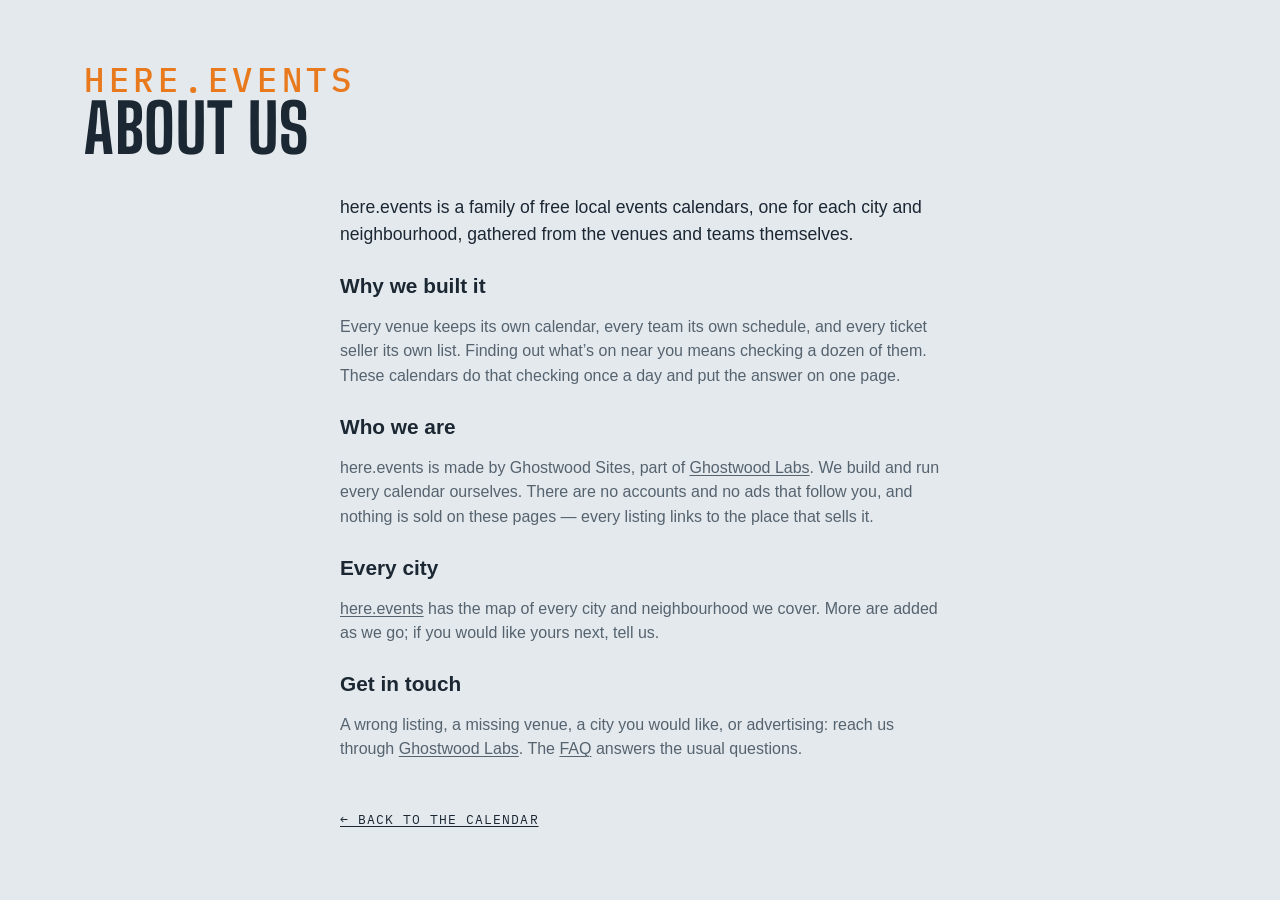
==== site/about.html @ 828f237c "Sources and About Us as their own pages, FAQ the same on every site, More Cities centred Co-Authored" ====
<!DOCTYPE html>
<html lang="en">
<head>
<meta charset="utf-8">
<meta name="viewport" content="width=device-width, initial-scale=1, viewport-fit=cover">
<meta name="theme-color" media="(prefers-color-scheme: light)" content="#edf1f4">
<meta name="theme-color" media="(prefers-color-scheme: dark)" content="#141a20">
<script>
  try {
    var t = localStorage.getItem('lqa-theme');
    var PHONE = '(max-width: 640px), (pointer: coarse) and (max-height: 500px)';
    if ((t === 'light' || t === 'dark') && !matchMedia(PHONE).matches) document.documentElement.dataset.theme = t;
  } catch (e) { /* no storage — system it is */ }
</script>
<title>About Us — here.events</title>
<meta name="description" content="About here.events: free local events calendars for each city and neighbourhood, gathered from the venues and teams themselves.">
<link rel="icon" href="favicon.svg" type="image/svg+xml">
<link rel="preconnect" href="https://fonts.googleapis.com">
<link rel="preconnect" href="https://fonts.gstatic.com" crossorigin>
<link href="https://fonts.googleapis.com/css2?family=Big+Shoulders:opsz,wght@10..72,500;10..72,700&family=IBM+Plex+Mono:wght@400;500&display=swap" rel="stylesheet">
<link rel="stylesheet" href="styles.css?v=__V__">
<script src="city.js?v=__V__"></script>
</head>
<body>

<!-- the Ghostwood Labs mark, drawn once; the masthead and the footer <use> it -->
<svg width="0" height="0" style="position:absolute" aria-hidden="true">
  <symbol id="gw-mark" viewBox="0 0 576 576">
    <g fill="none" stroke="currentColor" stroke-width="24" stroke-linecap="round" stroke-linejoin="round">
      <path d="M300.19 51.03A26 26 0 0 1 275.81 51.03L235.63 29.71A26 26 0 0 0 210.57 30.08L103.63 91.02A26 26 0 0 0 90.5 113.61L90.5 161.4A26 26 0 0 1 77.38 183.98L39.62 205.52A26 26 0 0 0 26.5 228.1L26.5 347.9A26 26 0 0 0 39.62 370.48L77.38 392.02A26 26 0 0 1 90.5 414.6L90.5 462.39A26 26 0 0 0 103.63 484.98L210.57 545.92A26 26 0 0 0 235.63 546.29L275.81 524.97A26 26 0 0 1 300.19 524.97L340.37 546.29A26 26 0 0 0 365.43 545.92L472.37 484.98A26 26 0 0 0 485.5 462.39L485.5 414.6A26 26 0 0 1 498.62 392.02L536.38 370.48A26 26 0 0 0 549.5 347.9L549.5 228.1A26 26 0 0 0 536.38 205.52L498.62 183.98A26 26 0 0 1 485.5 161.4L485.5 113.61A26 26 0 0 0 472.37 91.02L365.43 30.08A26 26 0 0 0 340.37 29.71L300.19 51.03Z"/>
      <path d="M288 57.5L288 177.5"/>
      <path d="M288 518.5L288 403.5"/>
      <path d="M90.5 176.5L144.63 204.58A26 26 0 0 0 169.19 204.26L209.58 181.92A26 26 0 0 0 223 159.17L223 101.5L158.5 137.5"/>
      <path d="M485.5 176.5L431.37 204.58A26 26 0 0 1 406.81 204.26L366.42 181.92A26 26 0 0 1 353 159.17L353 101.5L417.5 137.5"/>
      <path d="M157 211L157 287.5"/>
      <path d="M419 211L419 287.5"/>
      <path d="M90.5 399.5L144.63 371.42A26 26 0 0 1 169.19 371.74L209.58 394.08A26 26 0 0 1 223 416.83L223 474.5L158.5 438.5"/>
      <path d="M485.5 399.5L431.37 371.42A26 26 0 0 0 406.81 371.74L366.42 394.08A26 26 0 0 0 353 416.83L353 474.5L417.5 438.5"/>
      <path d="M26.5 288L92 325.5L92 250.5"/>
      <path d="M549.5 288L484 325.5L484 250.5"/>
    </g>
  </symbol>
</svg>

<!-- About us (Steve, 2026-10-29: "Create an about us section just to the left of FAQ, make it work
     the same"): one shared page for every city, word for word, like the FAQ. Styled by .ad-page. -->
<header class="masthead">
  <div class="masthead-text">
    <p class="eyebrow">here.events</p>
    <h1>About Us</h1>
  </div>
</header>
<main class="ad-page about-page">
  <p class="ad-lead">here.events is a family of free local events calendars, one for each city and neighbourhood, gathered from the venues and teams themselves.</p>

  <h2>Why we built it</h2>
  <p>Every venue keeps its own calendar, every team its own schedule, and every ticket seller its own list. Finding out what’s on near you means checking a dozen of them. These calendars do that checking once a day and put the answer on one page.</p>

  <h2>Who we are</h2>
  <p>here.events is made by Ghostwood Sites, part of <a href="https://ghostwoodlabs.com/" rel="noopener">Ghostwood Labs</a>. We build and run every calendar ourselves. There are no accounts and no ads that follow you, and nothing is sold on these pages — every listing links to the place that sells it.</p>

  <h2>Every city</h2>
  <p><a href="https://here.events/">here.events</a> has the map of every city and neighbourhood we cover. More are added as we go; if you would like yours next, tell us.</p>

  <h2>Get in touch</h2>
  <p>A wrong listing, a missing venue, a city you would like, or advertising: reach us through <a href="https://ghostwoodlabs.com/" rel="noopener">Ghostwood Labs</a>. The <a href="faq.html">FAQ</a> answers the usual questions.</p>

  <a class="ad-back" href="./">← Back to the calendar</a>
</main>
</body>
</html>
---- site/styles.css ----
/* Lower Queen Anne Events — overcast-sky palette, marquee display type. */

:root {
  --sky: #e4e9ed;        /* overcast paper (a step down from #edf1f4, Steve 2026-10-12: "a little less glaring") */
  --mist: #f7f9fb;       /* card surface (was pure white) */
  --ink: #1b2733;        /* Puget ink */
  --ink-soft: #55636f;
  --ink-bright: #1b2733; /* the logo: pure white in the dark palette, ink here */
  --line: #c3ccd4;
  --gold: #e8791d;       /* Space Needle "Galaxy Gold" */
  --gold-soft: #fbe9d8;
  /* Color coding is muted (a step back from the pure primaries) and each
     group keeps to its own family so a dot or stripe reads as what it is:
     venues are cool (blue → violet → teal), event types are warm (yellow →
     orange → red → pink). */
  /* venue hues (chips, grid ticks, agenda tags): a sweep from teal through
     blue and violet to magenta, neighbors alternating light and dark */
  /* all three families sit a step back from the pure primaries: the same
     hues, less glare, so the stripes and ticks read after the titles */
  --v-randall: #9e2e2e; --v-kohl: #2e9e4f; --v-coliseum: #6f2e9e; --v-fieldhouse: #9e902e; --v-breese: #2e8b9e; --v-alliant: #9e2e6b; /* the rooms, one hue each (city.js cssVar), spread round the wheel */
  --v-sylvee: #4a9e2e; --v-overture: #332e9e; --v-orpheum: #9e532e; --v-barrymore: #2e9e74; --v-majestic: #952e9e; --v-highnoon: #879e2e;
  --venue-text: 72%;     /* how much of the venue hue the card's venue label keeps (light mode) */
  --tint: 26%;           /* the venue wash behind a series card (light mode; 13% in the dark palette) */
  --row-a: #f3f6f8; --row-b: #d6dde3; /* the list's rows alternate light and dark grey; only a series keeps its venue's hue (Steve, 2026-10-20) */
  /* event-type hues (calendar ticks, agenda right edge): concerts salmon and
     arts crimson keep clear of the brand orange; movies slate = "quiet" */
  --t-concert: #d9664f;
  --t-sports: #d4b106;
  --t-arts: #b8303f;
  --t-movie: #7a8a99;
  --t-community: #d63f9c;
  --t-expo: #2a9d8f;      /* conventions & expos: turquoise, the one hue the types didn't use */
  --t-bar: #c28a12;       /* bar nights: amber, an ale between the sports yellow and concert salmon */
  --alert: #e02b26;       /* cancelled / postponed notes: plain bright red */
  --barh-base: 3.4rem;   /* the pinned filter bar's height (chips 2.25rem + padding) */
  --titleh: 1.7rem;      /* the bar's title line (1.2rem + .5rem gap), added while scrolled */
  --barh: var(--barh-base); /* what the sticky things below the bar offset by */
  --rule: color-mix(in srgb, var(--line), var(--ink-soft)); /* list dividers: a step brighter than --line */
  /* the scorebug (the live game block, .tf-bug): a light panel in this theme, the broadcast's charcoal in the dark one (Steve, 2026-10-12: the charcoal panel on the light card looked bad) */
  --bug-bg: #f9fafb; --bug-frame: #c9d2da; --bug-ink: #1b2733; --bug-soft: #55636f; --bug-dim: #7c8894; --bug-rowline: #d5dce3; --bug-off: #b3bcc5; --bug-muted: #6b7784; --bug-score-bg: #ffffff; --bug-shadow: rgba(15, 25, 35, .10); --bug-redzone: #c8261f;
  --bug-bw: 1px; --frame: var(--line); --frame-w: 1px; /* the game block's frame and the bug's rules: hairlines in the card's line colour here, the 2px broadcast frame in the dark theme (Steve, 2026-10-12: "soften … the borders in general") */
  --cell-mix: 22%; --cell-ink: var(--ink); --cell-bar: 4px; --cell-shadow: none; /* the bug's team cells: a wash of the club colour with a bar of it at the left and ink type, instead of the solid cell ("soften the colors here") */
  --tick-mix: var(--ink); --tick-pct: 65%; /* the refresh countdown ring: the club's colour mixed toward ink here, toward white on the dark ground (the mix itself is written in the .tf-refresh rule: a token holding var(--team-2) would resolve here on :root, where no club colour exists, and come out empty) */
  --dot: color-mix(in srgb, var(--ink-soft) 40%, transparent); /* the dotted underline under the watch strip's links */
  --display: "Big Shoulders", "Arial Narrow", sans-serif;
  --body: -apple-system, BlinkMacSystemFont, "Segoe UI", "Helvetica Neue", sans-serif;
  --mono: "IBM Plex Mono", ui-monospace, Menlo, monospace;
}
/* Dark palette. Applies when the system prefers dark and the visitor hasn't
   picked Light, or whenever they've picked Dark (the toggle sets
   data-theme on <html>; "system" leaves it unset). The two blocks must
   stay identical — CSS has no way to give one ruleset two unrelated
   conditions. */
@media (prefers-color-scheme: dark) {
  :root:not([data-theme="light"]) {
    color-scheme: dark;
    --sky: #141a20; --mist: #1d252e; --ink: #e8edf1; --ink-soft: #9aa7b2; --ink-bright: #ffffff;
    --line: #333f4a; --gold: #f08a33; --gold-soft: #3a2a1a;
    --v-randall: #ea8686; --v-kohl: #86eaa3; --v-coliseum: #c086ea; --v-fieldhouse: #eadd86; --v-breese: #86d9ea; --v-alliant: #ea86bc; /* the rooms, one hue each (city.js cssVar), spread round the wheel */
    --v-sylvee: #9fea86; --v-overture: #8a86ea; --v-orpheum: #eaa786; --v-barrymore: #86eac4; --v-majestic: #e186ea; --v-highnoon: #d5ea86;
    --venue-text: 100%; --tint: 13%;
    --row-a: #1e252c; --row-b: #2c343c;
    --t-concert: #f0806a; --t-sports: #f2d21b; --t-arts: #d63a4f;
    --t-movie: #8b9db0; --t-community: #e660a8; --t-expo: #4fd1c5; --t-bar: #e3ad3c; --alert: #ff4b3e;
    --bug-bg: #2b2d30; --bug-frame: #c9cdd2; --bug-ink: #f4f4f4; --bug-soft: #d5d8dc; --bug-dim: #b9bec4; --bug-rowline: #5c6167; --bug-off: #6a6d72; --bug-muted: #4a4f56; --bug-score-bg: #fafafa; --bug-shadow: rgba(0, 0, 0, .35); --bug-redzone: #ff7b7b;
  --bug-bw: 2px; --frame: var(--ink-soft); --frame-w: 2px; --cell-mix: 100%; --cell-ink: #fff; --cell-bar: 0px; --cell-shadow: 0 1px 2px rgba(0, 0, 0, .5);
    --bug-bw: 2px; --frame: var(--ink-soft); --frame-w: 2px; --cell-mix: 100%; --cell-ink: #fff; --cell-bar: 0px; --cell-shadow: 0 1px 2px rgba(0, 0, 0, .5);
    --tick-mix: white; --tick-pct: 45%;
    --dot: color-mix(in srgb, var(--ink-soft) 60%, transparent);
  }
}
:root[data-theme="dark"] {
  color-scheme: dark;
  --sky: #141a20; --mist: #1d252e; --ink: #e8edf1; --ink-soft: #9aa7b2; --ink-bright: #ffffff;
  --line: #333f4a; --gold: #f08a33; --gold-soft: #3a2a1a;
  --v-randall: #ea8686; --v-kohl: #86eaa3; --v-coliseum: #c086ea; --v-fieldhouse: #eadd86; --v-breese: #86d9ea; --v-alliant: #ea86bc; /* the rooms, one hue each (city.js cssVar), spread round the wheel */
  --v-sylvee: #9fea86; --v-overture: #8a86ea; --v-orpheum: #eaa786; --v-barrymore: #86eac4; --v-majestic: #e186ea; --v-highnoon: #d5ea86;
  --venue-text: 100%; --tint: 13%;
  --row-a: #1e252c; --row-b: #2c343c;
  --t-concert: #f0806a; --t-sports: #f2d21b; --t-arts: #d63a4f;
  --t-movie: #8b9db0; --t-community: #e660a8; --t-expo: #4fd1c5; --t-bar: #e3ad3c; --alert: #ff4b3e;
  --bug-bg: #2b2d30; --bug-frame: #c9cdd2; --bug-ink: #f4f4f4; --bug-soft: #d5d8dc; --bug-dim: #b9bec4; --bug-rowline: #5c6167; --bug-off: #6a6d72; --bug-muted: #4a4f56; --bug-score-bg: #fafafa; --bug-shadow: rgba(0, 0, 0, .35); --bug-redzone: #ff7b7b;
  --tick-mix: white; --tick-pct: 45%;
  --dot: color-mix(in srgb, var(--ink-soft) 60%, transparent);
}
:root[data-theme="light"] { color-scheme: light; }

* { box-sizing: border-box; }
html { scroll-behavior: smooth; overflow-x: clip; } /* clip: the footer bleeds to the viewport edges */
@media (prefers-reduced-motion: reduce) { html { scroll-behavior: auto; } }
/* the page is 62rem wide, and steps wider on big screens so event names
   get a single line: the calendar column is fixed, so all of the extra
   width goes to the cards (the footer line follows) */
:root { --pagew: 62rem; }
@media (min-width: 1180px) { :root { --pagew: 72rem; } }
@media (min-width: 1360px) { :root { --pagew: 80rem; } }
body {
  /* no bottom padding: the sticky footer is the page's last thing, and any
     padding here would show as a blank band under it once the list is short.
     A column flex at least a viewport tall, so a short page (the Teams view
     with one team) still puts the footer at the bottom edge */
  display: flex; flex-direction: column; min-height: 100vh; min-height: 100dvh;
  margin: 0 auto; padding: 0 1.25rem; max-width: var(--pagew);
  background: var(--sky); color: var(--ink);
  font: 16px/1.55 var(--body);
}
/* flex items refuse to shrink below their content's minimum width, so one
   unwrappable line (a TV listing, the compact bar's title) would push a whole
   section past a phone's edge; let them shrink like blocks */
body > * { min-width: 0; }
a { color: inherit; text-underline-offset: 2px; }
:focus-visible { outline: 2px solid var(--ink-soft); outline-offset: 2px; }

/* ---- masthead ---- */
.masthead {
  display: flex; flex-wrap: wrap; gap: 1.5rem; align-items: flex-end;
  justify-content: space-between; padding: 2.5rem 0 1rem;
}
.eyebrow {
  font-family: var(--mono); font-size: .8rem; letter-spacing: .12em;
  text-transform: uppercase; color: var(--gold); margin: 0 0 .3rem;
}
h1 {
  font-family: var(--display); font-weight: 700; font-size: clamp(2.6rem, 7vw, 4.2rem);
  line-height: .92; text-transform: uppercase; letter-spacing: .01em; margin: 0;
}
.masthead-text { min-width: 0; max-width: 100%; } /* a flex item would grow to its widest line and push past a phone's edge */
/* "More Cities" (See All until 2026-10-13, Other Places until 2026-10-18): the pill before the theme pill, to the same map (Steve, 2026-10-12); in the pinned bar the chip's text folds away and the map glyph stays */
/* Add To My Calendar: the first of the masthead's tools (Steve, 2026-10-26, "should move here" — beside More Cities; in the bar from 2026-09-16 until then), sized like the More Cities pill beside it */
.masthead-tools #subscribeBtn { order: 3; display: inline-flex; align-items: center; gap: .45rem; min-height: calc(1.7rem + 8px); padding: 0 .95em; }
.masthead-tools #subscribeBtn svg { width: 1rem; height: 1rem; flex: none; }
.masthead-tools #subscribeBtn:hover { border-color: var(--ink-soft); }
.bar-title .masthead-tools #subscribeBtn { min-height: 1.7rem; padding: 0 .5em; } /* icon-only in the title line, like the pill (the label rule is .bar-title .masthead-tools .chip span) */
.masthead-tools .see-all { order: 4; display: inline-flex; align-items: center; gap: .45rem; min-height: calc(1.7rem + 8px); padding: 0 .95em; text-decoration: none; }
.masthead-tools .see-all svg { width: 1rem; height: 1rem; fill: none; stroke: currentColor; stroke-width: 1.6; stroke-linejoin: round; stroke-linecap: round; }
.masthead-tools .see-all:hover { border-color: var(--ink-soft); }
.bar-title .masthead-tools .see-all { min-height: 1.7rem; padding: 0 .5em; }
/* the mark and the name as one thing: the mark stretches to the text's
   height (eyebrow + title) and keeps square, in the footer mark's white */
.masthead { --mast-title: clamp(2.6rem, 7vw, 4.2rem); } /* the title's size; the eyebrow and the mark are cut from it */
.masthead h1 { font-size: var(--mast-title); }
/* the picture (Steve, 2026-09-21: line art, the Needle's crown the focus):
   the top of the Space Needle from the Highsmith aerial, traced to single
   smooth lines at build (a gradient-magnitude pass over the photo, see the
   memory note), a 4.5:1 window from the spire tip to the Queen Anne treeline
   with the Needle centred and the Cascades ridge behind
   (design/lqa-masthead-lines-gen.py). The
   drawing is a luminance mask (masthead-lines.png, white = line) over a box
   of ink, so the lines are the palette's own ink in either theme. A band
   behind the masthead, the Needle toward the right, dissolving into the page
   on every side — no hard edge where the art stops (Steve, 2026-09-21) */
.masthead { min-height: 11rem; overflow: hidden; isolation: isolate; } /* a slim band (Steve, 2026-09-20: minimal) */
.masthead-photo { /* the drawing fills the gap between the name and the theme pill (Steve, 2026-10-05: "in all the modes try to make it fill this space"): a flex item between them, as tall as the band (the negative margins reach over the band's padding) */
  order: 1; flex: 1 1 0; align-self: stretch; min-width: 0; z-index: -1;
  margin: -2.5rem 0 -1rem; pointer-events: none;
  background: #fff; opacity: .9; /* white lines on the dark palette, black on the light one (Steve: "white and black with antialiasing") */
  -webkit-mask-image: url(masthead-lines.png), linear-gradient(to right, transparent 0%, #000 10%, #000 92%, transparent 100%), linear-gradient(to bottom, #000 0%, #000 58%, transparent 100%);
  mask-image: url(masthead-lines.png), linear-gradient(to right, transparent 0%, #000 10%, #000 92%, transparent 100%), linear-gradient(to bottom, #000 0%, #000 58%, transparent 100%);
  -webkit-mask-size: auto 100%, 100% 100%, 100% 100%; mask-size: auto 100%, 100% 100%, 100% 100%; /* the drawing at the band's height, however wide the gap: the Needle stays whole, the ridge beside it shows as far as the gap allows */
  -webkit-mask-position: 50% 0%, 0 0, 0 0; mask-position: 50% 0%, 0 0, 0 0; /* the Needle is at the drawing's centre, so its spire is the centre of the gap at every width (Steve, 2026-10-05: "make the center the top of the needle") */
  -webkit-mask-repeat: no-repeat; mask-repeat: no-repeat;
  mask-mode: luminance, alpha, alpha;
  -webkit-mask-composite: source-in; mask-composite: intersect;
}
.masthead-tools { order: 2; }
:root[data-theme="light"] .masthead-photo { background: #000; opacity: .7; }
@media (prefers-color-scheme: light) { :root:not([data-theme="dark"]) .masthead-photo { background: #000; opacity: .7; } }
.masthead-text { position: relative; }
.masthead .eyebrow { font-size: calc(var(--mast-title) * .5); font-weight: 500; letter-spacing: .14em; margin-bottom: .1rem; line-height: 1; } /* "Seattle": half the title's size (Steve, 2026-09-16: twice the quarter it was), a shade bolder */
/* the masthead's tools (Steve, 2026-09-14): Add To My Calendar (back here
   2026-10-26), the More Cities pill and the theme pill at the masthead's
   right end — the bar below keeps its room for the switch, filters, search,
   the clubs and the season calendar chip */
.masthead { position: relative; }
.masthead-tools { display: flex; align-items: center; gap: .6rem; flex: none; margin-left: auto; }
.sub { color: var(--ink-soft); max-width: 34rem; margin: .8rem 0 0; }

.updated { /* the "Updated …" stamp: an eyebrow line under the title, spaced like the one above it */
  margin: .3rem 0 0; min-height: 1em;
}
/* Solid-ink pill with the page background as its text — a dark pill in
   light mode, a light one in dark — softened on hover (the event sheet's
   Tickets button). */
.btn-cal {
  display: inline-flex; align-items: center; gap: .55em; margin: auto 0;
  font: 600 1rem/1 var(--body); color: var(--sky); background: var(--ink);
  border: 0; border-radius: 999px; padding: .85em 1.4em .85em 1.15em; cursor: pointer;
  transition: background .15s, color .15s;
}
.btn-cal svg { width: 1.15em; height: 1.15em; flex: none; }
.btn-cal:hover { background: var(--ink-soft); color: var(--sky); }
/* the subscribe pop: app.js placeSubscribePop fixes it under the masthead's
   Add To My Calendar button (right edges aligned); these are the fallback
   position and the look */
.pop {
  position: absolute; right: 0; top: calc(100% + 1.1rem); z-index: 10;
  width: min(18rem, 100%); background: var(--mist); border: 1px solid var(--line);
  border-radius: 8px; padding: 1rem 1.1rem; box-shadow: 0 8px 28px rgba(15, 25, 35, .18);
  font-size: .92rem;
}
.pop p { margin: 0 0 .6rem; }
.pop > :last-child { margin-bottom: 0; }
/* everything in the pop sits on one centre line: the checkbox row, the
   three named calendar tiles, the QR / Copy Link chips, then the note */
.pop-tiles { display: grid; grid-template-columns: repeat(3, 4.6rem); justify-content: center; gap: .6rem; margin: 0 0 .7rem; }
.pop-tools { display: flex; justify-content: center; gap: .5rem; margin: 0 0 .9rem; }
.pop-tools .chip { display: inline-flex; align-items: center; gap: .4rem; text-decoration: none; padding: .45em .85em; }
.pop-tools .chip svg { width: 1rem; height: 1rem; flex: none; color: var(--gold); }
.pop-tools .chip:hover { border-color: var(--ink-soft); }
/* Copy Link: a check replaces the icon for a moment after copying */
.pop-tools .chip.is-done svg { display: none; }
.pop-tools .chip.is-done::before { content: "✓"; font-weight: 700; line-height: 1; }
.qr-panel { text-align: center; margin-bottom: .6rem; }
#qrImg {
  display: inline-block; width: 170px; height: 170px;
  background: #fff; padding: 6px; border-radius: 8px;
}
#qrImg svg { display: block; width: 100%; height: 100%; }
/* a tile: the service's icon over its name */
.tile {
  display: grid; justify-items: center; gap: .4rem;
  padding: .6rem .3rem .5rem; border: 1px solid var(--line); border-radius: 10px;
  background: var(--sky); text-decoration: none; color: var(--ink-soft);
}
.tile-logo { width: 2.4rem; height: 2.4rem; border-radius: 8px; object-fit: contain; }
.tile span { font-family: var(--mono); font-size: .62rem; text-transform: uppercase; letter-spacing: .08em; line-height: 1; }
.tile:hover { border-color: var(--ink-soft); color: var(--ink); }
/* ---- filter bar: one row of matching chips ---- */
/* Funnel (filters), Reset, Copy link, Add To Calendar, then the theme toggle
   at the right end. position: relative makes the bar the box the subscribe
   pop hangs from. */
.filterbar {
  display: flex; flex-wrap: nowrap; gap: .6rem; align-items: center;
  margin: .75rem 0 0; position: relative;
}
.filterbar > * { flex-shrink: 0; }
.filterbar .chip {
  display: inline-flex; align-items: center; gap: .45rem; min-height: 2.25rem;
  position: relative; /* for the visually-hidden labels in .is-tight */
}
.filterbar .chip svg { width: 1rem; height: 1rem; flex: none; }
.filterbar .chip:not(:disabled):hover { border-color: var(--ink-soft); }
/* the funnel's chevron is the panel's open/closed indicator. Its outline is
   deliberately the same whether or not a filter is active — Reset lighting
   up is the "something's filtered" signal. */
/* The bar can't wrap. When its content wouldn't fit — app.js measures and
   sets .is-tight — the view switch's words go (see .view-toggle); the labeled
   Add To My Calendar chip that used to shed its label here left the bar for
   the masthead 2026-10-26. */
/* the Teams chip is a switch: solid while its view is on show */
/* the view switch: list | month | home teams, a three-stop pill like the theme's (same rules, .view-toggle) */
.view-toggle[data-active="month"] .theme-knob { left: calc(3px + var(--tt)); }
.view-toggle[data-active="teams"] .theme-knob { left: calc(3px + 2 * var(--tt)); }
.view-toggle button[aria-checked="true"] { color: var(--sky); }
/* while the Teams view is up the agenda's own controls step aside — the
   filters, search, the Today floater, Add To Calendar and the phone's calendar chip */
html.teams-open .search-wrap,
html.teams-open .cal-toggle { display: none; } /* Add To Calendar stays: in Teams mode it offers the club's season feed */
html.teams-open #calToday { display: none; }
.cal-side:not(.is-float) .cal { margin-bottom: 1.6rem; } /* room for the TODAY tab below the docked card */
/* the search box: a chip that takes typing, a magnifier at its right end and
   no placeholder; it gives up width first when the row gets tight */
.filterbar .search-wrap { position: relative; display: flex; flex: 1 1 10rem; min-width: 10rem; max-width: none; } /* the whole of the row's slack (Steve, 2026-10-24, "span the full width"; capped at 28rem from 2026-09-15 until then) */ /* takes whatever room the row has left, never less than a word's worth: the chips drop their labels first (is-tight) */
#searchBox {
  width: 100%; font: 500 .85rem/1 var(--body); color: var(--ink); background: var(--mist);
  border: 1px solid var(--line); border-radius: 999px; padding: .5em 2.4em .5em .95em; min-height: 2.25rem;
  -webkit-appearance: none; appearance: none;
}
#searchBox::-webkit-search-cancel-button { margin-right: .2em; }
/* hover and focus both just brighten the edge — no orange ring on a text box */
#searchBox:hover { border-color: var(--ink-soft); }
#searchBox:focus, #searchBox:focus-visible { outline: none; border-color: var(--ink); }
.search-wrap svg {
  position: absolute; right: .85rem; top: 50%; width: 1rem; height: 1rem;
  transform: translateY(-50%); color: var(--ink-soft); pointer-events: none;
}
/* Right end of the bar, left to right: the calendar chip (narrow layouts
   only), then the season calendar chip (DOM order keeps the chips together;
   flex order places them); the search box grows to fill the gap before them.
   Add To My Calendar was the bar's last chip from 2026-09-16 to 2026-10-26. */
#calToggle { order: 2; }
#viewToggle { order: -1; } /* the view switch leads the bar in either mode (Steve, 2026-09-14) */
/* light / dark: a two-stop pill at the bar's right end, the ink knob
   sliding under the stop in effect (the system's side until a click) */
.theme-toggle {
  position: relative; display: inline-flex; order: 5;
  padding: 3px; border: 1px solid var(--line); border-radius: 999px; background: var(--mist);
}
.theme-toggle { --tt: 2rem; cursor: pointer; } /* stop width — wider on phones for the tap target; the rim and the knob are click targets too (a press anywhere steps the pill) */
.theme-toggle button {
  position: relative; z-index: 1; width: var(--tt); height: 1.7rem; cursor: pointer;
  background: none; border: 0; padding: 0; color: var(--ink-soft); border-radius: 999px;
  display: grid; place-items: center;
}
.theme-toggle button svg { width: 1rem; height: 1rem; }
.theme-toggle button[aria-checked="true"] { color: var(--sky); } /* still a click target: any stop flips */
.theme-toggle button:not([aria-checked="true"]):hover { color: var(--ink); }
.theme-knob {
  position: absolute; top: 3px; left: 3px; width: var(--tt); height: calc(100% - 6px);
  border-radius: 999px; background: var(--ink); transition: left .18s; /* ink knob, page-colored icon — like a checked box */
}
.theme-toggle[data-active="dark"] .theme-knob { left: calc(3px + var(--tt)); }
.theme-toggle[data-active="system"] .theme-knob { left: calc(3px + 2 * var(--tt)); }
@media (prefers-reduced-motion: reduce) { .theme-knob { transition: none; } }
/* the view stops carry their words — List · Month · Teams — while the bar has room (Steve, 2026-10-24,
   "span the full width … display text for the icons if there is space"; Kona first, every city the same day):
   is-tight (app.js fitFilterBar / fitTeamStrip) drops them back to icons, and the ink knob is measured under
   the lit stop by app.js placeKnob (--knob-x/--knob-w), whatever its width. After the .theme-toggle rules so
   width: auto wins. */
.view-toggle button { width: auto; min-width: var(--tt); padding: 0 .7rem 0 .55rem; gap: .4rem; display: inline-flex; align-items: center; justify-content: center; }
.view-toggle .vt-label { font: 500 .8rem/1 var(--body); letter-spacing: .01em; white-space: nowrap; }
.filterbar.is-tight .view-toggle button { padding: 0; width: var(--tt); }
.filterbar.is-tight .vt-label { display: none; }
.view-toggle[data-active] .theme-knob { left: var(--knob-x, 3px); width: var(--knob-w, var(--tt)); transition: left .18s, width .18s; }
@media (prefers-reduced-motion: reduce) { .view-toggle[data-active] .theme-knob { transition: none; } }
/* the Filter button rides at the end of the view pill, past a hairline, in every mode (Steve, 2026-10-24,
   "for all sites, and modes combine these"): icon + word like the stops, the word going with is-tight; while
   the panel is open it wears the ink like a knob of its own. It is not a stop: the knob never moves to it. */
.view-toggle .vt-filter { width: auto; min-width: var(--tt); padding: 0 .7rem 0 .55rem; } /* a stop like the others — no divider (Steve, 2026-10-24: "vert lines should be consistent") */
.filterbar.is-tight .view-toggle .vt-filter { width: auto; padding: 0 .35rem 0 .4rem; }
.view-toggle .vt-filter[aria-expanded="true"], .view-toggle .vt-filter[aria-expanded="true"]:hover { background: var(--ink); color: var(--sky); border-radius: 999px; }
/* the bar stays pinned at the top while the list scrolls (--barh is its
   height — the month dividers and the calendar strip stick just below it);
   the panel floats open under it, over the content, which stays put */
.filter-area {
  position: sticky; top: 0; z-index: 30; background: var(--sky);
  padding: .55rem 0 .6rem; margin-top: .2rem;
}
.filter-area .filterbar { margin: 0; }
/* the pinned bar's title: one slim line above the chips in the masthead's
   face, shown once the masthead itself has scrolled off; --titleh is what
   it adds to the bar, and html.is-scrolled adds that to --barh */
.bar-title { /* one size for all three parts */
  display: flex; align-items: baseline; gap: .9rem; white-space: nowrap;
  font-family: var(--display); font-weight: 700; font-size: 1.1rem; line-height: 1.2rem;
  text-transform: uppercase; letter-spacing: .02em; margin: 0 0 .5rem;
}
.bar-title[hidden] { display: none; } /* an author display beats the UA [hidden] rule */
.eyebrow[hidden], .bar-eyebrow[hidden] { display: none; } /* an empty eyebrow (a city with no neighbourhood) takes no room */
.bar-name { min-width: 0; overflow: hidden; text-overflow: ellipsis; } /* the title gives way first */
.bar-eyebrow { /* "Seattle" and "Updated …" in the masthead's eyebrow face */
  flex: none; font-family: var(--mono); font-weight: 400; letter-spacing: .08em; color: var(--gold);
}
#barUpdated { display: none; } /* the stamp is the footer's alone (Steve, 2026-09-16) */
html.is-scrolled { --titleh: 2.2rem; --barh: calc(var(--barh-base) + var(--titleh)); } /* the title line carries the masthead's tools while scrolled (app.js markStuck moves them): 1.7rem chips + the .5rem gap */
/* the tools in the title line: icon-only chips a size down, the theme pill scaled to match, at the line's right end (the pop still hangs from the bar below) */
.bar-title .masthead-tools { align-self: center; margin-left: auto; gap: .4rem; }
.bar-title .masthead-tools .chip { min-height: 1.7rem; padding: .2em .5em; }
.bar-title .masthead-tools .chip span { position: absolute; width: 1px; height: 1px; overflow: hidden; clip: rect(0 0 0 0); white-space: nowrap; }
.bar-title .masthead-tools .chip svg { width: 1rem; height: 1rem; }
.bar-title .theme-toggle { zoom: .8; }
.filter-panel {
  position: absolute; left: 0; right: 0; top: calc(100% + .5rem); z-index: 20;
  background: var(--mist); border: 1px solid var(--line);
  border-radius: 10px; padding: 1rem 1.1rem;
  box-shadow: 0 12px 36px rgba(0, 0, 0, .3);
  max-height: calc(100vh - 8rem); max-height: calc(100dvh - 8rem); overflow-y: auto;
}
/* Kayak-style panel: columns of checkbox rows, Select all | Clear all links
   per group, an "only" link on hover, and an event count on the right. */
/* the groups sit in columns with a rule between them (a rule above, on
   phones, where they stack) */
.fp-cols { display: grid; grid-template-columns: repeat(auto-fit, minmax(18rem, 1fr)); gap: 1.25rem 0; } /* wide enough that no name wraps; tablets get two columns */
.fp-group { padding: 0 1.25rem; min-width: 0; } /* columns share the width evenly; a long name clips with an ellipsis rather than pushing the next column out of the panel (2026-10-18, the neighbourhood rows) */
.fp-group:first-child { padding-left: 0; }
.fp-group:last-child { padding-right: 0; }
.fp-group + .fp-group { border-left: 1px solid var(--line); }
@media (max-width: 640px) {
  .fp-group { padding: 0; }
  .fp-group + .fp-group { border-left: 0; border-top: 1px solid var(--line); padding-top: 1.1rem; }
}
/* top row: preset chips (the lit one matches the current state) with the
   Sold Out and Holidays switches pushed to the right. They are switches, not
   allow boxes like the rows below (one narrows the list, one adds days), so
   they wear a pill-and-knob face instead of the tick box */
.fp-switch { position: relative; display: flex; align-items: center; gap: .5rem; cursor: pointer; }
.fp-switch input { position: absolute; opacity: 0; width: 1px; height: 1px; }
.sw {
  flex: none; width: 2rem; height: 1.15rem; position: relative;
  border: 1.5px solid var(--ink-soft); border-radius: 1rem; background: var(--mist);
  transition: background .15s, border-color .15s;
}
.sw::after {
  content: ""; position: absolute; top: .1rem; left: .1rem; width: .75rem; height: .75rem;
  border-radius: 50%; background: var(--ink-soft); transition: transform .15s, background .15s;
}
.fp-switch input:checked + .sw { background: var(--ink); border-color: var(--ink); }
.fp-switch input:checked + .sw::after { transform: translateX(.85rem); background: var(--mist); }
.fp-switch:hover .sw { border-color: var(--ink); }
.fp-switch input:focus-visible + .sw { outline: 2px solid var(--ink-soft); outline-offset: 2px; }
.fp-top { display: flex; align-items: center; gap: 1rem; padding: 0 1.25rem; margin: 0 0 1.1rem; }
/* one row that scrolls sideways at every width, never wraps (Steve,
   2026-09-22); a right-edge fade (.is-more-right, app.js presetEdge) says
   more chips sit beyond the edge and lifts once scrolled to the end */
.fp-presets { display: flex; flex-wrap: nowrap; align-items: center; gap: .4rem; flex: 1; min-width: 0; overflow-x: auto; scrollbar-width: none; padding: 2px 0; scroll-padding: 0 1rem; }
.fp-presets::-webkit-scrollbar { display: none; }
.fp-presets.is-more-right { -webkit-mask-image: linear-gradient(to right, #000 calc(100% - 2.6rem), transparent); mask-image: linear-gradient(to right, #000 calc(100% - 2.6rem), transparent); }
.fp-preset { flex: none; }
.fp-soldout { margin-left: auto; white-space: nowrap; flex: none; }
.fp-holidays { white-space: nowrap; flex: none; }
.fp-preset { font-size: .8rem; padding: .4em .85em; min-height: 2rem; }
.fp-preset:hover { border-color: var(--ink-soft); }
.fp-preset.is-on { background: var(--ink); color: var(--sky); border-color: var(--ink); }
.fp-group h3 {
  white-space: nowrap; /* never wraps (Steve, 2026-09-22) */
  font-family: var(--mono); font-size: .68rem; text-transform: uppercase;
  letter-spacing: .1em; color: var(--ink); margin: 0 0 .35rem; font-weight: 700; /* bold, ink (Steve, 2026-09-22) */
  display: flex; align-items: baseline; gap: .6rem;
}
/* All · None at the heading's right end: plain words in the heading's own face, not chips */
.fp-allnone { margin-left: auto; display: inline-flex; align-items: baseline; gap: .35rem; font-weight: 500; color: var(--ink-soft); } /* the links stay quiet next to the bold title */
.fp-allnone i { font-style: normal; opacity: .6; }
.fp-set { font: inherit; letter-spacing: inherit; text-transform: inherit; color: var(--ink-soft); background: none; border: 0; padding: 0; cursor: pointer; text-decoration: underline; text-decoration-color: color-mix(in srgb, var(--ink-soft) 50%, transparent); text-underline-offset: 2px; }
.fp-set:hover { color: var(--ink); text-decoration-color: currentColor; }
.fp-list { display: flex; flex-direction: column; }
.fp-list + h3 { margin-top: 1rem; } /* a second group stacked in the same column */
.fp-list[hidden] + h3 { margin-top: 0; } /* a group folded away leaves the next heading level with the other columns' */
.fp-row { display: flex; align-items: center; gap: .5rem; padding: .3rem .35rem; border-radius: 6px; }
.fp-row:hover { background: var(--sky); }
.fp-check { position: relative; display: flex; align-items: center; gap: .6rem; cursor: pointer; min-width: 0; }
/* the Show | Hide pair at the row's end (Steve, 2026-09-22, third pass):
   two small words joined into one pill. Neither lit = no preference; the
   lit one is ink. Hide lit strikes the row's name */
.fp-seg { flex: none; display: inline-flex; margin-left: auto; border: 1.5px solid var(--line); border-radius: 999px; background: var(--mist); overflow: hidden; }
.fp-seg-b {
  font: inherit; font-size: .68rem; line-height: 1; letter-spacing: .02em; color: var(--ink-soft);
  background: none; border: 0; padding: .28rem .55rem; margin: 0; cursor: pointer;
}
.fp-seg-b + .fp-seg-b { border-left: 1.5px solid var(--line); }
.fp-seg-b:hover { color: var(--ink); background: color-mix(in srgb, var(--ink) 8%, transparent); }
.fp-seg-b[aria-pressed="true"] { color: var(--mist); background: var(--ink); }
.fp-seg-b:focus-visible { outline: 2px solid var(--ink-soft); outline-offset: 2px; }
.fp-check:hover .fp-name { color: var(--ink); }
.fp-name { font-size: .88rem; display: flex; align-items: center; gap: .45rem; white-space: nowrap; min-width: 0; }
.fp-name > * { overflow: hidden; text-overflow: ellipsis; } /* never wraps; a too-narrow column clips with an ellipsis */
.fp-name a { text-decoration-color: var(--line); }
.fp-name a:hover { text-decoration-color: var(--ink-soft); }
.fp-row:has(.fp-seg[data-mode="ex"]) .fp-name { opacity: .55; } /* a hidden row reads dimmed — the colour change alone, no strike-through (Steve, 2026-10-05) */
/* a city-wide site folds its column by neighbourhood (seattle-events, 2026-10-18): the neighbourhood's row carries a chevron that
   opens the rooms under it, indented behind a hairline; its Show | Hide pair works every room at once */
.fp-hood .fp-name { font-weight: 600; }
.fp-fold { flex: none; width: 1.15rem; height: 1.15rem; display: inline-flex; align-items: center; justify-content: center; border: 0; border-radius: 4px; background: none; padding: 0; margin: 0 -.1rem 0 -.2rem; color: var(--ink-soft); cursor: pointer; }
.fp-fold:hover { color: var(--ink); background: color-mix(in srgb, var(--ink) 8%, transparent); }
.fp-fold svg { width: .72rem; height: .72rem; transition: transform .15s; }
.fp-fold[aria-expanded="true"] svg { transform: rotate(90deg); }
.fp-sub { display: flex; flex-direction: column; margin: 0 0 .25rem 1rem; padding-left: .3rem; border-left: 1px solid var(--line); }
.fp-sub[hidden] { display: none; }
.fp-tail .fp-name { color: var(--ink-soft); font-style: italic; } /* the "More rooms" row at a group's foot: the rooms the usual view hides, folded (2026-10-18) */
.fp-tail:has(.fp-seg[data-mode="ex"]) .fp-name { opacity: 1; } /* it is usually all-Hide; dimming it too would make it vanish */
/* three groups — the two venue lists (Lower Queen Anne the wider), Teams
   (Steve, 2026-09-20; Capacity rows dropped 2026-09-22) */
@media (min-width: 641px) and (max-width: 899px) { .fp-tree .fp-cols { grid-template-columns: 1.1fr 1fr; } .fp-tree .fp-group:nth-child(3) { grid-column: 1; border-left: 0; padding-left: 0; padding-right: 1.25rem; border-top: 1px solid var(--line); padding-top: 1rem; margin-top: -.25rem; } } /* tablets: two columns, Teams under Lower Queen Anne (three squeezed the headings into wraps) */
@media (min-width: 900px) { .fp-tree .fp-cols { grid-template-columns: 1.15fr 1fr 1fr; } .fp-tree { right: auto; width: min(100%, 58rem); } } /* three columns of about twelve rows each (Festivals under Home Teams, 2026-10-05); the panel no wider than they need — it used to run the toolbar's width and stretch the rows across it (Steve: "feel free to shrink the width of the filter pop up") */
.fp-note { font-family: var(--mono); font-size: .66rem; color: var(--ink-soft); letter-spacing: .04em; margin-left: .35rem; } /* a band's seat range after its name */
.chip {
  font: 500 .85rem/1 var(--body); cursor: pointer; border-radius: 999px;
  padding: .5em .95em; background: var(--mist); color: var(--ink);
  border: 1px solid var(--line);
}

/* ---- agenda layout: list + docked mini calendar ---- */
.agenda { margin-top: 1.6rem; }
/* the view note: one plain line above the list while the view is not the
   usual one, the way back at its right (app.js renderViewNote) */
.view-note { display: flex; align-items: center; gap: .8rem; flex-wrap: wrap; margin: 0 0 1.1rem; padding: .55rem .9rem; border: 1px solid var(--line); border-radius: 10px; background: var(--mist); font-size: .88rem; }
.fp-group h3[hidden], .fp-list[hidden] { display: none; } /* a group with no rows in this city folds away with its heading (the flex displays above would otherwise beat [hidden]; Steve, 2026-10-11) */
.view-note[hidden] { display: none; }
.view-note .chip { margin-left: auto; font-size: .78rem; padding: .3em .75em; min-height: 1.9rem; }
/* the toast: a word above the footer after hiding something from the sheet, with Undo */
.toast { position: fixed; left: 50%; bottom: calc(3.6rem + env(safe-area-inset-bottom)); transform: translateX(-50%); z-index: 40; display: flex; align-items: center; gap: 1rem; padding: .6rem .6rem .6rem 1rem; border-radius: 999px; background: var(--ink); color: var(--sky); font-size: .88rem; box-shadow: 0 12px 36px rgba(0, 0, 0, .35); max-width: calc(100vw - 2rem); }
.toast[hidden] { display: none; }
.toast button { font: 700 .82rem/1 var(--body); color: var(--gold); background: none; border: 1px solid color-mix(in srgb, var(--sky) 35%, transparent); border-radius: 999px; padding: .45em .9em; cursor: pointer; }
.toast button:hover { border-color: var(--sky); }
.agenda, .teams { margin-bottom: 1.5rem; } /* the gap above the footer (its own top margin is auto) */
.agenda-layout {
  display: grid; grid-template-columns: minmax(0, 1fr) 18rem;
  gap: 0 2.5rem; align-items: start;
}
.agenda-layout > ol { grid-column: 1; }
.cal-side { position: sticky; top: calc(var(--barh) + .5rem); grid-column: 2; grid-row: 1; } /* same offset under the bar as the pops */
/* the Add To Calendar pop hangs over the docked calendar (same width, same right edge)
   and is shorter, so the calendar steps out while the pop is open */
.cal-side:not(.is-float) .cal { transition: opacity .15s; }
html.pop-open .cal-side:not(.is-float) .cal { opacity: 0; pointer-events: none; }
/* Below the page's full width (62rem + padding) the calendar never docks —
   beside the list it would squeeze the cards to a sliver — so from here
   down it floats over the list instead. */
@media (max-width: 1023px) {
  .agenda-layout { display: flex; flex-direction: column; }
  /* the grid's align-items: start carries over; the strip must span the
     column or it shrinks to its content (it has none, so its right edge —
     where the handle hangs — would be the left edge of the page) */
  .cal-side { align-self: stretch; width: 100%; }
  /* a zero-height sticky strip, first in the column, carrying the handle
     (hanging off its right end) and the floating calendar; both ride along
     as the list scrolls */
  .cal-side { order: -1; height: 0; top: calc(var(--barh) + .5rem); z-index: 15; }
  .cal-side.is-float .cal {
    position: absolute; z-index: 14; right: 0; top: 0; /* right under the pinned bar */
    width: min(22rem, 100%);
    max-height: calc(100vh - 5rem); max-height: calc(100dvh - 5rem); overflow-y: auto;
  }
  .cal-side.is-float .cal-month { box-shadow: 0 12px 36px rgba(0, 0, 0, .3); }
}

/* ---- the Month view: the month's events, as the filters leave them, on one calendar ---- */
html.month-open .agenda-layout, html.month-open .cal-toggle { display: none; } /* the list and its mini calendar step aside; the board is the month */
/* ---- the month view: one continuous grid of weeks, square days (Steve, 2026-09-15) ----
   The grid runs from this month on with no end (app.js appends months as
   the sentinel nears the window), sized to the window: seven squares across,
   the page scrolling down them under the pinned filter bar; the ‹ MONTH ›
   header and the weekday row stick under the bar and name the month at the
   top (the sticky footer stays pinned at the bottom as everywhere). A day
   carries its events' names only, as many as fit, the rest folded into
   "+N more" (fitBoardCells); a tap on the day opens the card listing them all. */
.month-board[hidden] { display: none; }
.month-board { margin: 0 auto; max-width: 100%; position: relative; } /* app.js sizeBoard sets its width: seven squares that show the whole month in the window at the top of the page, centred when that is narrower than the page */
.mb-sticky { position: sticky; top: var(--barh); z-index: 6; background: var(--sky); padding-top: 1.9rem; } /* the room is the TODAY tab's, which rises from the header (Steve: an up tab) */
.mb-head { position: relative; } /* the tab and, on a centred board, the vertical month name hang off it */
/* TODAY over the month view's header: the same tab, upside down — rising from the header's top edge */
.cal-head button.cal-today-tab { width: auto; height: auto; min-width: 0; min-height: 0; display: inline-flex; border-radius: 6px 6px 0 0; } /* not the header's arrow-button size, nor the phones' 2.75rem touch minimum */
.cal-head button.cal-today-tab svg { width: .85rem; height: .85rem; }
.cal-head button.cal-today-tab[hidden] { display: none; } /* the override above would otherwise beat [hidden] */
.mb-head .cal-today-tab { top: auto; bottom: 100%; border-top: 2px solid var(--ink-soft); border-bottom: 0; border-radius: 6px 6px 0 0; padding: .24rem .7rem .3rem; box-shadow: 0 -3px 8px rgba(0, 0, 0, .25); }
/* the board centred narrower than the page (sizeBoard's is-narrow): the months' names stand beside their blocks, so the header keeps only ‹ › */
/* …and on a centred board the header goes altogether (Steve, 2026-09-16: "useless" — the names beside the blocks say the month and open the picker; scrolling moves the months); what stays is the sticky anchor, a hair tall, and TODAY as a chip under the filter bar while another month is at the top */
.month-board.is-narrow .mb-head { display: none; }
.month-board.is-narrow .mb-sticky { padding-top: 0; height: .4rem; }
.month-board.is-narrow .mb-sticky > .cal-today-tab { top: .4rem; bottom: auto; border: 2px solid var(--ink-soft); border-radius: 6px; box-shadow: 0 3px 8px rgba(0, 0, 0, .25); } /* painted: the days scroll under it, not through the gap to the bar; the TODAY tab hangs from its foot */
.mb-sticky .mb-head { border-bottom: 2px solid var(--ink-soft); border-radius: 10px; padding-bottom: .3rem; } /* the header on its own: the weekday row went with each month */
.mb-wdays { display: grid; grid-template-columns: repeat(7, minmax(0, 1fr)); background: var(--mist); border: 2px solid var(--ink-soft); border-bottom: 0; border-radius: 10px 10px 0 0; font-family: var(--mono); font-size: .62rem; letter-spacing: .1em; text-transform: uppercase; color: var(--ink-soft); }
.mb-wdays span { padding: .1rem .35rem .3rem; text-align: center; } /* centred over the column (Steve, 2026-09-16) */
/* every month its own block (Steve, 2026-09-15): a framed grid padded to whole weeks with blank slots, a gap between months, its name standing beside it on a centred board */
.mb-month { position: relative; margin-top: .8rem; }
.mb-days { border: 2px solid var(--ink-soft); border-radius: 0 0 10px 10px; overflow: hidden; grid-auto-rows: auto; }
/* the month's name: standing beside its block on a centred board; on a full-width board the pinned ‹ MONTH › bar names the month, so no heading over the block as well (it read twice — Steve's review, 2026-09-16) */
.mb-mname { display: none; font: 700 .95rem/1 var(--display); text-transform: uppercase; letter-spacing: .12em; color: var(--ink); background: none; border: 0; padding: .15rem .1rem .35rem; margin: 0; cursor: pointer; text-align: left; border-radius: 6px; }
.mb-mname:hover { color: var(--ink-soft); }
.month-board.is-narrow .mb-mname { display: block; position: absolute; right: calc(100% + .9rem); top: 50%; translate: 0 -50%; /* centred on its block (Steve, 2026-09-15) */ writing-mode: vertical-rl; transform: rotate(180deg); transform-origin: center; font: 700 var(--mname, 3rem)/1 var(--display); text-transform: uppercase; letter-spacing: .08em; color: var(--ink); background: none; border: 0; padding: 0; margin: 0; cursor: pointer; white-space: nowrap; border-radius: 6px; }
.month-board.is-narrow .mb-mname:hover { color: var(--ink-soft); }
.month-board.is-narrow .mb-mname:focus-visible { outline: 2px solid var(--ink); outline-offset: 4px; }
.month-board.is-short .mb-days > .cal-day { aspect-ratio: auto; height: var(--cellh); } /* a full-width board that would run past the window: the days give up a little height (never under 60% of their width) so the month fits (app.js sizeBoard) */
.mb-days > .cal-day { aspect-ratio: 1; height: auto; display: flex; flex-direction: column; align-items: stretch; gap: .15rem; padding: .3rem .3rem .35rem; cursor: pointer; }
.mb-days > .cal-day:hover { background: color-mix(in srgb, var(--ink) 6%, var(--mist)); }
.mb-days > .cal-day.is-today:hover { background: color-mix(in srgb, var(--ink) 26%, var(--mist)); }
.mb-days > .cal-day.is-blank { aspect-ratio: 1; margin: 0; width: auto; cursor: default; background: color-mix(in srgb, var(--line) 35%, var(--mist)); } /* a padding slot is a cell like the rest, a shade darker */
.mb-days > .cal-day.is-blank:hover { background: color-mix(in srgb, var(--line) 35%, var(--mist)); }
.mb-days .num { font-size: clamp(.72rem, 1.3vw, 1rem); line-height: 1; margin-bottom: .1rem; }
.mb-days .hol { font-size: .58rem; line-height: 1.2; color: var(--gold); letter-spacing: .06em; text-transform: uppercase; }
.mb-days .ticks { display: none; } /* phones only (below) */
/* an event on a day: its name only (Steve, 2026-09-15 — no times), one line in its venue's colour */
/* no venue colours on the names (Steve, 2026-09-15, late): plain ink, a neutral wash on hover and in the day's card */
.mb-ev { display: block; flex: none; width: 100%; text-align: left; font-family: var(--body); font-size: .7rem; line-height: 1.25; color: var(--ink); background: none; border: 0; border-radius: 4px; padding: .12rem .2rem; cursor: pointer; overflow: hidden; text-overflow: ellipsis; white-space: nowrap; font-weight: 600; }
.mb-ev:hover { background: color-mix(in srgb, var(--ink) 10%, transparent); }
.mb-ev[hidden] { display: none; }
.mb-ev.is-off { text-decoration: line-through; opacity: .7; }
.mb-more { flex: none; align-self: flex-start; font: inherit; font-family: var(--mono); font-size: .62rem; color: var(--ink-soft); background: none; border: 0; padding: .1rem .2rem; cursor: pointer; }
.mb-more[hidden] { display: none; }
.mb-more:hover { color: var(--ink); }
.mb-days .cal-day.is-past .mb-ev { opacity: .55; }
.mb-sentinel { height: 1px; }
/* the day's card: opens over the tapped day (the day, grown) and lists everything on it */
.mb-pop { position: fixed; z-index: 31; background: var(--mist); border: 2px solid var(--ink-soft); border-radius: 10px; box-shadow: 0 14px 40px rgba(0, 0, 0, .35); padding: .6rem .7rem .7rem; max-height: min(70vh, 32rem); overflow-y: auto; transform-origin: top left; animation: mb-pop-in .16s ease-out; }
@keyframes mb-pop-in { from { opacity: 0; transform: scale(.94); } to { opacity: 1; transform: none; } }
@media (prefers-reduced-motion: reduce) { .mb-pop { animation: none; } }
@media (max-width: 640px) { .mb-pop { left: 0; right: 0; bottom: 0; top: auto; width: auto; max-height: 70vh; border-radius: 12px 12px 0 0; border-bottom: 0; padding-bottom: calc(.7rem + env(safe-area-inset-bottom, 0px)); transform-origin: bottom center; } } /* a sheet from the foot, like the event's (app.js openDayPop leaves the position to this) */
.mb-pop h3 { font-family: var(--display); font-weight: 700; font-size: 1rem; text-transform: uppercase; letter-spacing: .06em; margin: 0 0 .5rem; display: flex; align-items: baseline; gap: .6rem; }
.mb-pop h3 .mb-pop-n { font-family: var(--mono); font-weight: 400; font-size: .68rem; letter-spacing: .1em; color: var(--ink-soft); }
.mb-pop .mb-ev { font-size: .85rem; padding: .4rem .6rem; margin-bottom: .35rem; white-space: normal; background: color-mix(in srgb, var(--ink) 6%, transparent); }
.mb-pop .mb-ev:hover { background: color-mix(in srgb, var(--ink) 14%, transparent); }
.mb-pop .mb-ev .mb-sub { display: block; font-family: var(--mono); font-weight: 400; font-size: .68rem; letter-spacing: .04em; color: var(--ink-soft); margin-top: .1rem; }
.mb-pop .mb-none { font-family: var(--mono); font-size: .8rem; color: var(--ink-soft); margin: 0; }
@media (max-width: 640px) { /* phones: the days are too small for names — they carry the venue ticks; the tap opens the same card */
  .mb-days > .cal-day { padding: .2rem .25rem; gap: .1rem; }
  .mb-days .hol, .mb-days .mb-ev, .mb-days .mb-more { display: none; }
  .mb-days .ticks { display: flex; }
}

/* ---- mini month calendar: a nav bar, then one framed card per month ---- */
.cal { display: grid; gap: 0; position: relative; } /* the header bar and the card are one piece; the TODAY tab hangs from its foot */
/* TODAY: a tab out of the calendar's foot, the odds tab's cut (Steve, 2026-09-15) — shown only while the list has left today (app.js syncTodayFloat) */
.cal-today-tab {
  position: absolute; top: 100%; left: 50%; transform: translateX(-50%); z-index: 4; display: inline-flex; align-items: center; gap: .35rem;
  font: 700 .62rem/1 var(--mono); letter-spacing: .14em; text-transform: uppercase; color: #f4f4f4; background: #2b2d30;
  border: 2px solid var(--ink-soft); border-top: 0; border-radius: 0 0 6px 6px; padding: .28rem .7rem .24rem; cursor: pointer; zoom: 1.15; /* the frame's own colour (Steve, 2026-09-15: the borders should match) */
  box-shadow: 0 3px 8px rgba(0, 0, 0, .25);
}
.cal-today-tab svg { width: .85rem; height: .85rem; }
.cal-today-tab:hover { background: #3a3d41; }
.cal-today-tab[hidden] { display: none; }
.cal[hidden] { display: none; } /* an author display beats the UA [hidden] rule */
.cal-months { display: grid; gap: 1.1rem; grid-auto-rows: max-content; } /* rows stay card-sized even while the reel pins the box's height */
/* when the month changes the cards move like a reel (app.js swapCal):
   forward, the top card scrolls up and out while the new one rises in from
   below; backward is the mirror. The box is clipped for the run. */
.cal-month { background: var(--mist); border: 2px solid var(--ink-soft); border-radius: 10px; overflow: hidden; }
/* ‹ MONTH › as the card's header: ‹ flush left, › flush right, the name
   dead center, joined to the card below (Today is a floater at the lower right) */
.cal-head {
  display: grid; grid-template-columns: 1fr auto 1fr; align-items: center;
  padding: .3rem .3rem .1rem; background: var(--mist);
  border: 2px solid var(--ink-soft); border-bottom: 0; border-radius: 10px 10px 0 0; /* the month card's frame */
}
.cal-head #calNext, .cal-head #mbNext { justify-self: end; } /* ‹ flush left, › flush right on both calendars */
.cal-head button.cal-cur { /* the month's name: a button that opens the month / year picker (outranks the bar's control rule below) */
  font-family: var(--display); font-weight: 700; font-size: 1rem;
  text-transform: uppercase; letter-spacing: .12em; text-align: center;
  display: inline-block; background: none; border: 0; color: var(--ink); cursor: pointer; padding: .1rem .5rem; border-radius: 6px; width: auto; min-width: 0; height: auto; min-height: 0;
}
.cal-head button.cal-cur:hover { background: color-mix(in srgb, var(--ink) 10%, var(--mist)); }
/* the month / year picker under a calendar's header (app.js openMonthPick) */
.cal-pick { position: fixed; z-index: 30; width: 15rem; padding: .6rem; background: var(--mist); border: 1px solid var(--line); border-radius: 10px; box-shadow: 0 12px 36px rgba(0, 0, 0, .3); }
.cp-head { display: grid; grid-template-columns: 2rem 1fr 2rem; align-items: center; margin-bottom: .45rem; }
.cp-head button { background: none; border: 0; color: var(--ink); font-size: 1.3rem; line-height: 1; cursor: pointer; border-radius: 6px; height: 1.75rem; }
.cp-head button:disabled { opacity: .3; cursor: default; }
.cp-head button:not(:disabled):hover { background: color-mix(in srgb, var(--ink) 10%, var(--mist)); }
.cp-year { font-family: var(--display); font-weight: 700; font-size: 1.05rem; letter-spacing: .1em; text-align: center; }
.cp-grid { display: grid; grid-template-columns: repeat(3, 1fr); gap: .3rem; }
.cp-grid button { font-family: var(--mono); font-size: .78rem; text-transform: uppercase; letter-spacing: .06em; padding: .45rem 0; background: none; border: 1px solid var(--line); border-radius: 6px; color: var(--ink); cursor: pointer; }
.cp-grid button:disabled { opacity: .3; cursor: default; }
.cp-grid button:not(:disabled):hover { border-color: var(--ink-soft); }
.cp-grid button.is-on { background: var(--ink); color: var(--sky); border-color: var(--ink); }
.cal-head button { /* flat controls inside the bar */
  display: inline-grid; place-items: center; width: 2rem; height: 1.75rem; cursor: pointer;
  background: none; color: var(--ink); border: 0; border-radius: 6px;
  transition: background .15s, transform .1s;
}
.cal-head button svg { width: 1rem; height: 1rem; }
.cal-head button:disabled { opacity: .3; cursor: default; }
.cal-head button:not(:disabled):hover { background: color-mix(in srgb, var(--ink) 10%, var(--mist)); }
.cal-head button:not(:disabled):active { transform: translateY(1px); }
.cal-month { border-radius: 0 0 10px 10px; }
.cal-mname { display: none; } /* the header carries the name */
/* floating over the list on a small screen the pair's outline is a touch
   brighter than the docked hairline, being over content */
.cal-side.is-float .cal-head, .cal-side.is-float .cal-month { border-color: color-mix(in srgb, var(--ink) 40%, var(--ink-soft)); }
/* each card: its name across the top in the display face, over a hairline
   where the weekday row used to be, then only its own days (the grid is
   padded to whole weeks with blank cells, never with the neighbor months'
   dates; the columns run Sunday to Saturday)  */
.cal-mname { padding: .45rem .6rem .3rem; border-bottom: 1px solid var(--line); font-size: .95rem; letter-spacing: .12em; }
.cal-days { display: grid; grid-template-columns: repeat(7, minmax(0, 1fr)); gap: 1px; background: var(--line); } /* minmax(0, …): a day's row of ticks can't widen its column, so the seven fit a 320px phone (the ticks wrap under) */
.cal-days > * {
  aspect-ratio: 1; padding: .2rem .25rem; /* square cells */
  font-family: var(--mono); font-size: .68rem; text-align: left; vertical-align: top;
}
/* The hairlines are the 1px gaps of the grid showing the container's line
   color through — so every horizontal and vertical line is one continuous
   stroke on the same pixel row/column. Each real day is an opaque cell, so
   it comes out boxed on all four sides. The padding slots before the 1st
   and after the last day are opaque too and stretch one pixel into the gap
   beside them (leading ones to the left, trailing ones to the right and
   down) so no lines are drawn between padding slots — only where they meet
   a day, plus the rule under the month's name, which runs the full width. */
/* a day: the number top-left (a button centres its content otherwise, so a
   day with two rows of ticks lifted its number), the ticks under it as a
   centred block of at most four a row (Steve, 2026-09-15) */
.cal-day { background: var(--mist); border: 0; color: var(--ink); display: flex; flex-direction: column; align-items: stretch; justify-content: flex-start; width: 100%; min-width: 0; overflow: hidden; }
.cal-day.is-blank { width: auto; aspect-ratio: auto; margin: 0 0 0 -1px; } /* stretches with its margins; the row's height comes from its days */
.cal-day:not(.is-blank) ~ .cal-day.is-blank { margin: 0 -1px -1px 0; }
button.cal-day { cursor: pointer; }
/* inset ring rather than a border so the cell doesn't shift; the fill is a
   touch of ink over the card (lighter in dark mode, darker in light), so
   it reads in both themes */
button.cal-day:hover { background: color-mix(in srgb, var(--ink) 10%, var(--mist)); box-shadow: inset 0 0 0 1px var(--ink-soft); }
.cal-day .num { display: block; font-size: .88rem; line-height: 1; text-align: left; }
/* today: the hover treatment, a touch brighter, held */
.cal-day.is-today { background: color-mix(in srgb, var(--ink) 20%, var(--mist)); box-shadow: inset 0 0 0 1px var(--ink); }
.cal-day.is-today .num { font-weight: 700; }
/* three round dots at most, centred, then a "+" for the rest — the row sits at the cell's foot, the + the dots' own height and on their line (Steve, 2026-09-15 / 16) */
.ticks { display: flex; justify-content: center; align-items: center; gap: 2px; margin: auto auto 0; padding-top: .3rem; height: .32rem; box-sizing: content-box; }
.ticks i { width: .32rem; height: .32rem; border-radius: 50%; background: var(--dot, var(--ink-soft)); flex: none; }
.ticks .tick-more { display: block; width: .32rem; height: .32rem; margin-left: 1px; flex: none; color: var(--ink-soft); background: linear-gradient(currentColor, currentColor) center / 100% 1.5px no-repeat, linear-gradient(currentColor, currentColor) center / 1.5px 100% no-repeat; font-size: 0; }
/* past days go grey: the number in the soft ink, the venue ticks washed
   out — still tinted enough to tell venues apart, just clearly behind us */
.cal-day.is-past { color: var(--ink-soft); }
.cal-day.is-past .ticks i { filter: saturate(.4); opacity: .6; }

/* ---- agenda ---- */
.agenda ol { list-style: none; margin: 0; padding: 0; }
.agenda .empty { color: var(--ink-soft); }
/* dividers: a name centered between two rules, in the masthead's stamp type
   (see .updated) a size down. The month one is stuck to the top of the
   viewport while its month scrolls by (the next month's slides over it);
   holiday ones just scroll past. */
/* the name sits on a rule that fades out toward both edges (the rule is the
   row's background; the name's own background knocks it out behind the text) */
.month-row, .holiday-row {
  position: relative; display: flex; justify-content: center; align-items: center; gap: .6rem; flex-wrap: wrap;
  padding: .6rem 0 .45rem;
  font-family: var(--display); font-weight: 700; font-size: 1.2rem; line-height: 1;
  text-transform: uppercase; letter-spacing: .08em; color: var(--ink);
  /* opaque above the rule, fading out below it: while stuck, the rows
     scroll on under the lower half and dissolve as they near the line, so
     they never run into the oval that hangs below it */
  background: linear-gradient(var(--sky) 50%, transparent);
}
/* the rule itself: a 1px layer at the row's center, above the shadow. A
   month's warms to the brand orange at the middle like the footer's edge;
   a holiday's stays the plain list rule */
.month-row::before, .holiday-row::before {
  content: ""; position: absolute; left: 0; right: 0; top: 50%; height: 1px; z-index: 1;
  background: linear-gradient(90deg, transparent, var(--rule) 15%, var(--rule) 85%, transparent);
}
.month-row::before { background: linear-gradient(90deg, transparent, var(--line) 15%, var(--gold) 50%, var(--line) 85%, transparent); }
.month-row > span, .holiday-row > span { position: relative; z-index: 1; background: var(--sky); padding: 0 .9rem; }
/* the label sits in an oval the rule runs into: the same 1px line as the
   rule, bent around the name (months and holidays alike) */
.month-row > span, .holiday-row > span {
  border: 1px solid var(--rule); border-radius: 999px; padding: .4em 1.1em .3em;
  background: color-mix(in srgb, var(--rule) 15%, var(--sky)); /* a whisper above the page, well clear of the outline */
}
.month-row > span:not(.hol-pill) { border-color: var(--gold); } /* the month oval takes the orange its rule arrives in */
.holiday-row > span, .month-row > .hol-pill { display: inline-flex; align-items: center; gap: .5rem; }
/* a holiday is a flag, not another divider: a solid orange pill, ink type,
   on the same orange-centred rule as a month's */
.holiday-row::before { background: linear-gradient(90deg, transparent, var(--line) 15%, var(--gold) 50%, var(--line) 85%, transparent); }
.holiday-row > span, .month-row > .hol-pill { background: var(--gold); border-color: var(--gold); color: #1b2733; }
/* a holiday sharing the month's row: its own pill beside the month's, a
   size down like a holiday row, gone while the month is stuck up top */
.month-row > .hol-pill { font-size: 1.05rem; }
.month-row.is-stuck > .hol-pill { display: none; }
/* a month with only holidays: the month oval ends on the page's centre line,
   every month's the same, and its holidays stack to the right of it — so the
   months line up down the page instead of drifting with the pills beside them */
.month-row.has-hol:not(.is-stuck) { display: grid; grid-template-columns: 11.5rem minmax(0, 1fr); gap: .4rem .6rem; align-items: center; } /* a fixed month column from the left: the ovals line up on its edge and the pills get the rest of the row, no empty half on the left */
@media (max-width: 640px) { .month-row.has-hol:not(.is-stuck) { grid-template-columns: minmax(0, 2fr) minmax(0, 3fr); } }
.month-row.has-hol:not(.is-stuck) > span:not(.hol-pill) { grid-column: 1; grid-row: 1 / span var(--hols, 1); justify-self: end; align-self: center; } /* centred on the pills' rows: no more rows than pills, or the gaps of empty rows would pull it down */
.month-row.has-hol:not(.is-stuck) > .hol-pill { grid-column: 2; justify-self: start; }
.month-row { position: sticky; top: var(--barh); z-index: 5; }
.month-group { display: block; } /* one per month: the sticky divider's bounds, so the next month pushes it out */
.holiday-row { font-size: 1.05rem; }
.month-row + .day-row, .holiday-row + .day-row { background: none; }
/* the rule between days fades out toward both edges */
.day-row {
  display: grid; grid-template-columns: 5.2rem 1fr; gap: 1rem;
  padding: 1rem 0;
  scroll-margin-top: calc(var(--barh) + .5rem); /* a jumped-to day lands under the pinned bar, not behind it */
  background: linear-gradient(90deg, transparent, var(--rule) 15%, var(--rule) 85%, transparent) top / 100% 1px no-repeat;
}
.day-row.is-past { opacity: .5; }
/* ---- series: "n of N" under the time, and a git-style graph in a gutter
   right of the cards (one lane per concurrent series, --gutter set by
   app.js) whose lines, in the mini calendar's border colour, curve into
   each card's right edge ---- */
.agenda-layout.has-series .day-row { grid-template-columns: 5.2rem 1fr var(--gutter); }
/* clip: a series line continuing from the previous page starts at the very
   top edge, and its round cap would otherwise poke out above the list */
#agenda { position: relative; overflow: clip; }
.series-graph { position: absolute; left: 0; top: 0; pointer-events: none; overflow: visible; }
/* a hairline in the calendar's border colour; at each join a faint
   mirrored pair carries the curves on into the card */
.sg-line { fill: none; stroke-width: 1.5; stroke-opacity: .85; stroke-linecap: round; pointer-events: stroke; }
.sg-trunk { stroke: var(--ink-soft); pointer-events: none; } /* a merged lane's shared line */
.series-n { position: absolute; right: .55em; bottom: .45em; font: .68rem/1 var(--mono); color: var(--ink-soft); letter-spacing: .04em; white-space: nowrap; } /* "1 of 2" at the card's lower right (Steve, 2026-09-22) */
.ev:has(.team-mark) .series-n { right: calc(2.9rem + .75rem + .6rem); } /* clear of the crest */
.ev:has(.series-n) { padding-bottom: 1.15em; } /* room under the last line for the marker */
@media (max-width: 640px) { .series-graph { display: none; } }
/* the day's number and weekday sit centred on the day's FIRST event (Steve,
   2026-09-15): app.js alignRails gives the rail that row's height, and the
   rail centres its two lines in it */
.date-rail { text-align: center; align-self: start; display: flex; flex-direction: column; justify-content: center; gap: .1rem; } /* the same line metrics as the clock (.t-clock), so the two centre on one midpoint */
.date-rail .dnum {
  font-family: var(--display); font-weight: 700; font-size: 2.6rem; line-height: 1; display: block;
}
.date-rail .dmeta {
  font-family: var(--mono); font-size: .7rem; text-transform: uppercase;
  letter-spacing: .06em; color: var(--ink-soft); line-height: 1; /* "WEDNESDAY" fits the rail; line-height 1 like the clock's PM */
}
.day-events { display: grid; gap: .6rem; align-content: start; }
.agenda .day-events > .ev { background: var(--row-a); } /* the list only: the Teams schedule keeps its home-game wash */
.agenda .day-events > .ev:nth-child(even) { background: var(--row-b); }
/* a series row carries a whisper of its venue's color (set inline by app.js); the rest are the greys above */
.ev { display: flex; gap: .8rem; align-items: flex-start; padding: .45em .55em; border-radius: 6px; position: relative; overflow: hidden; }
.ev-body { display: flex; flex-direction: column; align-items: flex-start; gap: .18rem; min-width: 0; }
.ev-title { display: flex; align-items: center; gap: .45rem; min-width: 0; }
/* home games carry the team crest as a monochrome watermark at the row's
   right — grayscale in light mode, inverted to white-on-dark in dark mode */
/* a row with a mark keeps its text clear of it — the title wraps rather than
   running underneath (mark width + its inset + a little breathing room) */
.ev:has(.team-mark) { padding-right: calc(2.9rem + .75rem + .6rem); }
.team-mark {
  position: absolute; right: .75rem; top: 50%; transform: translateY(-50%);
  width: 2.9rem; height: 2.9rem; object-fit: contain;
  opacity: .7; pointer-events: none;
  filter: grayscale(1);
}
@media (prefers-color-scheme: dark) {
  :root:not([data-theme="light"]) .team-mark { filter: grayscale(1) invert(1) brightness(1.35); }
}
:root[data-theme="dark"] .team-mark { filter: grayscale(1) invert(1) brightness(1.35); }
/* a bar's supplied logo (site/marks/) keeps its own look in both themes —
   no grayscale, no inversion. Full strength: the Goat's is gold line art on
   a near-black disc, and on a dark card only the lines show, so dark mode
   also lifts its brightness to keep the gold legible. */
:root .team-mark.venue-mark { filter: none; opacity: 1; }
@media (prefers-color-scheme: dark) {
  :root:not([data-theme="light"]) .team-mark.venue-mark { filter: brightness(1.5) saturate(1.15); }
}
:root[data-theme="dark"] .team-mark.venue-mark { filter: brightness(1.5) saturate(1.15); }
.ev a { font-weight: 600; text-decoration-color: var(--line); }
.ev a:hover { text-decoration-color: var(--ink-soft); }
.ev .time { font-family: var(--mono); font-size: .8rem; color: var(--ink-soft); min-width: 5.5rem; padding-top: .15em; display: flex; flex-direction: column; gap: .1rem; }
/* all-day rows lead their day; the clock face reads ALL over DAY (app.js
   clockCell, Steve 2026-10-14 — the word "all day" in soft ink before) */
.ev.is-allday .time { color: var(--ink); font-weight: 500; }
.ev .venue {
  font-family: var(--mono); font-size: 1rem; font-weight: 700; text-transform: uppercase;
  /* the venue's hue, pulled toward the ink in light mode so small text on
     white keeps its contrast (--venue-text is 100% in the dark palette) */
  letter-spacing: .06em; color: color-mix(in srgb, var(--dot, var(--ink-soft)) var(--venue-text), var(--ink));
}
/* the venue link keeps the label's look — .ev a above is for the title */
.ev .venue a { font-weight: inherit; text-decoration-color: var(--line); }
.ev .venue a:hover { text-decoration-color: var(--ink-soft); }

/* ---- status badges: "date tbd", "cancelled" / "postponed" ---- */
.badge {
  font-family: var(--mono); font-size: .62rem; text-transform: uppercase;
  letter-spacing: .08em; border-radius: 3px; padding: .18em .5em;
  border: 1px solid currentColor; align-self: center; white-space: nowrap;
}
.b-tbd { color: var(--ink-soft); border-style: dashed; }
/* a cancelled or postponed show stays in its slot, struck through and dimmed,
   with a third line: "Cancelled Sep 5" */
.ev.is-off .ev-title a, .ev.is-off .venue { text-decoration: line-through; color: var(--ink-soft); }
.ev.is-off .time, .ev.is-off .team-mark { opacity: .55; }
.ev-note { font-family: var(--mono); font-size: .76rem; letter-spacing: .04em; color: var(--alert); font-weight: 700; }
/* Ticketmaster inventory: a third line, "272 of 18,100 tickets left · 614
   resale · from $25". A sold-out or nearly-sold-out card is framed in the
   alert red (an inset shadow, so nothing shifts) and wears a small tab out
   of its foot saying which — the ODDS tab's cut (Steve, 2026-09-15); room
   for it below, and the card lets it show */
.ev-tix { font-family: var(--mono); font-size: .72rem; letter-spacing: .02em; color: var(--ink-soft); }
/* the frame is a pseudo-element with a z-index so it paints OVER the series
   connectors (the .series-graph svg comes after the rows); the ink colour —
   white on the dark theme, like the odds bug's frame — not the alert red
   (Steve, 2026-09-15) */
.ev.is-soldout { overflow: visible; margin-bottom: .95rem; }
.ev.is-soldout::before { content: ""; position: absolute; inset: 0; border: 1.5px solid var(--ink); border-radius: 6px; pointer-events: none; z-index: 1; }
.ev.is-soldout::after {
  content: attr(data-tab); position: absolute; top: 100%; left: 1rem; z-index: 1;
  font: 700 .6rem/1 var(--mono); letter-spacing: .14em; color: #f4f4f4; background: #2b2d30;
  border: 1.5px solid #c9cdd2; border-top: 0; border-radius: 0 0 6px 6px; padding: .24rem .6rem .2rem;
  box-shadow: 0 3px 8px rgba(0, 0, 0, .25); pointer-events: none;
}
.sheet-tix { font-family: var(--mono); font-size: .76rem; color: var(--ink-soft); margin: -.4rem 0 .6rem; }
/* a festival day's set times (the Block Party): on the card a mono line per
   stage, the stage's name in ink, the acts in order with their starts; in
   the sheet the stage over its sets with start and end, the grid scrolling
   inside the sheet past a screen's worth */
.ev-stage { font-family: var(--mono); font-size: .74rem; letter-spacing: .03em; color: var(--ink-soft); } /* a festival set's stage, or the day's count of them */
.sheet-sets-wrap { max-height: 40vh; max-height: 40dvh; overflow: auto; margin: -.4rem 0 .9rem; padding-right: .3rem; }
.sheet-sets .ss-stage { margin: .55rem 0 .15rem; font: 700 .72rem/1 var(--mono); text-transform: uppercase; letter-spacing: .08em; color: var(--ink); }
.sheet-sets .ss-stage:first-child { margin-top: 0; }
.sheet-sets ul { list-style: none; margin: 0; padding: 0; }
.sheet-sets li { display: flex; gap: .6rem; font-size: .86rem; line-height: 1.45; color: var(--ink); }
.sheet-sets .ss-time { flex: none; width: 6.2em; font-family: var(--mono); font-size: .74rem; line-height: inherit; color: var(--ink-soft); white-space: nowrap; }
/* notes in the masthead's stamp type (see .updated), small */
.pop-note {
  font-family: var(--display); font-weight: 700; font-size: .76rem; line-height: 1.35;
  text-transform: uppercase; letter-spacing: .05em; color: color-mix(in srgb, var(--ink) 70%, var(--ink-soft));
  text-align: center; text-wrap: balance;
}
.pop-filter { display: flex; justify-content: center; gap: .5em; align-items: center; cursor: pointer; font-weight: 600; font-size: .88rem; margin: 0 0 .8rem; }
.pop-filter input { accent-color: var(--ink); }
.pop-filter[hidden] { display: none; } /* an author display beats the hidden attribute: say it outright (Teams mode has no filter to include) */

/* ---- share / embed: a <details> in the footer that opens UPWARD, its body
   floating over the list ---- */
.share summary {
  list-style: none; cursor: pointer; display: inline-flex; align-items: center; gap: .4rem;
  font-family: var(--mono); font-size: .74rem; text-transform: uppercase; letter-spacing: .08em;
  color: var(--ink); padding: .2rem 0;
}
.share summary::-webkit-details-marker { display: none; }
.share summary:hover { color: var(--ink-soft); }
.share summary .chev { width: .85rem; height: .85rem; transition: transform .15s; } /* up = opens upward */
.share summary .plug { width: 1.05rem; height: 1.05rem; }
.share[open] summary .chev { transform: rotate(180deg); }
/* one column, the mini calendar's width, hanging from the right end */
.share-body {
  position: absolute; right: 0; bottom: calc(100% + .5rem); z-index: 25;
  width: min(18rem, 100%);
  background: var(--mist); border: 1px solid var(--line); border-radius: 10px;
  padding: 1.1rem 1.25rem; text-align: left; white-space: normal; /* .foot-inner is nowrap */
  box-shadow: 0 -12px 36px rgba(0, 0, 0, .3);
  max-height: calc(100vh - 8rem); max-height: calc(100dvh - 8rem); overflow-y: auto;
}
.share-body .share-cols { grid-template-columns: 1fr; gap: 1.25rem; }
.share-body .share-cols > div { min-width: 0; } /* let the long code line scroll instead of widening the column */
.share .chip { display: inline-flex; align-items: center; gap: .45rem; min-height: 2.25rem; }
.share .chip svg { width: 1rem; height: 1rem; flex: none; }
.share .chip:hover { border-color: var(--ink-soft); }
#copyFilterLabel { transition: opacity .4s; }
#copyFilterLabel.is-fading { opacity: 0; }
.share-cols { display: grid; grid-template-columns: repeat(auto-fit, minmax(18rem, 1fr)); gap: 1.5rem; }
.share h3 { font-size: 1.05rem; margin: 0 0 .4rem; }
.share p { color: var(--ink-soft); margin: 0 0 .7rem; }
.share pre {
  background: var(--ink); color: var(--sky); border-radius: 8px;
  padding: .9rem 1rem; overflow-x: auto; font-family: var(--mono); font-size: .78rem;
}
@media (prefers-color-scheme: dark) { :root:not([data-theme="light"]) .share pre { background: var(--mist); color: var(--ink); border: 1px solid var(--line); } }
:root[data-theme="dark"] .share pre { background: var(--mist); color: var(--ink); border: 1px solid var(--line); }
.share code { font-family: var(--mono); }
.feed-list { list-style: none; padding: 0; margin: 0; display: grid; gap: .4rem; }
.feed-list code { background: var(--mist); border: 1px solid var(--line); border-radius: 4px; padding: .15em .45em; font-size: .82rem; }

/* pinned to the bottom edge and bleeding to the viewport's sides (negative
   margins undo the body's column), the list scrolling behind it; the content
   inside stays in the page column. Row one: credit left, "Put this on your
   site" right. Row two: the sources, a sentence per line, centered. */
footer {
  position: sticky; bottom: 0; z-index: 12; background: var(--sky);
  margin: auto calc(50% - 50vw) 0; /* auto: pushed to the bottom of a short page (the sections keep the 1.5rem gap) */
  padding: .6rem 1.25rem calc(.6rem + env(safe-area-inset-bottom));
}
/* no fade above the footer (Steve, 2026-09-10: the list and the season
   calendar show whole right down to the edge); the edge itself is a hairline
   that warms to the brand orange at the center and cools to --line at the sides */
footer::after {
  content: ""; position: absolute; left: 0; right: 0; top: 0; height: 1px; pointer-events: none;
  background: linear-gradient(90deg, var(--line), var(--gold) 50%, var(--line));
}
/* Two floaters centred just above the pinned footer (its box, so they never
   cover the credit or Sources), under the footer's own upward pops. They
   are bar chips: mist, hairline, no shadow. Today shows only while the list
   has left today (past days open, another month, or scrolled away from the
   nearest day); Top once the masthead has scrolled off — app.js toggles
   hidden on both, and a hidden one takes no room so the other stays
   centred. Narrow screens drop the labels, leaving the icons. */
.floaters {
  position: absolute; left: 0; right: 0; bottom: calc(100% + .9rem); z-index: 5;
  display: flex; justify-content: center; gap: .6rem; pointer-events: none;
}
.floaters .chip {
  pointer-events: auto; display: inline-flex; align-items: center; justify-content: center; gap: .45rem;
  height: 2.25rem; padding: 0 .95em 0 .8em;
}
.floaters .chip svg { width: 1rem; height: 1rem; flex: none; }
.floaters .chip:hover { border-color: var(--ink-soft); }
.floaters .chip:focus-visible { outline: 2px solid var(--ink-soft); outline-offset: 3px; }
.floaters .chip[hidden] { display: none; } /* the class rule above would otherwise beat the UA's [hidden] */
@media (max-width: 640px) {
  .floaters .chip span { display: none; }
  .floaters .chip { width: 2.25rem; padding: 0; border-radius: 50%; }
}
/* one line: Ghostwood Labs at the left, Embed then Sources at the right.
   app.js sets .is-tight (labels off Embed/Sources) and .is-tighter (credit
   down to its mark) when the line wouldn't fit. */
.foot-inner {
  position: relative; max-width: calc(var(--pagew) - 2.5rem); margin: 0 auto;
  display: flex; align-items: center; justify-content: space-around; gap: 1.2rem; white-space: nowrap;
}
/* two things across, one at each end — the credit and the links (the Updated
   stamp that sat dead centre between them was removed 2026-10-05, Steve) */
@media (min-width: 641px) {
  .foot-inner { display: grid; grid-template-columns: auto 1fr; }
  /* the links fill the rest of the row, packed right; More Cities, first among
     them, takes equal auto margins so it sits centred in the open space between
     the credit and About (Steve, 2026-10-29: "more cities in the footer should be
     centerd in this open space") */
  footer .foot-links { justify-content: flex-end; }
  footer #moreCities { margin-inline: auto; }
}
footer p { color: var(--ink-soft); font-size: .72rem; margin: 0; }
.gw { display: flex; align-items: center; gap: .7rem; }
.gw-logo { width: 32px; height: 32px; color: var(--ink-bright); flex: none; } /* pure white on dark */
footer .gw-credit { font-size: .9rem; letter-spacing: .1em; line-height: 1; } /* same size as Sources / Embed */
/* the credit, then the links (space-around on phones; Steve, 2026-09-15) */
footer .gw { order: 1; }
footer .foot-links { order: 3; display: flex; align-items: center; gap: 1.2rem; }
footer .foot-link { order: 1; } /* Advertise, Embed, Sources */
footer #embed { order: 2; }
footer #sources { order: 3; } /* a page link since 2026-10-29, still last on the row */
/* the Advertise link: dressed as the Sources / Embed labels, after them */
footer .foot-link { position: relative; top: -.5px; display: inline-flex; align-items: center; gap: .4rem; /* measured half a pixel under its neighbours' labels (Steve, 2026-09-15) */ font-family: var(--mono); font-size: .9rem; text-transform: uppercase; letter-spacing: .08em; color: var(--ink); text-decoration: none; padding: .2rem 0; white-space: nowrap; }
footer .foot-link:hover { color: var(--ink-soft); }
/* Advertise, Embed, Sources: one type, one colour; their icons one size, white on dark (Steve, 2026-09-15) */
footer .foot-link, footer .share summary { font-family: var(--mono); font-size: .9rem; font-weight: 400; letter-spacing: .08em; text-transform: uppercase; color: var(--ink); }
footer .foot-link svg, footer .share summary svg:not(.chev) { width: 1.1rem; height: 1.1rem; color: var(--ink-bright); }
footer .share summary .chev { color: var(--ink-bright); }
.foot-inner.is-tight .foot-link span { position: absolute; width: 1px; height: 1px; overflow: hidden; clip: rect(0 0 0 0); white-space: nowrap; }
/* the advertising page (advertise.html): a short column of prose under the masthead */
.ad-page { max-width: 40rem; margin: 0 auto 4rem; padding: 0 1.25rem; }
.ad-page h2 { font: 700 1.3rem/1.2 var(--body); margin: 1.6rem 0 .5rem; }
.ad-page p, .ad-page li { color: var(--ink-soft); line-height: 1.55; }
.ad-page ul { padding-left: 1.2rem; }
.ad-page .ad-lead { font-size: 1.1rem; color: var(--ink); }
.ad-page .ad-back { display: inline-block; margin-top: 2rem; font-family: var(--mono); font-size: .8rem; text-transform: uppercase; letter-spacing: .08em; color: var(--ink); }
footer .share summary { font-size: .9rem; white-space: nowrap; }
.foot-inner.is-tight .share summary span, .foot-inner.is-tighter .gw-credit {
  position: absolute; width: 1px; height: 1px; overflow: hidden; clip: rect(0 0 0 0); white-space: nowrap;
}
.gw-credit {
  font-family: var(--mono); font-size: .9rem; text-transform: uppercase;
  letter-spacing: .1em; color: var(--ink); white-space: nowrap; margin: 0;
}
.gw-credit strong { font-weight: 500; color: var(--gold); }
a.gw { text-decoration: none; color: inherit; } /* the mark and the credit are one link to ghostwoodlabs.com, in a new tab (2026-10-05); bare like the other footer links */
a.gw:hover .gw-credit strong { color: var(--ink-bright); }

/* ---- the Teams view: the home teams' seasons, home and away ---- */
.teams { width: 100%; margin: 1.6rem auto 0; } /* width: as a body flex item, auto margins would shrink it to its content and it would shift per team */
/* list or calendar, one at a time, each the full width (the bar's
   Calendar chip switches; app.js sets .is-cal on the section) */
.teams.is-cal .team-main { display: none; }
.team-cal[hidden] { display: none; }
/* the season's months as cards filling the page, poster-style */
.team-cal { display: grid; grid-template-columns: repeat(2, minmax(0, 1fr)); gap: 1.1rem; align-items: start; } /* two across, always (app.js pads week rows per pair) */
@media (max-width: 640px) { .team-cal { gap: .7rem; } }
/* the form block across the top of the calendar: crest, record and standing
   in the club's colours, then a line or two on where the season stands */
/* between seasons, in place of the empty list: the season past in numbers and the next one's outlook */
.season-next { margin: .6rem 0 0; padding: 1rem 1.2rem 1.1rem; border: 1px solid var(--line); border-radius: 10px; background: var(--mist); }
.season-next .sn-title { margin: 0 0 .5rem; font-family: var(--display); font-size: 1.2rem; font-weight: 700; letter-spacing: .08em; text-transform: uppercase; color: var(--team-2); }
.season-next .sn-blurb { margin: 0 0 .7rem; font-size: .95rem; line-height: 1.5; color: var(--ink); max-width: 70ch; }
.season-next .sn-facts p { margin: .3rem 0 0; font-family: var(--mono); font-size: .78rem; color: var(--ink-soft); }
.season-next .sn-facts b { font-weight: 700; color: var(--ink); }
.season-next .sn-soft { color: color-mix(in srgb, var(--ink-soft) 70%, transparent); }
#teamHead { margin-bottom: 1.1rem; }
#teamHead.is-multi { display: grid; gap: .7rem; } /* several clubs picked: a block each, stacked */
#teamHead.is-compact.is-multi .team-form:not(:first-child) { display: none; } /* pinned under the bar there is room for one */
/* the poster chooser under the PDF chip, with several clubs picked */
.pdf-pick { position: fixed; z-index: 30; display: flex; flex-direction: column; align-items: stretch; gap: .4rem; width: 12rem; padding: .6rem .7rem; background: var(--mist); border: 1px solid var(--line); border-radius: 10px; box-shadow: 0 12px 36px rgba(0, 0, 0, .3); } /* a column, its left edge on the chip's (Steve, 2026-09-15) */
.pdf-pick-label { font-family: var(--mono); font-size: .7rem; text-transform: uppercase; letter-spacing: .08em; color: var(--ink-soft); margin-bottom: .1rem; }
.pdf-pick .chip { display: flex; align-items: center; justify-content: flex-start; gap: .45rem; }
.pdf-pick .chip img { width: 18px; height: 18px; object-fit: contain; }
/* Teams mode: the block close under the chips (the masthead's own spacing is the same in both views, so the bar never moves between them) */
html.teams-open #teamsView { margin-top: .5rem; }
#teamHead:empty { display: none; }
.team-form {
  display: flex; align-items: center; gap: 1.1rem;
  padding: .85rem 1.1rem; border: var(--frame-w, 2px) solid var(--frame, var(--ink-soft)); border-radius: 10px; background: var(--mist);
}
.team-form { --crest: 9.5rem; } /* the crest sets the block's height: nothing beside it may run taller */
/* pinned under the bar while the season scrolls by — and compact while it
   is (app.js markStuck sets .is-compact once the page has scrolled past the
   block's spot, and --head-h so the opponent bar and the month rows pin
   below it): the crests small, the record or the score on one line, the
   lines, the watch list and the news folded away */
#teamHead { position: relative; padding-top: .5rem; background: var(--sky); z-index: 6; will-change: transform; }
#teamHead.is-compact { position: sticky; top: var(--barh); } /* the whole block scrolls off with the page; the compact bar is what pins (app.js markStuck) */ /* the gap under the bar is the block's own padding, painted, so nothing scrolling under it shows through (seen 2026-09-13: the month pill peeking above the compact bar) */ /* its own layer: the crests' shadows are not repainted as the list scrolls under it */
#teamHead.is-compact .team-form.is-live { flex-wrap: nowrap; } /* one row, whatever the run between the crests holds */
/* the block changes height in place — the news unfolds, the pinned block
   goes compact and back — and the browser's scroll anchoring would answer
   each change by moving the page to keep whatever it had picked as the
   anchor still: with the block pinned that lands the list hundreds of
   pixels down and pins it compact (seen 2026-09-11). Nothing on the page
   loads late above the fold, so the anchoring is not missed. */
html { overflow-anchor: none; }
.team-form.is-wait { min-height: 15.9rem; border-color: transparent; background: transparent; box-shadow: none; } /* the block's frame, empty, while the first scoreboard poll is out (app.js teamBlock): the page keeps its shape instead of drawing the season card, then the news, then the highlights */
@media (max-width: 640px) { .team-form.is-wait { min-height: 22rem; } }
#teamHead.is-compact .team-form { box-shadow: 0 8px 28px rgba(15, 25, 35, .18); }
#teamHead.is-compact .team-form { --crest: 2.6rem; align-items: center; justify-content: center; gap: .7rem; padding: .4rem .9rem; }
#teamHead.is-compact .tf-wiki, #teamHead.is-compact .tf-refresh-wrap, #teamHead.is-compact .tf-lines > * { display: none; }
#teamHead.is-compact .is-live .tf-lines > .tf-state, #teamHead.is-compact .team-form.is-pre:not(.is-live) .tf-lines > p:first-child { display: block; margin: 0; } /* one line stays: the first pitch, or the opener */
#teamHead.is-compact .tf-body, #teamHead.is-compact .tf-inner { display: flex; align-items: center; gap: .8rem; width: auto; min-width: 0; }
#teamHead.is-compact .tf-head { flex-wrap: nowrap; gap: .3rem .6rem; white-space: nowrap; }
#teamHead.is-compact .tf-record, #teamHead.is-compact .tf-score { font-size: 1.3rem; }
#teamHead.is-compact .tf-standing, #teamHead.is-compact .tf-title { font-size: .85rem; }
#teamHead.is-compact .tf-live { font-size: .65rem; padding: .2em .5em; }
#teamHead.is-compact .tf-live::before { width: .4rem; height: .4rem; }
#teamHead.is-compact .team-form.is-live { align-items: center; }
/* the compact game bar uses the whole width: the crests at the block's ends, the score, the venue and the scorebug spread between them, the refresh control at the right end */
#teamHead.is-compact .team-form.is-live .tf-body { flex: 1 1 auto; min-width: 0; }
#teamHead.is-compact .team-form.is-live .tf-inner { width: 100%; justify-content: space-between; gap: 1rem; }
#teamHead.is-compact .team-form.is-live .tf-refresh-wrap { display: flex; position: static; }

#teamHead.is-compact .team-form.is-live .tf-cluster { display: contents; }
/* the pinned bar's run: hidden in the full block, a row of short lines in the compact one */
.tf-brief { display: none; }
#teamHead.is-compact .team-form.is-live .tf-brief { display: flex; align-items: center; justify-content: center; gap: 1.3rem; flex: 1 1 auto; min-width: 0; font-family: var(--mono); font-size: .74rem; color: var(--ink-soft); } /* centred in the run it has, not on the page */
#teamHead.is-compact .team-form.is-live .tf-brief p { margin: 0; min-width: 0; white-space: nowrap; overflow: hidden; text-overflow: ellipsis; flex: 0 1 auto; }
#teamHead.is-compact .team-form.is-live .tf-brief b { font-weight: 700; color: var(--ink); }
#teamHead.is-compact .team-form.is-live .tf-info { flex-direction: row; align-items: center; gap: 1.4rem; flex: 1 1 auto; min-width: 0; }
#teamHead.is-compact .team-form.is-live .tf-info > * { display: none; }
#teamHead.is-compact .team-form.is-live .tf-info > .tf-series, #teamHead.is-compact .team-form.is-live .tf-info > .tf-next { display: block; margin: 0; min-width: 0; white-space: nowrap; overflow: hidden; text-overflow: ellipsis; } /* the run between the crests: the series, the next game */
#teamHead.is-compact .team-form:not(.is-live) .tf-body { flex: 0 1 auto; }
#teamHead.is-compact .tf-head { justify-content: center; }
.team-focus { top: calc(var(--barh) + .5rem + var(--head-h, 0px)); }
.team-form img { width: var(--crest); height: var(--crest); object-fit: contain; flex: none; }
.tf-body { min-width: 0; flex: 1 1 22rem; }
/* only a game in progress carries the news; the season block, the pregame
   and the final keep the stats lines (Next, Series, the record, last season)
   and drop the stories, the "more" button and the season blurb (Steve, 2026-09-15) */
.team-form.is-season .tf-news, .team-form.is-season .tf-more, .team-form.is-season .tf-wiki > p,
.team-form.is-pre .tf-news, .team-form.is-pre .tf-more, .team-form.is-pre .tf-wiki > p,
.team-form.is-final .tf-news, .team-form.is-final .tf-more, .team-form.is-final .tf-wiki > p { display: none; }
/* with the news gone the rule under the lines went with it (Steve, 2026-09-16: "scraps of left over design") */
.team-form.is-season .tf-wiki .tf-lead, .team-form.is-pre .tf-wiki .tf-lead, .team-form.is-final .tf-wiki .tf-lead { border-bottom: 0; padding-bottom: 0; margin-bottom: 0; }
/* the season's Wikipedia lead, at the right; under the rest when the row is narrow */
.tf-wiki { position: relative; flex: 1 1 24rem; min-width: 0; align-self: stretch; display: flex; flex-direction: column; max-height: var(--crest); overflow: hidden auto; scrollbar-width: thin; padding-left: 1.1rem; border-left: 1px solid var(--line); font-size: .85rem; line-height: 1.45; color: var(--ink); } /* the rule runs the block's height; beside the crests the column scrolls inside it */
.tf-wiki > .tf-cols, .tf-wiki > p { margin-block: auto; } /* short: centred on the row; tall: scrolls from the top (justify-content: center would clip the top) */
/* beside the crests every story shows; a fade at the foot says there is more below (app.js foldNews sets is-scroll; is-at-end once scrolled to the end) */
.tf-wiki.is-scroll:not(.is-at-end) { -webkit-mask-image: linear-gradient(#000 calc(100% - 1.4rem), transparent); mask-image: linear-gradient(#000 calc(100% - 1.4rem), transparent); }
/* the fold, under the row and on phones: the rest of the stories behind a button that says how many (app.js foldNews) */
.tf-wiki.is-open { max-height: none; }
.tf-news li.is-more { display: none; }
.tf-wiki.is-open .tf-news li.is-more { display: grid; }
.tf-wiki:not(.has-more) .tf-more { display: none; }
/* the pregame's starters and the leaders out, at the top of the column */
.tf-wiki .tf-lead { margin-bottom: .55rem; padding-bottom: .5rem; border-bottom: 1px solid var(--line); }
.tf-wiki .tf-lead p:first-child { margin-top: 0; }
.tf-lines p[hidden] { display: none; } /* a line fitLead dropped */
.tf-more { display: inline-flex; align-items: center; justify-content: center; gap: .35rem; margin: .6rem auto 0; flex: none; font-size: .78rem; padding: .45em .9em .45em 1.05em; color: var(--ink-soft); }
.tf-more svg { width: .9rem; height: .9rem; transition: transform .2s; }
.tf-more:hover { color: var(--ink); border-color: var(--ink-soft); }
.tf-wiki.is-open .tf-more svg { transform: rotate(180deg); }
.tf-wiki > p { margin: 0; display: -webkit-box; -webkit-box-orient: vertical; -webkit-line-clamp: 4; overflow: hidden; } /* the Wikipedia fallback: four lines */
.tf-lines .tf-wikilink { display: inline-block; margin-top: .35rem; font-family: var(--mono); font-size: .72rem; color: var(--ink-soft); text-decoration: none; }
.tf-lines .tf-wikilink:hover { color: var(--ink); text-decoration: underline; }
/* the news: headline (a link), date, one line of summary */
.tf-news { list-style: none; margin: 0; padding: 0; display: grid; gap: .4rem; }
.tf-news li { display: grid; grid-template-columns: minmax(0, 1fr) auto; column-gap: .5rem; align-items: baseline; }
.tf-news a { font-weight: 600; color: var(--ink); text-decoration: none; white-space: nowrap; overflow: hidden; text-overflow: ellipsis; } /* one line each, so three fit beside the crest */
.tf-news a:hover { text-decoration: underline; color: var(--team-2); }
.tf-news .tf-date { font-family: var(--mono); font-size: .7rem; color: var(--ink-soft); white-space: nowrap; } /* the outlet and the day */
.tf-news p { grid-column: 1 / -1; margin: .05rem 0 0; font-size: .8rem; color: var(--ink-soft); white-space: nowrap; overflow: hidden; text-overflow: ellipsis; }
@media (max-width: 760px) { .team-form { flex-wrap: wrap; } .tf-wiki { flex-basis: 100%; max-height: none; padding-left: 0; border-left: 0; padding-top: .6rem; border-top: 1px solid var(--line); } }
.tf-head { display: flex; align-items: baseline; flex-wrap: wrap; gap: .3rem .8rem; font-family: var(--display); text-transform: uppercase; letter-spacing: .08em; }
.tf-record { font-size: 2rem; font-weight: 700; line-height: 1; color: var(--team-2); }
.tf-standing { font-size: 1.1rem; font-weight: 700; color: var(--ink); }
.tf-title { font-size: 1.1rem; font-weight: 700; color: var(--team-2); }
.tf-lines p { margin: .3rem 0 0; font-family: var(--mono); font-size: .78rem; color: var(--ink-soft); }
.tf-lines b { font-weight: 700; color: var(--ink); }
.tf-lines .tf-blurb { font-family: var(--body); font-size: .9rem; color: var(--ink); max-width: 60ch; }
.tf-run { display: inline-flex; gap: .2rem; vertical-align: middle; }
.tf-run i { font: 700 .66rem/1.5rem var(--mono); font-style: normal; width: 1.5rem; text-align: center; border-radius: 4px; background: var(--line); color: var(--ink-soft); }
.tf-run i.r-W { background: var(--team-2); color: var(--team-2-on); }
.tf-run i.r-L { background: color-mix(in srgb, var(--ink-soft) 25%, var(--mist)); }
@media (max-width: 640px) { .team-form { gap: .8rem; padding: .7rem .8rem; } .team-form { --crest: 4rem; } .tf-record { font-size: 1.6rem; } }
}
/* a game in progress: LIVE tag, the score in the club's accent, the state of play */
.tf-live { display: inline-flex; align-items: center; gap: .4rem; padding: .25em .6em; border-radius: 999px; background: var(--alert); color: #fff; font-size: .8rem; letter-spacing: .12em; }
.tf-live::before { content: ""; width: .5rem; height: .5rem; border-radius: 50%; background: #fff; animation: tf-pulse 1.2s ease-in-out infinite; }
.is-final .tf-live { background: var(--ink-soft); }
.is-final .tf-live::before { animation: none; }
@keyframes tf-pulse { 50% { opacity: .25; } }
@media (prefers-reduced-motion: reduce) { .tf-live::before { animation: none; } }
/* refresh: the arrow spins while a fetch is out; beside it, when the score was last fetched */
.tf-refresh-wrap { position: absolute; bottom: .5rem; right: .9rem; z-index: 2; display: flex; align-items: center; gap: .4rem; margin: 0; font-family: var(--mono); } /* the block's lower right corner, on the strip's centre line */
.team-form.is-live { position: relative; align-items: flex-start; } /* the crests sit at the top; the refresh control needs the corner */
.is-live .tf-wiki { padding-top: .2rem; } /* the refresh control sits at the block's foot now, not above the news */
/* the top of the cluster — the tag and score, the state, the venue, the series and the predictor — is centred; the starters, the hurt and the watch list are left-aligned under it */
.is-live .tf-head { justify-content: center; }
.is-live .tf-lines .tf-state, .is-live .tf-lines .tf-series { text-align: center; }
/* the left section: the crests' row, then the venue line and the watch strip, centred across it; the news column beside */
.is-live .tf-main { flex: 2 1 34rem; min-width: 0; display: flex; flex-direction: column; gap: .45rem; } /* the game takes two parts of the row, the news one */
.is-live .tf-row { display: flex; align-items: flex-start; gap: 1.1rem; height: calc(var(--crest) + 1rem); } /* the crests' height and a little air */
.is-live .tf-row > img, .is-live .tf-row > img.tf-opp, .is-live .tf-row > .tf-opp-abbr { flex: 0 3 auto; min-width: 5rem; width: var(--crest); height: auto; aspect-ratio: 1; margin-top: var(--crest-top, 0px); } /* level with the bug (app.js alignCrests); when the row is tight both crests give way, alike, before the bug does */
.tf-row > .is-link { cursor: pointer; } /* a crest opens the club's site */
.tf-row > .is-link:hover { opacity: .85; }
.tf-row > .is-link:focus-visible { outline: 2px solid var(--team-2); outline-offset: 3px; border-radius: 50%; }
.tf-opp-abbr { display: grid; place-items: center; border-radius: 50%; border: 2px solid var(--ink-soft); background: color-mix(in srgb, var(--ink-soft) 18%, transparent); font-family: var(--display); font-size: 1.9rem; font-weight: 700; letter-spacing: .06em; color: var(--ink); } /* a club with no mark on file */
#teamHead.is-compact .tf-row > .tf-opp-abbr { flex: none; min-width: 0; width: var(--crest); height: var(--crest); margin-top: 0; font-size: .7rem; border-width: 1px; }
.is-live .tf-row > .tf-body { align-self: center; }
#teamHead.is-compact .tf-row > img, #teamHead.is-compact .tf-row > img.tf-opp { flex: none; min-width: 0; height: var(--crest); margin-top: 0; }
#teamHead.is-compact .tf-row { height: auto; }
/* one height for every block, a game on or not: the crests' (the narrow layout, which stacks, is free of it) */
@media (min-width: 761px) {
  .team-form { min-height: var(--crest); }
  #teamHead.is-compact .team-form { min-height: 0; }
  .team-form > .tf-body, .team-form > .tf-main, .team-form > .tf-wiki { max-height: calc(var(--crest) + 1rem); }
  .team-form.no-watch > .tf-body, .team-form.no-watch > .tf-main, .team-form.no-watch > .tf-wiki { max-height: calc(var(--crest) + 3.9rem); } /* the season played out: the strip's two lines go to the column's wrap instead, the block as tall as before */
  .team-form.has-wrap > .tf-main { max-height: none; } /* the season's wrap under the bug: the block grows to hold it (Steve, 2026-10-05) */
  .team-form > .tf-body { overflow: hidden; }
}

.is-live .tf-row .tf-body { flex: 1 1 auto; }
#teamHead.is-compact .tf-main, #teamHead.is-compact .tf-row { display: contents; } /* compact: the crests and the line back in the block's own row */
.tf-pred { justify-content: center; }
.is-live .tf-wiki { flex: 1 1 20rem; }
.is-live .tf-inner { width: 100%; display: flex; align-items: center; gap: 1.3rem; } /* the score cluster, then the column of the rest — the block stays the crests' height */
.tf-cluster { flex: 0 1 auto; min-width: 0; max-width: 100%; margin: 0 auto; padding: .35rem 1.2rem .45rem; display: flex; flex-direction: column; align-items: center; } /* centred between the crests, with air around it */
.tf-info { flex: 1 0 11rem; min-width: 0; display: flex; flex-direction: column; gap: .2rem; font-family: var(--mono); font-size: .76rem; color: var(--ink-soft); }
.tf-info p { margin: 0; }
.tf-info b { font-weight: 700; color: var(--ink); }
.tf-cluster > .tf-where { margin: 0 0 .3rem; text-align: center; font-family: var(--display); font-size: 1.05rem; font-weight: 700; letter-spacing: .06em; text-transform: uppercase; color: var(--ink); white-space: nowrap; } /* the venue along the top of the bug */
.tf-cluster > .tf-where a { color: inherit; text-decoration: none; }
.tf-cluster > .tf-where a:hover { color: var(--team-2); text-decoration: underline; }
#teamHead.is-compact .team-form.is-live .tf-cluster > .tf-where { margin: 0; font-size: .9rem; color: var(--ink-soft); overflow: hidden; text-overflow: ellipsis; flex: 0 0 auto; max-width: 14rem; } /* the venue keeps its line; the run beside it gives way first */
#teamHead.is-compact .team-form.is-live .tf-at { display: none; } /* the bar keeps the refresh button, not the stamp */
.tf-info .tf-blurb { margin: .15rem 0 0; font-family: var(--body); font-size: .85rem; line-height: 1.4; color: var(--ink); display: -webkit-box; -webkit-box-orient: vertical; -webkit-line-clamp: 3; overflow: hidden; }
/* the season's bug and the pregame's, in the same frame */
.is-season .tf-head { display: none; } /* the record is in the bug (or, with the odds up, on a line beside); the head serves the compact bar */
.tf-lead .tf-season .tf-run { margin-left: .15rem; } .tf-lead .tf-season .tf-run i { font-size: .6rem; line-height: 1.25rem; width: 1.25rem; } /* the last five, small, at the end of the season line */
#teamHead.is-compact .is-season .tf-head { display: flex; }
.bug-team-soft { --cell: var(--bug-muted); font-size: .8rem; letter-spacing: .1em; }
.bug-team i { font-style: normal; }
.bug-team .bug-nick { display: none; }
#teamHead.is-compact .bug-team .bug-abbr { display: none; }
#teamHead.is-compact .bug-team .bug-nick { display: inline; padding: 0 .45rem; white-space: nowrap; } /* the compact bar has the room for the name: Seahawks, not SEA */
.bug-ev .tf-run { vertical-align: middle; }
.bug-ev .bug-lbl { font-weight: 700; font-size: .58rem; letter-spacing: .12em; text-transform: uppercase; color: #f4f4f4; margin-right: .55rem; vertical-align: middle; } /* the cell's name in small caps before its figure: LAST 5, LAST GAME */
.bug-score.bug-odds { font-size: 1.05rem; letter-spacing: .02em; }
.bug-grid.bug-grid-2.has-ring { grid-template-columns: 6.6rem minmax(3.6rem, max-content) auto; }
.is-pregame .bug-grid.no-ev > :nth-child(3) { grid-area: 2 / 1; } .is-pregame .bug-grid.no-ev > :nth-child(4) { grid-area: 2 / 2; } /* no odds yet, no ring: four cells, two rows */
.is-pregame .bug-grid.no-ev > :nth-child(3), .is-pregame .bug-grid.no-ev > :nth-child(4) { border-bottom: 0; }
.bug-grid.bug-grid-2.has-ring > .bug-ring { grid-area: 1 / 3 / 3 / 4; } /* both rows (outranks the per-cell pinning below, which puts the third cell in row 1) */
.bug-ring { display: flex; align-items: center; justify-content: center; gap: .55rem; padding: .15rem .8rem; border-left: var(--bug-bw, 2px) solid var(--bug-frame); }
.bug-ring svg { width: 3.1rem; height: 3.1rem; flex: none; }
/* squeezed (app.js fitBug: the grid runs wider than the frame): the ring's label goes, then the desktop's zoom */
.tf-bug.is-tight, .tf-bug.is-tight:not(.is-generic) { zoom: 1; }
#teamHead.is-compact .bug-ring, #teamHead.is-compact .is-season-bug .bug-ev { display: none; }
#teamHead.is-compact .bug-grid.bug-grid-2.has-ring { grid-template-columns: minmax(2.7rem, max-content) 2rem; }
.is-live .tf-wiki { max-height: calc(var(--crest) + 1rem); } /* the news column no taller than the row */
/* the season's wrap (Steve, 2026-10-05): with the last game played the
   block drops the watch strip, the next opponent's crest and the news
   column, and draws the season under the crest and the bug, the block's
   width, growing to hold it (app.js buildSeasonWrap): one row of six
   tiles — the months, the record, the scoring, the streaks, the best and
   worst, the wins on last season */
.team-form.is-live.has-wrap > .tf-main, .team-form.is-live.has-wrap > .tf-main:not(:has(+ .tf-wiki)) { flex: 1 1 100%; width: 100%; margin-inline: 0; } /* the block's width, not centred at its content's (the rule below centres a main with no column beside it) */
.team-form.has-wrap .tf-row { display: grid; grid-template-columns: 1fr auto 1fr; align-items: center; width: 100%; max-width: 100%; height: auto; padding: .5rem 0 .9rem; } /* the crest at the block's left edge, the bug at the block's exact centre (the two 1fr columns match whatever the crest's width), both centred on the row — not the crest dropped level with the bug under its venue line, which left all the air above it (Steve, 2026-10-05: "vert centering here is bad"; then "center this … crest should be left justified") */
.team-form.has-wrap .tf-row > img { grid-column: 1; justify-self: start; margin-top: 0; }
.team-form.has-wrap .tf-row > .tf-body { grid-column: 2; min-width: 0; max-width: 100%; }
/* the big moves, at the row's right end, right-justified (Steve, 2026-10-05: "2026 season over is fine. the rest should be right justified"): a line per move in the column's mono */
.team-form.has-wrap .tf-row > .tf-ahead { grid-column: 3; justify-self: stretch; text-align: right; min-width: 0; padding-left: .75rem; }
.tf-ahead .tf-move { margin: .4rem 0 0; font-family: var(--mono); font-size: .84rem; line-height: 1.3; color: var(--ink); text-wrap: balance; } /* a short line each, sized to fill the column; a long one wraps in two even halves, never a word alone on the second line */
.tf-ahead .tf-move:first-child { margin-top: 0; }
.tf-ahead .tf-move a { color: inherit; text-decoration: none; border-bottom: 1px solid var(--line); } /* linked to the source: ESPN's transactions page for the club */
.tf-ahead .tf-move a:hover { color: var(--gold); border-color: var(--gold); }
.tf-ahead .tf-move-day { font-size: .76rem; color: var(--ink-soft); }
@media (max-width: 900px) { .team-form.has-wrap .tf-row > .tf-ahead { grid-column: 1 / -1; justify-self: stretch; text-align: left; max-width: none; margin-top: .6rem; } } /* under the row once the three columns can't share the width */
.tf-wrap { width: 100%; min-width: 0; margin-top: .2rem; padding-top: 1rem; border-top: 1px solid var(--line); display: grid; grid-template-columns: repeat(3, minmax(0, 1fr)); gap: 1rem 2.2rem; font-family: var(--mono); font-size: .86rem; color: var(--ink-soft); } /* six tiles, three across in two rows: room for text that can be read (Steve, 2026-10-05: "text here is too small … take more vert space") */
.tw { min-width: 0; }
.tw-l { display: block; font-size: .7rem; font-weight: 700; letter-spacing: .12em; text-transform: uppercase; color: var(--ink); margin-bottom: .4rem; white-space: nowrap; overflow: hidden; text-overflow: ellipsis; }
.tw p { margin: 0; white-space: nowrap; overflow: hidden; text-overflow: ellipsis; line-height: 1.6; }
.tw .tw-foot { font-size: .78rem; margin-top: .2rem; }
.tw-bar { display: grid; grid-template-columns: 4.6rem minmax(0, 1fr) auto; align-items: center; gap: .6rem; line-height: 1.75; white-space: nowrap; max-width: 24rem; }
.tw-bar > span:first-child { overflow: hidden; text-overflow: ellipsis; }
.tw-bar i { position: relative; display: block; height: .7rem; border-radius: 2px; background: var(--line); overflow: hidden; }
.tw-bar i b { display: block; height: 100%; border-radius: inherit; background: var(--team-2); }
.tw-bar i s { position: absolute; left: 50%; top: 0; bottom: 0; width: 1px; background: var(--mist); opacity: .9; z-index: 1; } /* the .500 tick */
.tw-bar.is-them i b { background: color-mix(in srgb, var(--ink-soft) 55%, var(--mist)); }
.tw-bar .tw-n { color: var(--ink); font-weight: 700; }
.tw-bar.is-them .tw-n { color: var(--ink-soft); }
.tw p.is-them b { color: var(--ink-soft); }
/* the months: a stacked column each in a short chart; the streaks: a square a game */
.tw-months { display: flex; align-items: stretch; gap: .35rem; height: 4.2rem; max-width: 24rem; }
.tw-col { flex: 1 1 0; min-width: 0; display: grid; grid-template-rows: minmax(0, 1fr) auto; text-align: center; }
.tw-stack { display: flex; flex-direction: column; justify-content: flex-end; min-height: 0; }
.tw-stack i { display: block; width: 100%; flex: none; }
.tw-stack .tw-w { background: var(--team-2); border-radius: 0 0 2px 2px; }
.tw-stack .tw-x { background: color-mix(in srgb, var(--ink-soft) 25%, var(--mist)); border-radius: 2px 2px 0 0; }
.tw-col em { font-style: normal; font-size: .68rem; line-height: 1.7; letter-spacing: .04em; overflow: hidden; text-overflow: ellipsis; }
.tw-col.is-best em { color: var(--team-2); font-weight: 700; }
.tw-col.is-worst em { opacity: .55; }
.tw-sq { display: inline-flex; gap: .14rem; vertical-align: middle; margin: 0 .45rem 0 .4rem; }
.tw-sq i { width: .56rem; height: .56rem; border-radius: 2px; background: var(--team-2); }
.tw-sq.is-L i { background: color-mix(in srgb, var(--ink-soft) 40%, var(--mist)); }
.tw p b { color: var(--ink); font-weight: 700; }
/* the leaders: a fourth column the height of both rows, a line a stat — the stat, the player, the figure */
.tf-wrap.has-leaders { grid-template-columns: 1.15fr 1fr 1fr 1.15fr; }
.tf-wrap.has-leaders .tw-leaders { grid-column: 4; grid-row: 1 / span 2; }
.tw-lead { display: grid; grid-template-columns: auto minmax(0, 1fr) auto; align-items: baseline; gap: .6rem; line-height: 1.75; white-space: nowrap; }
.tw-lead > span:first-child { color: var(--ink-soft); }
.tw-lead .tw-who { color: var(--ink); overflow: hidden; text-overflow: ellipsis; }
.tw-lead .tw-n { color: var(--ink); font-weight: 700; }
@media (max-width: 1100px) { .tf-wrap.has-leaders { grid-template-columns: repeat(3, minmax(0, 1fr)); } .tf-wrap.has-leaders .tw-leaders { grid-column: auto; grid-row: auto; } }
#teamHead.is-compact .tf-wrap { display: none; }
@media (max-width: 640px) { .tf-wrap, .tf-wrap.has-leaders { grid-template-columns: 1fr 1fr; gap: .8rem 1.2rem; font-size: .78rem; } .tf-wrap.has-leaders .tw-leaders { grid-column: 1 / -1; } }
.is-live img.tf-opp { margin-left: .2rem; }
.tf-refresh { display: inline-grid; place-items: center; width: 1.9rem; height: 1.9rem; padding: 0; border: 1px solid var(--ink-soft); border-radius: 50%; background: transparent; color: var(--ink); cursor: pointer; } /* the block's own colour inside */
.tf-refresh:hover { border-color: var(--ink); background: color-mix(in srgb, var(--ink) 8%, transparent); }
.tf-refresh svg { width: 1rem; height: 1rem; }
.tf-at { font-size: .7rem; color: var(--ink-soft); white-space: nowrap; }
/* the countdown to the next fetch: a ring around the refresh button, filling
   clockwise from the top over the poll's half-minute (app.js POLL_MS sets
   --tick-delay so a redraw picks it up mid-way) */
.tf-watch { position: relative; }
@property --tick { syntax: '<angle>'; inherits: false; initial-value: 0deg; }
.tf-refresh { position: relative; isolation: isolate; }
.tf-refresh::before { content: ""; position: absolute; inset: -1.5px; border-radius: 50%; z-index: 1; pointer-events: none; background: conic-gradient(color-mix(in srgb, var(--team-2) var(--tick-pct, 45%), var(--tick-mix, white)) var(--tick), transparent 0); -webkit-mask: radial-gradient(farthest-side, transparent calc(100% - 3px), #000 calc(100% - 2.5px)); mask: radial-gradient(farthest-side, transparent calc(100% - 3px), #000 calc(100% - 2.5px)); } /* a bright 2.5px ring over the button's border, covering it as it goes round */
.tf-refresh-wrap.is-ticking .tf-refresh::before { animation: tf-tick 30s linear forwards; animation-delay: var(--tick-delay, 0ms); }
@keyframes tf-tick { from { --tick: 0deg; } to { --tick: 360deg; } }
@media (prefers-reduced-motion: reduce) { .tf-refresh-wrap.is-ticking .tf-refresh::before { animation: none; --tick: 360deg; opacity: .35; } }
.tf-watch::before { content: ""; position: absolute; left: 0; right: 0; top: 0; height: 2px; }
.tf-watch::before { background: var(--line); }
/* a fresh score: the block's face lifts toward the club's accent and settles */
.team-form.is-flash { animation: tf-flash 1.2s ease-out; }
@keyframes tf-flash { 0% { background: color-mix(in srgb, var(--team-2) 28%, var(--mist)); } 100% { background: var(--mist); } }
@media (prefers-reduced-motion: reduce) { .team-form.is-flash { animation: none; } }
.tf-refresh svg { width: .9rem; height: .9rem; }
.tf-refresh.is-busy svg { animation: tf-spin .8s linear infinite; }
@keyframes tf-spin { to { transform: rotate(360deg); } }
@media (prefers-reduced-motion: reduce) { .tf-refresh.is-busy svg { animation: none; opacity: .5; } }
.is-live .tf-head { align-items: center; } /* the LIVE tag and refresh sit on the score's centre line, not its baseline */
.tf-score { font-size: 2rem; font-weight: 700; line-height: 1; color: var(--ink); letter-spacing: .04em; }
.tf-score b { color: var(--team-2); }
.tf-score .tf-dash { margin: 0 .3em; color: var(--ink-soft); font-weight: 400; }
.is-pre .tf-score .tf-dash { font-size: .55em; text-transform: uppercase; letter-spacing: .1em; }
.is-pre .tf-live { background: var(--team-2); color: var(--team-2-on); }
.is-pre .tf-live::before { animation: none; background: currentColor; }
/* the opponent's crest: as big as ours, after the lines, drawn the same way — no disc */
.team-form img.tf-opp { width: var(--crest); height: var(--crest); object-fit: contain; flex: none; }
.tf-lines .tf-state { color: var(--ink); font-weight: 700; }
.tf-out { margin: .3rem 0 0; font-family: var(--body); font-size: .85rem; color: var(--ink); } /* the last out, in prose */
.tf-lines .tf-out { max-width: 56ch; }
.tf-out b { font-family: var(--mono); font-size: .74rem; color: var(--ink); }
.tf-bugwrap { width: max-content; max-width: 100%; margin: 0; }
.tf-wiki .tf-lead .tf-out { margin: 0; font-family: var(--body); font-size: .82rem; } /* the last out, at the top of the news column, in prose */
.tf-wiki .tf-lead p, .is-live .tf-wiki .tf-lead p { text-align: left; margin: .25rem 0 0; } /* whatever the cluster centres, the column reads from the left (the second selector outranks the cluster's centring rules) */
.tf-hl { list-style: none; margin: .1rem 0 0; padding: 0; display: grid; gap: .1rem; min-width: 0; }
.tf-hl li { min-width: 0; overflow: hidden; } /* so a long title ellipsizes instead of running past the column */
.tf-hl a { font-size: .8rem; color: var(--ink); text-decoration: none; display: block; white-space: nowrap; overflow: hidden; text-overflow: ellipsis; }
.tf-hl a::before { content: "▶ "; font-size: .6rem; color: var(--team-2); }
.tf-hl a:hover { text-decoration: underline; color: var(--team-2); }
.tf-hl-head { margin-bottom: 0 !important; }
.tf-wiki .tf-lead p:first-child { margin-top: 0; }
.tf-wiki .tf-lead .tf-blurb { font-family: var(--body); font-size: .85rem; line-height: 1.4; color: var(--ink); max-width: none; white-space: normal; display: -webkit-box; -webkit-box-orient: vertical; -webkit-line-clamp: 3; overflow: hidden; }
/* the other sports' bug: team, score, that side's goals (or the ball) */
.bug-grid.bug-grid-2 { grid-template-columns: minmax(6.6rem, max-content) minmax(3.6rem, max-content) minmax(5rem, 1fr); } /* the name column grows for a record with a tag beside it (SH, the ball) rather than wrapping it */ /* the goals column takes what the row allows and trims with an ellipsis */
/* (doubled class: these outrank the baseball grid's pins further down) */
.bug-grid.bug-grid-2 > :nth-child(3) { grid-area: 1 / 3; } .bug-grid.bug-grid-2 > :nth-child(6) { grid-area: 2 / 3; }
.bug-grid.bug-grid-2 > :nth-child(4) { grid-area: 2 / 1; } .bug-grid.bug-grid-2 > :nth-child(5) { grid-area: 2 / 2; }
.bug-grid.bug-grid-2 > :nth-child(4), .bug-grid.bug-grid-2 > :nth-child(5), .bug-grid.bug-grid-2 > :nth-child(6) { border-bottom: 0; }
.bug-ev { display: block; min-width: 0; padding: 0 .7rem; line-height: 1.95rem; border-left: var(--bug-bw, 2px) solid var(--bug-frame); border-bottom: var(--bug-bw, 2px) solid var(--bug-rowline); font-size: .72rem; color: var(--bug-soft); letter-spacing: .02em; white-space: nowrap; overflow: hidden; text-overflow: ellipsis; }
.bug-ball { display: inline-block; vertical-align: middle; margin-right: .4rem; }
.bug-grid.bug-grid-2.no-ev { grid-template-columns: 8rem minmax(4.4rem, max-content); } .bug-grid-2.no-ev .bug-ev { display: none; } /* a final with nothing beside the scores */
.bug-ball { width: .55rem; height: .55rem; border-radius: 50%; background: var(--bug-on); flex: none; }
.bug-team { position: relative; }
/* the season bug's rows say what they count: SEASON over "every game", HOME over "at T-Mobile Park" (Steve, 2026-10-05: "define season v. home"); taller rows for the second line */
.is-season-bug .bug-grid { grid-template-rows: 2.5rem 2.5rem; }
.is-season-bug.is-final .bug-grid.bug-grid-2.no-ev { grid-template-columns: 1fr minmax(4.4rem, max-content); } /* the season played out: two rows of label and record, no last five, no last game; the label cell takes the width the top line needs */
.is-season-bug .bug-ev { line-height: 2.5rem; }
.is-season-bug .bug-team { grid-template-rows: auto auto; align-content: center; line-height: 1; }
.is-season-bug .bug-team small { font-family: var(--mono); font-size: .5rem; font-weight: 500; letter-spacing: .08em; text-transform: uppercase; text-shadow: none; opacity: .9; margin-top: .2rem; white-space: nowrap; } .bug-poss { position: absolute; left: .3rem; top: 50%; width: 1rem; height: .7rem; transform: translateY(-50%); } /* the football at the left edge of the name cell: who has the ball */
#teamHead.is-compact .bug-poss { width: .8rem; height: .55rem; left: .15rem; }
.bug-abbr:has(.bug-xtra) { display: grid; grid-template-columns: 3.1rem max-content; justify-items: start; align-items: center; gap: .3rem; width: 100%; box-sizing: border-box; padding: 0 .4rem; } /* the name in a fixed column, what rides with it (the record, SH, the ball) after: both rows' names start on one line and both records on another, whatever their lengths (Steve, 2026-10-01: SKC 6-3-17 over SEA 9-8-9 sat staggered when the pair was centred); the cell widens for a long extra (bug-grid-2 below) */
.bug-ab { font-weight: inherit; }
.bug-xtra { display: inline-flex; align-items: center; gap: .3rem; white-space: nowrap; } /* the record sits on the name's centre line, not its baseline */
.bug-grid:has(.bug-poss) .bug-abbr:has(.bug-xtra) { padding-left: 1.5rem; } /* room for the ball at the left edge — in both rows, so the names stay in line */
.bug-rec { font-family: var(--mono); font-size: .6rem; font-weight: 600; letter-spacing: .02em; line-height: 1; opacity: .8; text-shadow: none; } /* the record beside the abbreviation (football), as the broadcast prints it — goes with the abbreviation on the compact bar */
.bug-to { display: inline-flex; gap: .16rem; vertical-align: middle; margin-right: .5rem; } /* the timeouts left: three dashes, the spent ones dimmed (football) */
.bug-to b { display: block; width: .55rem; height: .2rem; border-radius: 1px; background: var(--bug-off); }
.bug-to b.on { background: var(--bug-on); }
.bug-sh { font-family: var(--mono); font-size: .55rem; font-weight: 700; letter-spacing: .08em; margin-right: .3rem; padding: .05rem .25rem; border-radius: 2px; background: var(--bug-on); color: #fff; text-shadow: none; } /* the side a skater down (hockey) */
.bug-card { display: inline-block; width: .42rem; height: .58rem; border-radius: 1px; vertical-align: middle; margin-right: .22rem; } /* a booking (soccer) */
.bug-card.is-y { background: #f3d23c; } .bug-card.is-r { background: var(--bug-on); }
.bug-foot { display: flex; justify-content: space-between; align-items: baseline; gap: 1.2rem; padding: .18rem .8rem .12rem; border-top: var(--bug-bw, 2px) solid var(--bug-frame); font-weight: 700; font-size: .9rem; letter-spacing: .06em; text-transform: uppercase; white-space: nowrap; } /* football in play: the quarter, the clock, the down and distance on a tab under the rows, as the broadcast draws it */
.bug-foot > span { min-width: 0; overflow: hidden; text-overflow: ellipsis; }
.bug-foot .bug-clock { flex: 1 1 auto; text-align: center; }
.bug-foot.is-pause { justify-content: center; } /* Halftime, End of 3rd */
.bug-foot .bug-dd.is-redzone { color: var(--bug-redzone); } /* the down and distance, red inside the 20 */
#teamHead.is-compact .bug-foot { display: none; }
#teamHead.is-compact .bug-ev { display: none; }
#teamHead.is-compact .bug-grid.bug-grid-2 { grid-template-columns: minmax(2.7rem, max-content) 1.6rem; }
/* compact: the scorebug stays, slimmed — no pitcher rows, no last out — in place of the score and the state line */
/* the odds bug wears a small tab out of its foot saying so (Steve, 2026-09-14) — room for it below, none on the compact bar */
.tf-bugwrap { position: relative; }
.tf-bugwrap:has(> .is-pregame) { margin-bottom: 1.5rem; }
.tf-bugwrap:has(> .is-pregame)::after { content: "ODDS"; position: absolute; left: var(--tab-l, 0); width: var(--tab-w, max-content); box-sizing: border-box; text-align: center; top: 100%; zoom: 1.25; font: 700 .6rem/1 var(--mono); letter-spacing: .14em; color: var(--bug-ink); background: var(--bug-bg); border: var(--bug-bw, 2px) solid var(--bug-frame); border-top: 0; border-radius: 0 0 6px 6px; padding: .22rem .6rem .18rem; box-shadow: 0 6px 20px var(--bug-shadow); } /* hung from the frame's bottom edge (top: 100%), so the frame's own line runs on unbroken above it; the bug's zoom, border and face */
.tf-bugwrap:has(> .is-pregame.is-tight) { margin-bottom: 1.2rem; }
.tf-bugwrap:has(> .is-pregame.is-tight)::after { zoom: 1; }
#teamHead.is-compact .tf-bugwrap { margin: 0; }
#teamHead.is-compact .tf-bugwrap::after { display: none; }
#teamHead.is-compact .tf-bugwrap .tf-out, #teamHead.is-compact .bug-top, #teamHead.is-compact .has-bug .tf-head .tf-score, #teamHead.is-compact .has-bug .tf-lines .tf-state { display: none; }
.tf-bug:not(.is-generic) { zoom: 1.02; } /* baseball's live bug has three rows on top: no room to grow */
#teamHead.is-compact .tf-bug, #teamHead.is-compact .tf-bug:not(.is-generic) { zoom: 1; border-width: 1px; border-radius: 5px; box-shadow: none; }
#teamHead.is-compact .bug-grid { grid-template-columns: minmax(2.7rem, max-content) 1.6rem 1.4rem auto; grid-template-rows: 1.2rem 1.2rem; }
#teamHead.is-compact .bug-team { font-size: .72rem; border-bottom-width: 1px; letter-spacing: .04em; }
#teamHead.is-compact .bug-score { font-size: 1rem; border-width: 1px; }
#teamHead.is-compact .bug-inn { border-width: 1px; }
#teamHead.is-compact .bug-inn b { font-size: .85rem; }
#teamHead.is-compact .bug-inn i { border-left-width: .25rem; border-right-width: .25rem; }
#teamHead.is-compact .bug-inn .bug-up { border-bottom-width: .36rem; }
#teamHead.is-compact .bug-inn .bug-dn { border-top-width: .36rem; }
#teamHead.is-compact .bug-field { padding: .1rem .45rem; gap: .5rem; }
#teamHead.is-compact .bug-bases { width: 1.9rem; height: 1.2rem; }
#teamHead.is-compact .bug-outs i { width: .5rem; height: .5rem; border-width: 1.5px; }
#teamHead.is-compact .bug-count > b { font-size: .8rem; }
/* where to watch: a low strip along the foot of the block, under both
   columns — the cast mark, then each network with the ways to get it
   inline, dotted apart, each a link where channels.json names one */
.team-form.is-live { flex-wrap: wrap; }
.tf-watch { flex: 1 1 100%; display: flex; align-items: center; gap: .5rem 1rem; margin-top: .3rem; padding: 0; height: 2.9rem; overflow: hidden; box-sizing: border-box; } /* two lines' room, its contents centred in it (the refresh control in its right end), so every block is the same height; the block's own bottom padding is folded into it so the centring is true */
.team-form.is-live { padding-bottom: 0; } /* the strip's height carries the bottom padding (above) */
.team-form.is-live.no-watch { padding-bottom: .85rem; } /* no strip once the season is played out (app.js renderTeamForm): the padding is the block's own again */
.tf-watch-label { font-family: var(--mono); font-size: .74rem; color: var(--ink); }
.tf-watch-none { font-family: var(--mono); font-size: .74rem; color: var(--ink-soft); }
.tf-channels a { color: inherit; text-decoration: none; border-bottom: 1px dotted var(--dot); }
.tf-channels a:hover { color: var(--team-2); border-bottom-color: currentColor; }
.sr-only { position: absolute; width: 1px; height: 1px; overflow: hidden; clip: rect(0 0 0 0); white-space: nowrap; }
/* the strip's three sections (app.js buildWatchStrip): streaming at the left, TV centred, radio at the right — a grid of three equal tracks so the middle stays centred whatever the ends hold; an empty section keeps its track */
.tf-sect { display: flex; align-items: center; gap: .5rem; min-width: 0; max-width: 100%; overflow: hidden; } /* a section never spills into its neighbour: its list wraps (and folds behind the chevron) inside its own track */
.tf-sect.at-l { justify-self: start; }
.tf-sect.at-c { justify-self: center; }
.tf-sect.at-r { justify-self: end; }
.tf-sect.is-empty { display: none; }
.tf-ico { flex: none; position: relative; color: var(--ink-soft); display: inline-flex; }
.tf-ico svg { width: 1.5rem; height: 1.5rem; }
.tf-sect .tf-channels { justify-content: flex-start; } /* the list starts at its mark; the section as a whole is what sits left, centred or right */
.tf-sect.at-r .tf-channels { justify-content: flex-start; } /* right-justified as a whole, but its entries still flow from its mark: pushed to the end they would leave a hole after the mark when the line wraps (Steve, 2026-09-14) */
.tf-watch.has-more { padding-right: 2.2rem; } /* the chevron's room at the right end, clear of the radio section */
@media (min-width: 641px) {
  /* the sections' places (app.js buildWatchStrip counts them): three sit left, centre and right; two at the ends; one centred — the ends keep a floor, so a long list wraps behind the chevron rather than crushing its neighbour, and a section never spills into the next */
  .tf-watch { display: grid; grid-template-columns: minmax(7rem, 1fr) minmax(0, auto) minmax(7rem, 1fr); align-items: center; column-gap: 1rem; }
  .tf-watch.has-3 { grid-template-columns: minmax(0, auto) minmax(0, auto) minmax(0, auto); justify-content: space-between; column-gap: 1.2rem; } /* minmax(0, …): a long list wraps inside its track (and folds behind the chevron) instead of running into its neighbour (Steve, 2026-09-16) */ /* each section its own width, the room left over split evenly between them: with a long streaming list and a short radio one, centring the middle section left it hard against the first and a hole before the third (Steve, 2026-09-19) */
  .tf-watch.has-3 .tf-sect { justify-self: start; }
  .tf-watch.has-2 { grid-template-columns: minmax(7rem, auto) minmax(7rem, auto); justify-content: space-between; }
  .tf-watch.has-1, .tf-watch.has-0 { grid-template-columns: minmax(0, auto); justify-content: center; }
  .tf-sect { min-width: 0; overflow: hidden; }
  .tf-watch > .tf-watch-label, .tf-watch > .tf-watch-none { grid-column: 1 / -1; }
}
.tf-channels { list-style: none; margin: 0; padding: 0; flex: 1 1 auto; min-width: 0; display: flex; flex-wrap: wrap; justify-content: flex-start; gap: .25rem 1.1rem; font-family: var(--mono); font-size: .74rem; line-height: 1.5; color: var(--ink-soft); max-height: 1.2rem; overflow: hidden; } /* one line, the groups a little apart (each starts with its bold name, so no more is needed); the rest unfolds behind the chevron (app.js foldWatch sets has-more when there is more) */
.tf-watch.is-open { height: auto; padding-top: .7rem; padding-bottom: .7rem; }
.tf-watch.is-open .tf-channels { max-height: none; }
.tf-sched { position: absolute; left: .45rem; top: 50%; transform: translateY(-50%); display: inline-flex; align-items: center; gap: .4rem; padding: .32rem .7rem; border: 1px solid var(--line); border-radius: 999px; background: var(--panel, transparent); color: var(--ink); font-family: var(--mono); font-size: .74rem; letter-spacing: .04em; text-transform: uppercase; cursor: pointer; white-space: nowrap; }
.tf-sched.is-loose { position: static; transform: none; margin: .6rem 0 0; }
.tf-sched svg { width: 1rem; height: 1rem; }
.tf-sched:hover { background: color-mix(in srgb, var(--ink) 10%, transparent); }
.tf-watch { padding-left: 11.5rem; } /* the Season Schedule button's room at the strip's left end */
.tf-watch.is-open .tf-sched { top: .75rem; transform: none; }
.tf-wmore { display: none; position: absolute; right: .2rem; top: 50%; transform: translateY(-50%); width: 1.5rem; height: 1.5rem; padding: 0; border: 0; border-radius: 50%; background: transparent; color: var(--ink-soft); cursor: pointer; place-items: center; }
.tf-wmore svg { width: 1.1rem; height: 1.1rem; transition: transform .2s; }
.tf-wmore:hover { color: var(--ink); background: color-mix(in srgb, var(--ink) 10%, transparent); }
.tf-watch.has-more .tf-wmore { display: grid; }
.tf-watch.is-open .tf-wmore svg { transform: rotate(180deg); }
.team-form.has-refresh .tf-watch, .team-form.has-refresh .tf-watch.has-more { padding-right: 3.2rem; } /* the refresh control's room in the strip's right end, on a game in progress */
.team-form.has-refresh .tf-watch.has-more { padding-right: 5.2rem; } /* both the chevron and the refresh control */
.team-form.has-refresh .tf-wmore { right: 3.4rem; } /* left of the refresh button on a game block */ /* the entries flow from the left, evenly spaced, rather than spread to the ends */
.tf-channels li { display: flex; flex-wrap: wrap; column-gap: .45rem; } /* the network, then each way, on one line */
.tf-channels li span + span::before { content: "· "; }
.tf-channels b { color: var(--ink); font-weight: 700; }
#teamHead.is-compact .tf-watch { display: none; }
/* the scorebug: a baseball game in progress, drawn like the broadcast's —
   a charcoal panel; the pitcher and the pitch count along the top; a row
   per side (visitors first): the abbreviation on the club's colour, the
   score on white; the inning between the half-inning arrows; the bases
   as diamonds, the outs as lamps, the count. While the block is compact
   the panel gives way to the head and the state line. */
.has-bug .tf-head .tf-score, .has-bug .tf-head .tf-live, .has-bug .tf-lines .tf-state { display: none; }
#teamHead.is-compact .has-bug .tf-head .tf-live { display: inline-flex; }
/* the compact game bar: both crests at the left end (the opponent's beside ours), then "Mariners at Athletics" in place of the venue, the slim bug and the lead lines; the LIVE tag, the venue, the watch lines and the countdown ring stay off it */
#teamHead.is-compact .team-form.is-live .tf-row > img:first-child { order: -3; }
#teamHead.is-compact .team-form.is-live .tf-row > .tf-opp { order: -1; }
#teamHead.is-compact .team-form.is-live .tf-head .tf-live, #teamHead.is-compact .team-form.is-live .tf-cluster > .tf-where, #teamHead.is-compact .team-form.is-live .tf-brief .tf-brief-watch { display: none; }
#teamHead.is-compact .team-form.is-live .tf-refresh::before { display: none; }
#teamHead.is-compact .team-form.is-live .tf-brief .tf-hl-head { display: none; } /* the "Highlights" heading has no list to head on the bar */
.tf-vs { display: none; }
#teamHead.is-compact .team-form.is-live .tf-row > .tf-vs { display: block; order: -2; margin: 0 -.15rem; font-family: var(--mono); font-size: .8rem; color: var(--ink-soft); white-space: nowrap; flex: 0 0 auto; } /* between the crests */
#teamHead.is-compact .team-form.is-live .tf-inner { justify-content: flex-start; }
/* the compact season bar: the record, the standing, the bug and the next game centred in the run between the crests and last season's line, which sits at the right end */
#teamHead.is-compact .team-form.is-live.is-season .tf-brief { display: contents; }
#teamHead.is-compact .team-form.is-season .tf-bugwrap { display: none; } /* the season bug's two records read as a score on the bar; the record and the standing beside it say the same */
#teamHead.is-compact .team-form.is-live.is-season .tf-head { margin-left: auto; }
#teamHead.is-compact .team-form.is-live.is-season .tf-brief .tf-series { margin-left: auto; order: 99; }
#teamHead.is-compact .tf-bug { isolation: isolate; } /* the rounded frame clips its cells even inside the pinned block's own compositing layer */
.tf-bug { --bug-on: #e5342b; zoom: 1.25; margin: 0 auto; width: max-content; max-width: 100%; font-family: var(--mono); color: var(--bug-ink); border: var(--bug-bw, 2px) solid var(--bug-frame); border-radius: 8px; overflow: hidden; background: var(--bug-bg); box-shadow: 0 6px 20px var(--bug-shadow); }
.bug-top { display: flex; justify-content: space-between; align-items: baseline; gap: 1.5rem; padding: .2rem .8rem .15rem; border-bottom: var(--bug-bw, 2px) solid var(--bug-frame); font-weight: 700; font-size: .9rem; letter-spacing: .06em; text-transform: uppercase; white-space: nowrap; }
.bug-top > span { min-width: 0; overflow: hidden; text-overflow: ellipsis; } /* one line, trimmed, never wrapped */
/* the pregame's and the season's top rows: the right-hand piece is a label (first pitch; last season's record) — when the frame is too narrow for both it goes, whole, rather than both trimming to nothing: the row wraps and the second line is clipped */
.is-pregame .bug-top, .is-season-bug .bug-top { flex-wrap: wrap; max-height: calc(1.55em + .35rem); overflow: hidden; }
.is-pregame .bug-top { justify-content: center; } /* the day and the time, centred over the rows */
.is-pregame .bug-top > span, .is-season-bug .bug-top > span { flex: 0 1 auto; }
.is-pregame .bug-top .bug-pc, .is-season-bug .bug-top .bug-pc { flex: 0 0 auto; margin-left: auto; }
.bug-pc { font-size: .85rem; }
.bug-top.bug-bat { font-weight: 400; font-size: .8rem; padding-top: .15rem; color: var(--bug-soft); } /* the batter's row under the pitcher's */
.bug-top.bug-bat .bug-pc { font-size: .75rem; }
.bug-top.bug-pitch { font-weight: 400; font-size: .72rem; padding: .1rem .7rem .2rem; color: var(--bug-dim); letter-spacing: .04em; } /* the last pitch: speed and type, then what came of it */
.bug-top.bug-pitch .bug-pc { font-size: .72rem; }
.bug-grid { display: grid; grid-template-columns: 6.6rem minmax(3.6rem, max-content) 2.4rem auto; grid-template-rows: 1.95rem 1.95rem; } /* wide and low; the score cell grows for a long record */
.bug-team { display: grid; place-items: center; font-family: var(--display); font-size: 1.15rem; font-weight: 700; letter-spacing: .06em; color: var(--cell-ink, #fff); text-shadow: var(--cell-shadow, none); background: color-mix(in srgb, var(--cell) var(--cell-mix, 100%), var(--bug-bg)); box-shadow: inset var(--cell-bar, 0px) 0 0 var(--cell); border-bottom: var(--bug-bw, 2px) solid var(--bug-rowline); } /* app.js sets --cell to the club colour: the solid cell in the dark theme, a wash with a bar of it in the light one */ /* the line between the two rows, darker than the frame */
.bug-score { display: grid; place-items: center; padding: 0 .35rem; white-space: nowrap; background: var(--bug-score-bg); color: #111; font-family: var(--display); font-size: 1.5rem; font-weight: 700; line-height: 1; border-bottom: var(--bug-bw, 2px) solid var(--bug-rowline); border-left: var(--bug-bw, 2px) solid var(--bug-frame); }
.bug-grid > :nth-child(1) { grid-area: 1 / 1; } .bug-grid > :nth-child(2) { grid-area: 1 / 2; } /* every cell pinned: the grid would otherwise place the row-spanning cells first */
.bug-grid > :nth-child(5) { grid-area: 2 / 1; } .bug-grid > :nth-child(6) { grid-area: 2 / 2; }
.bug-grid > :nth-child(5), .bug-grid > :nth-child(6) { border-bottom: 0; } /* the bottom row */
.bug-inn { grid-area: 1 / 3 / 3 / 4; display: flex; flex-direction: column; align-items: center; justify-content: center; gap: .1rem; border-left: var(--bug-bw, 2px) solid var(--bug-frame); border-right: var(--bug-bw, 2px) solid var(--bug-frame); }
.bug-inn b { font-family: var(--display); font-size: 1.4rem; line-height: 1; }
.bug-inn i { width: 0; height: 0; border-left: .38rem solid transparent; border-right: .38rem solid transparent; }
.bug-inn .bug-up { border-bottom: .55rem solid var(--bug-off); }
.bug-inn .bug-dn { border-top: .55rem solid var(--bug-off); }
.bug-inn .bug-up.is-on { border-bottom-color: var(--bug-on); }
.bug-inn .bug-dn.is-on { border-top-color: var(--bug-on); }
.bug-field { grid-area: 1 / 4 / 3 / 5; display: flex; align-items: center; justify-content: center; gap: 1.1rem; padding: .2rem 1rem .2rem .9rem; border-left: var(--bug-bw, 2px) solid var(--bug-frame); } /* centred: a long top line (the pitch, its result) widens the bug and the extra width lands in this cell — left-aligned, the count and the bases sat off-centre (Steve, 2026-09-18) */
.bug-bases { width: 3.1rem; height: 1.9rem; }
.bug-bases polygon { fill: transparent; stroke: var(--bug-soft); stroke-width: 2; stroke-linejoin: round; }
.bug-bases polygon.is-on { fill: var(--bug-on); stroke: #fff; }
.bug-count { display: flex; flex-direction: column; align-items: center; justify-content: center; gap: .15rem; }
.bug-count > b { font-family: var(--display); font-size: 1.35rem; line-height: 1; letter-spacing: .04em; }
.bug-outs { display: flex; align-items: center; gap: .35rem; }
.bug-outs i { width: .8rem; height: .8rem; border-radius: 50%; border: 2px solid var(--bug-soft); }
.bug-outs i.is-on { background: var(--bug-on); border-color: #fff; }

/* the pregame: the predictor ring and its percentages, one line of starters, the leaders out */
.tf-lines .tf-series, .tf-lines .tf-next, .tf-lines .tf-starters, .tf-lines .tf-hurt { color: var(--ink-soft); }
.is-live .tf-lines .tf-next { text-align: center; }
.tf-pred { display: flex; align-items: center; gap: .6rem; margin-top: .5rem; font-family: var(--mono); font-size: .74rem; color: var(--ink-soft); }
.tf-pred svg { width: 3.4rem; height: 3.4rem; flex: none; }
.tp-ring { display: flex; flex-direction: column; align-items: center; gap: .1rem; }
.tp-ring i { font-style: normal; font-size: .62rem; letter-spacing: .04em; color: var(--ink-soft); } /* soccer: the draw's share, under the ring */
.tf-pred .tp-side { display: flex; flex-direction: column; align-items: center; line-height: 1.1; }
.tf-pred .tp-side b { font-family: var(--display); font-size: 1.35rem; font-weight: 700; letter-spacing: .02em; color: var(--ink); } /* the ring carries the colours; the numbers stay legible */
.is-live .tf-wiki { justify-content: flex-start; } /* beside a game the news sits at the top */
/* the column wrapped under the row (app.js foldNews sets is-wrapped on the
   block when it measures the column below the row): as tall as it needs,
   the lead — the highlights, the last out — in a column of its own beside the news */
.team-form.is-live.is-wrapped > .tf-wiki { max-height: none; }
/* the row alone across the block (the news column wrapped under it, or none): as wide as its content, centred, so the crests sit close by the bug instead of at the block's far ends */
.team-form.is-live.is-wrapped > .tf-main, .team-form.is-live > .tf-main:not(:has(+ .tf-wiki)) { flex: 0 1 auto; max-width: 100%; margin-inline: auto; }
@media (min-width: 641px) {
  .team-form.is-live.is-wrapped .tf-cols { display: grid; grid-template-columns: minmax(0, 1fr) minmax(0, 1fr); column-gap: 1.2rem; align-items: start; }
  .team-form.is-live.is-wrapped .tf-cols .tf-lead { margin-bottom: 0; padding-bottom: 0; border-bottom: 0; padding-right: 1.2rem; border-right: 1px solid var(--line); align-self: stretch; }
  .team-form.is-live.is-wrapped .tf-cols .tf-lead:only-child, .team-form.is-live.is-wrapped.is-season .tf-cols .tf-lead, .team-form.is-live.is-wrapped.is-pre .tf-cols .tf-lead, .team-form.is-live.is-wrapped.is-final .tf-cols .tf-lead { grid-column: 1 / -1; padding-right: 0; border-right: 0; } /* no news beside it: the lines take the whole width (Steve, 2026-09-16: wasted space) */
  .team-form.is-live.is-wrapped .tf-cols .tf-lead { max-height: 6.4rem; overflow: hidden; } /* four lines' room under the crests: the block keeps near its wide height, app.js fitLead drops the lower-priority lines to fit */
}
/* the club's colours (app.js sets --team / --team-2 from filter.js TEAMS):
   the frame and the month's name in the accent, home games in the primary */
.team-cal .cal-month { border-radius: 10px; aspect-ratio: 1; display: flex; flex-direction: column; } /* the site's own frame (soft ink), not the club's accent */ /* a square card: the week rows share what's under the header */
.team-cal .cal-mname {
  display: flex; align-items: center; justify-content: center; gap: .6rem; margin: 0; /* an h3: no default margins, or the band gets a spare 1em above and below */
  padding: .5rem .6rem; font-size: 1.4rem; line-height: 1; letter-spacing: .1em; /* the name sets the header's height; even padding above and below */
  border-bottom-color: var(--ink-soft); color: #fff;
  background: color-mix(in srgb, var(--team) 55%, #6f7a85); /* a desaturated wash of the club's primary */
}
.team-cal .cal-mname img { width: 1.9rem; height: 1.9rem; object-fit: contain; }
.team-cal .cal-mname .sport { width: 1.3rem; height: 1.3rem; flex: none; color: rgba(255, 255, 255, .75); }
.team-cal .cal-mname { font-family: var(--display); font-weight: 700; text-transform: uppercase; text-align: center; }
/* poster cells: the day number tucked in the corner, the opponent and the
   time centred; a home game is a solid ink cell, an away game a pale one */
.team-cal .cal-days { flex: 1 1 auto; grid-auto-rows: minmax(0, 1fr); }
.team-cal .cal-day {
  aspect-ratio: auto; height: auto; min-height: 0; padding: .2rem .25rem; position: relative;
  display: flex; flex-direction: column; align-items: center; justify-content: center; gap: .15rem;
}
.team-cal .cal-day.is-blank { display: block; margin: 0; width: auto; background: color-mix(in srgb, var(--line) 35%, var(--mist)); } /* a padding slot is a cell like the rest, a shade darker, hairlines all round */
.team-cal .cal-day .num { position: absolute; top: .22rem; left: .3rem; font-size: .7rem; line-height: 1; }
.team-cal .cal-day .abbr { font-weight: 700; font-size: 1rem; line-height: 1; margin-top: .4rem; }
.team-cal .cal-day .gtime { font-size: .75rem; line-height: 1; opacity: .85; }
.team-cal .cal-day .gtime i { font-style: normal; }
@media (max-width: 640px) {
  .team-cal .cal-day .num { font-size: .55rem; top: .12rem; left: .18rem; }
  .team-cal .cal-day .abbr { font-size: .66rem; }
  .team-cal .cal-day .gtime { font-size: .54rem; }
}
/* two-tone: home games solid in the primary, away games solid in the accent
   (text by the accent's brightness, app.js --team-2-on). The home cell wears
   a hairline of the accent so a navy primary still stands off a dark card. */
.team-cal .cal-day.is-home { background: var(--team); color: #fff; box-shadow: inset 0 0 0 1.5px var(--team-2); }
.team-cal .cal-day.is-away { background: #eef1f4; color: var(--team); box-shadow: inset 0 0 0 1.5px var(--team); } /* white, as the pocket schedules print it; the club's colour for the type and a hairline */
.team-cal button.cal-day.is-home:hover { background: color-mix(in srgb, var(--team) 80%, #fff); }
.team-cal button.cal-day.is-away:hover { background: #fff; }
.team-cal .cal-day.is-today { box-shadow: inset 0 0 0 2px var(--gold); }
.team-cal .cal-day.is-past:not(.is-blank) { opacity: .5; }
.team-cal .cal-day.is-past .num { color: inherit; }
/* the PDF and list ⇄ calendar chips: only while the Teams view is open, just left of Home Teams */
#teamPdfBtn { display: none; } /* 2026-10-26: the season calendar moved into the game block's footer strip (.tf-sched); the chip stays for scripts that address it */
#teamPdfBtn:disabled { opacity: .35; cursor: default; } /* every club's list (teams-all) has no calendar or poster: the chips stay put, dimmed, so the bar never shifts */
#teamPdfBtn { order: 2; }
#teamPdfBtn { padding: .5em .7em; } /* icon only (the label stays for screen readers): the strip needs the room for its names */
#teamPdfBtn span { position: absolute; width: 1px; height: 1px; overflow: hidden; clip: rect(0 0 0 0); white-space: nowrap; }
#teamPdfBtn svg { width: 1.1rem; height: 1.1rem; }
/* the strip: one tab per team, crest over name, the chosen one solid */
/* the strip lives in the bar, right of the theme toggle, only while the
   Teams view is open: one pill per club, crest and name, scrolling sideways
   if it must; when the names won't fit the row app.js flags is-crests and
   the pills shrink to their crests */
html:not(.teams-open) .team-strip { display: none; }
.filterbar .team-strip { order: 1; flex: 1 1 0; min-width: 0; display: flex; gap: .4rem; overflow-x: auto; scrollbar-width: none; padding: 0; } /* no vertical padding: the strip is exactly a pill tall, so the bar keeps one height in both modes */ /* order: where the search box was, so Home Teams (3) keeps its place beside the theme pill (5) */
.team-strip::-webkit-scrollbar { display: none; }
.team-strip.is-more-right { -webkit-mask-image: linear-gradient(to right, #000 calc(100% - 2.6rem), transparent); mask-image: linear-gradient(to right, #000 calc(100% - 2.6rem), transparent); } /* more crests beyond the edge: a fade says so (app.js fitTeamStrip) */
.team-tab {
  flex: none; display: inline-flex; align-items: center; gap: .4rem; min-height: 2.25rem;
  padding: .3rem .75rem .3rem .45rem; border: 1px solid var(--line); border-radius: 999px;
  background: var(--mist); color: var(--ink-soft); cursor: pointer;
  font-family: var(--mono); font-size: .68rem; text-transform: uppercase; letter-spacing: .08em; line-height: 1;
}
.team-tab img { width: 1.5rem; height: 1.5rem; object-fit: contain; }
.team-tab:hover { border-color: var(--ink-soft); color: var(--ink); }
.team-tab:focus-visible { outline: 2px solid var(--ink-soft); outline-offset: -3px; } /* inside the pill: the strip clips anything past its edges */
.team-tab[aria-pressed="true"] { background: var(--ink); color: var(--sky); border-color: var(--ink); }
.team-tab .sport { width: .95rem; height: .95rem; flex: none; opacity: .75; } /* the sport, after the name */
/* a game in progress: the whole pill breathes — its edge and face lift a
   little and settle, over and over (no dot) */
.team-tab.is-live { animation: tab-pulse 1.8s ease-in-out infinite; }
/* no scale in the pulse (Steve, 2026-09-16): a bordered pill scaled by a few percent rasterises its arcs and its straight edges on different sub-pixels, and a seam showed at the brightest point — the pill breathes in colour and a soft ring instead, drawn on whole pixels */
@keyframes tab-pulse {
  50% { border-color: var(--ink); background: color-mix(in srgb, var(--ink) 14%, var(--mist)); box-shadow: 0 0 0 2px color-mix(in srgb, var(--ink) 35%, transparent); }
}
.team-tab.is-live[aria-pressed="true"] { animation-name: tab-pulse-on; } /* the chosen club's pill is solid ink: it breathes in brightness instead */
@keyframes tab-pulse-on { 50% { opacity: .78; box-shadow: 0 0 0 2px color-mix(in srgb, var(--ink) 35%, transparent); } }
@media (prefers-reduced-motion: reduce) { .team-tab.is-live { animation: none; border-color: var(--ink); } }
/* out of season (app.js teamActive): the crest alone, after the clubs in season */
.team-tab.is-off { order: 1; } /* out of season: after the clubs in season */
/* the off-season clubs keep their names while the row has room; when it hasn't, they go to crests first (app.js fitTeamStrip), then everyone does */
.team-strip.is-offcrests .team-tab.is-off { padding: .3rem .45rem; }
.team-strip.is-offcrests .team-tab.is-off span, .team-strip.is-offcrests .team-tab.is-off .sport { display: none; }
.team-strip.is-nosport .team-tab .sport { display: none; } /* the first thing to go when the row is tight */
.team-strip.is-crests .team-tab { padding: .3rem .45rem; }
.team-strip.is-crests .team-tab span, .team-strip.is-crests .team-tab .sport { display: none; }
/* the picked opponent: crest, name, how many games, their site, and the way back */
.team-focus[hidden] { display: none; } /* an author display beats the UA [hidden] rule */
/* it rides under the pinned bar while the games scroll, so the way back
   (and the club's site) stay in reach */
.team-focus {
  position: sticky; top: calc(var(--barh) + .5rem); z-index: 11;
  display: flex; align-items: center; flex-wrap: wrap; gap: .6rem; margin: .4rem 0 .2rem;
  padding: .55rem .8rem; border: 1px solid var(--line); border-radius: 10px; background: var(--mist);
  box-shadow: 0 8px 28px rgba(15, 25, 35, .18);
}
.team-focus img { width: 1.75rem; height: 1.75rem; object-fit: contain; }
.team-focus .focus-name { font-weight: 600; }
.team-focus .focus-n { font-family: var(--mono); font-size: .78rem; color: var(--ink-soft); }
.team-focus .chip { display: inline-flex; align-items: center; text-decoration: none; padding: .4em .8em; }
.team-focus .chip:last-child { margin-left: auto; }
.team-focus .chip:hover { border-color: var(--ink-soft); }
/* the postseason's rounds at the foot of the list: dashed cards, the "if they qualify" badge */
.team-sched .ev.is-post { border: 1px dashed var(--ink-soft); background: transparent; padding-right: .75rem; }
.team-sched .ev.is-post .ev-title { color: var(--ink); }
.badge.b-pre { background: transparent; color: var(--ink-soft); border: 1px dashed var(--ink-soft); } /* a preseason game */
.team-cal .cal-day.is-pre { opacity: .6; } /* preseason: there, but faded, like a played game */
.badge.b-post { background: color-mix(in srgb, var(--team-2) 22%, transparent); color: var(--ink); border: 1px dashed var(--team-2); }
.team-sched .month-group.is-post .month-row > span { color: var(--team-2); }
.team-sched .month-row.is-phase > span { color: var(--team-2); } /* the phase headings — Preseason, the regular season, Postseason — in the postseason pill's dress (Steve, 2026-09-16) */
.team-sched .month-row.is-phase { margin-top: .4rem; }
/* and on the calendar: hatched days, the final's in the accent */
.team-cal .cal-day.is-post { background: repeating-linear-gradient(-45deg, transparent 0 3px, color-mix(in srgb, var(--ink-soft) 22%, transparent) 3px 5px); }
.team-cal .cal-day.is-post.is-final { background: repeating-linear-gradient(-45deg, transparent 0 3px, color-mix(in srgb, var(--team-2) 45%, transparent) 3px 5px); }
/* the season list wears the agenda's day rows and cards */
.team-sched { list-style: none; margin: 0; padding: 0; }
/* month rows stick under the opponent bar while one is up (app.js sets --focus-h) */
.team-sched .month-row { top: calc(var(--barh) + var(--focus-h, 0px) + var(--head-h, 0px)); }
.team-sched .day-row { grid-template-columns: 5.2rem 1fr; }
.team-sched .ev { padding-right: calc(2.9rem + .75rem + .6rem); } /* clear of the crest */
/* on the dark palette a navy mark would sink into the card: a thin white
   outline traced round the crest's own shape (four hard 1px shadows, no
   blur, no disc) keeps it legible — in the list, and in the form block */
@media (prefers-color-scheme: dark) {
  :root:not([data-theme="light"]) .team-sched .opp-btn img, :root:not([data-theme="light"]) .team-form img { filter: drop-shadow(1px 0 0 #fff) drop-shadow(-1px 0 0 #fff) drop-shadow(0 1px 0 #fff) drop-shadow(0 -1px 0 #fff); }
}
:root[data-theme="dark"] .team-sched .opp-btn img, :root[data-theme="dark"] .team-form img { filter: drop-shadow(1px 0 0 #fff) drop-shadow(-1px 0 0 #fff) drop-shadow(0 1px 0 #fff) drop-shadow(0 -1px 0 #fff); }
.team-sched .ev.is-away { background: color-mix(in srgb, var(--ink-soft) 7%, transparent); }
.team-sched .venue.is-away { color: var(--ink-soft); }
.team-sched .ev.is-dim { opacity: .28; }
.team-sched .ev { transition: opacity .2s; }
/* a game row's foot: the ticket line at the left, TV / radio pushed to the right */
.team-sched .ev .ev-body { flex: 1 1 auto; } /* so the foot can reach the row's right edge */
/* the time cell as a scoreboard clock, in the events list and the Teams
   view alike: the digits as big as the column allows ("12:10" fills it),
   "PM" centred beneath, the cell centred on the row (Steve, 2026-09-15) */
.ev .time.t-clock { align-items: stretch; align-self: center; gap: .1rem; padding-top: 0; min-width: 6.4rem; }
/* the date rail's colours and faces: the digits in the display face and the ink, the PM as the weekday (Steve, 2026-09-15) */
.t-big { display: block; font: 700 2.05rem/1 var(--display); letter-spacing: -.01em; color: var(--ink); text-align: center; }
.t-foot { display: block; text-align: center; font: 700 1rem/1 var(--mono); text-transform: uppercase; letter-spacing: .1em; color: var(--ink-soft); }
.t-foot.t-zone { letter-spacing: .04em; font-size: .82rem; white-space: nowrap; } /* "PM PDT": the viewer's zone after the meridiem when their clock differs from the city's (2026-10-11) */ /* clearly bigger and bolder than the rail's weekday — .8rem read as no change (Steve, 2026-09-15) */
.ev-foot { display: flex; justify-content: space-between; align-items: baseline; gap: 1rem; align-self: stretch; flex-wrap: wrap; }
.ev-foot .ev-watch { margin-left: auto; text-align: right; }
.ev-watch-ico { display: inline-block; width: .95rem; height: .95rem; vertical-align: -.22em; margin-right: .3em; color: var(--ink-soft); }
.ev-watch-ico svg { width: 100%; height: 100%; display: block; }
.ev-watch { font-family: var(--mono); font-size: .72rem; color: var(--ink-soft); letter-spacing: .02em; }
.ev-watch-name { white-space: nowrap; } /* "Seattle Sports (710 AM)" breaks between outlets, never inside one */
.ev-watch b { font-weight: 700; }
.b-playoff { color: var(--gold); }
/* the opponent's crest is a button: full colour on the card itself (no
   disc behind it, Steve's call 2026-09-10 — a navy mark may sink into the
   dark card, and that is accepted), a ring on hover */
.opp-btn { position: absolute; right: .75rem; top: 50%; transform: translateY(-50%); width: 2.9rem; height: 2.9rem; padding: 0; border: 0; background: none; cursor: pointer; border-radius: 50%; }
.opp-btn .team-mark { position: static; transform: none; width: 100%; height: 100%; opacity: .9; }
:root .opp-btn .team-mark { filter: none; }
.opp-btn:hover .team-mark, .opp-btn:focus-visible .team-mark { opacity: 1; }
.opp-btn:hover, .opp-btn:focus-visible { box-shadow: 0 0 0 2px var(--ink-soft); }
.opp-abbr { font-family: var(--display); font-weight: 700; font-size: 1rem; color: var(--ink-soft); }
.team-sched .empty { color: var(--ink-soft); padding: 2rem 0; text-align: center; }
.team-fold { display: flex; justify-content: center; padding: .2rem 0 .6rem; }
.team-fold .chip { color: var(--ink-soft); }
.team-fold .chip:hover { border-color: var(--ink-soft); color: var(--ink); }

/* ---- the calendar chip (narrow layouts only) ---- */

/* Icon + chevron at the far right of the filter bar, a chip like the funnel.
   The chevron points left while closed ("opens out over the list") and flips
   right once open. On the wide layout the calendar is docked and app.js
   hides this. */
.cal-toggle[hidden] { display: none; }
.cal-toggle span { /* label for screen readers only */
  position: absolute; width: 1px; height: 1px; overflow: hidden; clip: rect(0 0 0 0); white-space: nowrap;
}
.cal-toggle .chev { width: .85rem; height: .85rem; transition: transform .15s; }
.cal-toggle[aria-expanded="true"] .chev { transform: rotate(180deg); }

/* phones follow the system light/dark setting, so no toggle; the query
   mirrors PHONE in index.html's head script — keep them in step */
/* phones keep the theme pill too (Steve, 2026-09-15): its system stop follows the OS */

/* ---- phones: the event sheet ---- */
.sheet { position: fixed; inset: 0; z-index: 20; display: flex; align-items: flex-end; }
.sheet[hidden] { display: none; }
.sheet-back { position: absolute; inset: 0; background: rgba(0, 0, 0, .55); }
.sheet-card {
  position: relative; width: 100%; max-height: 85vh; max-height: 85dvh; overflow: auto;
  background: var(--mist); color: var(--ink); border-radius: 16px 16px 0 0;
  padding: 1.1rem 1.25rem calc(1.25rem + env(safe-area-inset-bottom));
  box-shadow: 0 -8px 30px rgba(0, 0, 0, .35);
}
.sheet-venue { font-family: var(--mono); font-size: .8rem; text-transform: uppercase; letter-spacing: .06em; color: var(--ink-soft); margin: 0 0 .3rem; }
.sheet-title { font: 700 1.25rem/1.25 var(--body); margin: 0 0 .4rem; }
.sheet-when { color: var(--ink-soft); margin: 0 0 1rem; }
/* a home game's broadcasts, right under the date: small mono labels, then
   the names */
.sheet-when:has(+ .sheet-watch:not([hidden])) { margin-bottom: .3rem; }
.sheet-watch { color: var(--ink-soft); margin: 0 0 1rem; font-size: .92rem; }
.sheet-watch b { font: 500 .66rem/1 var(--mono); text-transform: uppercase; letter-spacing: .08em; margin-right: .3rem; }
.sheet-actions { display: flex; flex-wrap: wrap; justify-content: center; gap: .45rem; } /* smaller chips, as many to a line as fit, centred (Steve, 2026-09-15) */
.sheet-actions .chip[hidden], .sheet-actions .btn-cal[hidden] { display: none; } /* the chip rule below sets a display, which would otherwise beat the hidden attribute — an empty pill where a club's "season" chip isn't (Steve, 2026-09-15) */
/* short, button-like (Steve, 2026-09-21): two words each, the venue's name
   is the eyebrow above; solid pills of one height, Tickets in ink as the one
   primary, the rest in the page's mist */
.sheet-actions .btn-cal, .sheet-actions .chip {
  display: inline-flex; justify-content: center; align-items: center; min-height: 2.2rem;
  font-size: .82rem; font-weight: 600; padding: .4em 1em; text-decoration: none; margin: 0;
  border: 1px solid transparent;
}
.sheet-actions .chip { background: var(--mist); border-color: var(--line); }
body.sheet-open { overflow: hidden; }
/* the city switcher (2026-10-14): the same sheet from the More Cities pill and the footer's More Cities — a bottom
   sheet on phones, a centred dialog on wider screens (the listing sheet becomes a pop placed by app.js there; this
   one has no card to hang off) — the map link first, then every city grouped by state, this site marked, not linked */
.sheet.city-sheet { position: fixed; inset: 0; z-index: 35; display: flex; align-items: flex-end; justify-content: center; } /* over the sticky bar (30), under the toast (40) */
.sheet.city-sheet[hidden] { display: none; }
.sheet.city-sheet .sheet-back { display: block; }
.city-map { display: inline-flex; align-items: center; gap: .5rem; margin: 0 0 1rem; font-weight: 600; text-decoration: none; color: var(--ink); }
.city-map svg { width: 1.1rem; height: 1.1rem; fill: none; stroke: var(--gold); stroke-width: 2; stroke-linecap: round; stroke-linejoin: round; }
.city-map:hover { color: var(--gold); }
.city-groups { columns: 9rem; column-gap: 1.4rem; margin-bottom: 1.1rem; } /* columns, not a grid: a tall state (Washington) packs beside the short ones instead of pushing a row down */
.city-groups section { break-inside: avoid; margin-bottom: .9rem; }
.city-groups h3 { margin: 0 0 .3rem; font: 500 .68rem/1 var(--mono); letter-spacing: .1em; text-transform: uppercase; color: var(--gold); }
.city-groups ul { list-style: none; margin: 0; padding: 0; }
.city-groups li { display: flex; flex-wrap: wrap; align-items: baseline; gap: .1rem .45rem; padding: .18rem 0; font-size: .95rem; }
.city-groups li a { color: var(--ink); text-decoration: none; font-weight: 600; }
.city-groups li a:hover { color: var(--gold); }
.city-groups li small { font-family: var(--mono); font-size: .66rem; letter-spacing: .06em; text-transform: uppercase; color: var(--ink-soft); }
.city-groups li.is-here span { font-weight: 700; color: var(--gold); }
.city-groups li.is-soon span { color: var(--ink-soft); }
.city-close { display: block; margin: 0 auto; }
@media (min-width: 641px) {
  .sheet.city-sheet { align-items: center; }
  .sheet.city-sheet .sheet-card { width: min(46rem, calc(100vw - 2rem)); max-height: 85vh; max-height: 85dvh; overflow: auto; border-radius: 12px; padding: 1.1rem 1.4rem 1.2rem; box-shadow: 0 12px 40px rgba(0, 0, 0, .35); }
  .city-close { display: none; } /* outside click or Esc, like every other pop */
}
/* wider screens: the same sheet is a pop hanging off the clicked card — the
   site's floating-panel look (see .pop), placed by app.js, no backdrop, no
   Close button (outside click / Esc, like every other pop) */
@media (min-width: 641px) {
  .sheet { position: fixed; inset: auto; display: block; }
  .sheet-back { display: none; }
  .sheet-card {
    width: min(20rem, calc(100vw - 2rem)); max-height: none; overflow: visible;
    border: 1px solid var(--line); border-radius: 8px; padding: .9rem 1.1rem 1rem;
    box-shadow: 0 8px 28px rgba(15, 25, 35, .18);
  }
  .sheet-venue { font-size: .72rem; margin-bottom: .2rem; }
  .sheet-title { font-size: 1.05rem; margin-bottom: .3rem; }
  .sheet-when { font-size: .88rem; margin-bottom: .8rem; }
  .sheet-actions { gap: .45rem; }
  .sheet-actions .btn-cal:hover { background: var(--ink-soft); }
  .sheet-actions .chip:hover { border-color: var(--ink-soft); }
  #sheetClose { display: none; }
}

@media (max-width: 640px) {
  /* notch-safe edges, and every control at the 44px tap guideline */
  body {
    padding: 0 max(1rem, env(safe-area-inset-right)) calc(2.5rem + env(safe-area-inset-bottom)) max(1rem, env(safe-area-inset-left));
  }
  .chip, .filterbar .chip, #searchBox { min-height: 2.75rem; } /* .filterbar .chip would otherwise win */
  #searchBox { font-size: 1rem; } /* under 16px iOS Safari zooms the page when the box gets focus */
  :root { --barh-base: 3.9rem; } /* = 2.75rem chips + the .filter-area padding */
  .theme-toggle { --tt: 2.6rem; }
  .theme-toggle:not(.view-toggle) { --tt: 2.1rem; } /* the theme pill fits the phone's row */
  .theme-toggle button { height: 2.35rem; }
  .cal-days > * { min-height: 2.75rem; }
  .cal-head button { min-width: 2.75rem; min-height: 2.75rem; }
  /* presets: one swipeable row instead of three stacked ones; no label */
  .fp-top { gap: .6rem; margin: 0 -1rem 1rem; padding: 0 1rem; flex-wrap: wrap; }
  .fp-top .fp-presets { flex-basis: 100%; } /* the presets take the row; Sold Out (or Nearly) and Holidays go to the next (they had sat over the chips) */
  .masthead { padding: 1.6rem 0 .8rem; gap: 1.1rem; }
  h1 { font-size: clamp(2.4rem, 11vw, 3.2rem); }
  .masthead { min-height: 9rem; }
  .masthead-photo { position: absolute; top: 0; right: 0; bottom: 0; width: 62%; height: 100%; margin: 0; flex: none; opacity: .35; } /* on a phone the band wraps, so the drawing goes back to a box pinned at the right edge, clear of the title (Steve, 2026-09-22); the same mask centres the Needle in it */
  .pop { left: 0; right: 0; width: auto; }

  /* day groups: date reads across the top instead of down a rail */
  .day-row { display: block; padding: .85rem 0; }
  .date-rail {
    display: flex; flex-direction: row; justify-content: flex-start; align-items: baseline; gap: .55rem; /* a line above the events; the desktop rule's column and centring undone */
    text-align: left; margin-bottom: .5rem;
  }
  .date-rail .dnum { display: inline; font-size: 1.7rem; }
  .date-rail .dmeta { white-space: nowrap; }

  /* event rows keep the same time-column + stacked-body layout,
     just with a narrower time column */
  .ev { padding: .5em .6em; }
  .ev .time { min-width: 4.4rem; }
  .ev .time.t-clock { min-width: 5rem; }
  .t-big { font-size: 1.6rem; }
  .day-events { gap: .5rem; }
}

/* ---- print: the season calendar as a poster (the PDF chip) ---- */
.print-head, .print-foot, .cal-wd { display: none; } /* the poster's own parts, print only */
/* ---- the static More Cities links (scripts/seo.mjs writes them at build, before <footer>): real <a> links to the map
   and every other live city, so the HTML of each site links to the rest and Google can walk the network (the pill and
   sheet are JavaScript). Muted, one running line, the last thing under the list; never printed. (2026-10-19) */

@media print {
  /* a light sheet whatever the screen theme: the palette's light values,
     after the dark-theme rules so they win */
  :root.print-team, :root.print-team[data-theme="dark"] {
    color-scheme: light;
    --sky: #fff; --mist: #fff; --ink: #1b2733; --ink-soft: #55636f; --line: #c9d2da; --gold: #e8791d;
  }
  html.print-team body > *:not(#teamsView), html.print-team .team-main, html.print-team .floaters, html.print-team #teamHead { display: none !important; }
  html.print-team body { background: #fff; padding: 0; }
  html.print-team #teamsView { display: block; width: 100%; max-width: none; margin: 0; }
  @page { size: letter portrait; margin: 8mm; }
  /* the banner: crest, "SEATTLE MARINERS", the season, in the club's primary */
  html.print-team .print-head { display: flex; align-items: center; gap: 5mm; padding: 3mm 6mm; margin-bottom: 4mm; background: var(--team); color: #fff; border-radius: 3mm; print-color-adjust: exact; -webkit-print-color-adjust: exact; }
  html.print-team .print-head img { width: 16mm; height: 16mm; object-fit: contain; }
  html.print-team .ph-text { display: flex; flex-direction: column; font-family: var(--display); text-transform: uppercase; line-height: 1; }
  html.print-team .ph-team { font-size: 26pt; font-weight: 700; letter-spacing: .04em; }
  html.print-team .ph-season { font-size: 12pt; font-weight: 700; letter-spacing: .12em; color: var(--team-2); margin-top: 1.5mm; }
  /* the months: square cards like the screen's (the week rows share what's
     under the header), as many across (two, three, four) and as big as
     lets the whole season fit one sheet — app.js prepPrint sizes them
     (--pcard, --pgap); a short last row sits centred. Type scales with
     the card. */
  html.print-team .team-cal { display: flex; flex-wrap: wrap; justify-content: center; gap: var(--pgap, 5mm); }
  html.print-team .cal-month { flex: none; width: var(--pcard, 97mm); aspect-ratio: 1; display: flex; flex-direction: column; border: .4mm solid var(--team); border-radius: 2mm; break-inside: avoid; overflow: hidden; }
  html.print-team .cal-mname { padding: calc(var(--pcard, 97mm) * .02) 2mm; font-size: calc(var(--pcard, 97mm) * .047); letter-spacing: .12em; color: #fff; background: var(--team); border-bottom: 0; }
  html.print-team .cal-mname img { width: calc(var(--pcard, 97mm) * .067); height: calc(var(--pcard, 97mm) * .067); }
  html.print-team .cal-mname .sport { display: none; }
  html.print-team .cal-wd { display: grid; grid-template-columns: repeat(7, 1fr); background: color-mix(in srgb, var(--team) 12%, #fff); font: 700 calc(var(--pcard, 97mm) * .0235)/1 var(--mono); text-transform: uppercase; letter-spacing: .05em; color: var(--team); }
  html.print-team .cal-wd span { padding: calc(var(--pcard, 97mm) * .013) 0; text-align: center; }
  html.print-team .cal-days { flex: 1 1 auto; grid-auto-rows: minmax(0, 1fr); gap: 0; background: none; } /* the week rows split the card's height */
  /* the cells as the pocket schedules print them: the day number top left,
     the start top right, the opponent large across the foot; a day with no
     game solid grey with its number in white; home solid in the club's
     primary, away white in the club's colour with a hairline of it */
  html.print-team .cal-day { aspect-ratio: auto; height: auto; padding: calc(var(--pcard, 97mm) * .008) calc(var(--pcard, 97mm) * .01) calc(var(--pcard, 97mm) * .006); gap: 0; justify-content: flex-end; border: .2mm solid var(--line); margin: -.1mm; background: #fff; color: var(--ink); opacity: 1; box-shadow: none; }
  html.print-team .cal-day:not(.is-blank):not(.is-home):not(.is-away):not(.is-post), html.print-team .cal-day.is-blank { background: #b4b9be; color: #fff; border-color: #fff; }
  html.print-team .team-cal .cal-day.is-past:not(.is-blank) { opacity: 1; } /* played games print as strongly as the rest */
  html.print-team .cal-day .num { top: calc(var(--pcard, 97mm) * .01); left: calc(var(--pcard, 97mm) * .012); font-size: calc(var(--pcard, 97mm) * .021); }
  html.print-team .cal-day .abbr { font-family: var(--display); font-size: calc(var(--pcard, 97mm) * .052); line-height: 1; margin-top: auto; letter-spacing: .01em; }
  html.print-team .cal-day .gtime i { display: none; }
  html.print-team .cal-day .gtime { position: absolute; top: calc(var(--pcard, 97mm) * .01); right: calc(var(--pcard, 97mm) * .012); font-size: calc(var(--pcard, 97mm) * .019); line-height: 1; opacity: 1; }
  html.print-team .cal-day.is-home { background: var(--team); color: #fff; border-color: var(--team); box-shadow: none; }
  html.print-team .cal-day.is-away { background: #fff; color: var(--team); border-color: var(--team); box-shadow: none; } /* a hairline in the club colour, no heavier than the grid's */
  html.print-team .cal-day.is-today { box-shadow: none; }
  html.print-team .cal-day.is-pre { opacity: .55; } /* preseason, faded */
  html.print-team .cal-day, html.print-team .cal-mname, html.print-team .cal-wd, html.print-team .print-head, html.print-team .print-foot { print-color-adjust: exact; -webkit-print-color-adjust: exact; }
  /* the legend */
  html.print-team .print-foot { display: flex; flex-wrap: wrap; align-items: center; gap: 2mm 6mm; margin-top: 3mm; font: 500 7pt/1 var(--mono); color: var(--ink-soft); text-transform: uppercase; letter-spacing: .08em; }
  html.print-team .print-foot span { white-space: nowrap; } /* each legend entry whole; the row wraps between entries instead */
  html.print-team .print-foot span:last-child { margin-left: auto; text-transform: none; letter-spacing: 0; }
  html.print-team .pf-home::before, html.print-team .pf-away::before { content: ""; display: inline-block; width: 3.5mm; height: 3.5mm; margin-right: 1.5mm; vertical-align: -0.8mm; border: .3mm solid var(--team); }
  html.print-team .pf-home::before { background: var(--team); }
  html.print-team .pf-post::before, html.print-team .pf-final::before { content: ""; display: inline-block; width: 3.5mm; height: 3.5mm; margin-right: 1.5mm; vertical-align: -0.8mm; border: .3mm solid #b4b9be; }
  html.print-team .pf-post::before { background: repeating-linear-gradient(-45deg, #fff 0 .6mm, #b4b9be .6mm 1mm); } /* the playoff windows' hatch */
  html.print-team .pf-final::before { background: repeating-linear-gradient(-45deg, #fff 0 .6mm, color-mix(in srgb, var(--team-2) 60%, #fff) .6mm 1mm); } /* the final's, in the club's accent */
}

/* ---- small screens (a phone, or a narrow window): the news column sits under the row, so it is low priority — one headline, no summary line, the rest behind the arrow (app.js foldNews, NEWS_SHOWN_NARROW) ---- */
@media (max-width: 760px) {
  .tf-wiki:not(.is-open) .tf-news p { display: none; }
  .tf-more { width: 100%; margin-top: .5rem; min-height: 2.25rem; font-size: .85rem; }
}

/* ---- touch screens at any width — phones and tablets, portrait or landscape
   (Steve, 2026-09-22): the panel's small targets grow to thumb size. Keyed on
   the pointer, not the width, so a tablet in landscape (wider than some
   laptops) still gets them and a laptop with a mouse does not ---- */
@media (pointer: coarse) {
  .fp-seg-b { padding: .7rem .75rem; font-size: .74rem; } /* ~2.2rem tall */
  .fp-set { padding: .5rem .2rem; margin: -.5rem -.2rem; } /* Show All · Hide All: the same words, a taller hit area */
  .fp-switch { padding: .4rem 0; }
  .sw { width: 2.4rem; height: 1.4rem; }
  .sw::after { width: 1.05rem; height: 1.05rem; }
  .fp-switch input:checked + .sw::after { transform: translateX(1rem); }
}
/* ---- phones: the game block stacked (kept at the end of the file so it outranks the desktop rules above) ---- */
@media (max-width: 640px) {
  /* a phone (these come last, after every desktop rule they override): the crests on one line, small, at either end; the scorebug under them at its natural size; the news and the strip below */
  .is-live .tf-main { flex-basis: 100%; }
  .is-live .tf-wiki, .team-form > .tf-wiki { max-height: none; } /* the column itself is unbounded on a phone; its lead (above) is what's capped */
  .is-live .tf-row { height: auto; flex-wrap: wrap; align-items: center; justify-content: space-between; gap: .4rem .8rem; }
  .is-live .tf-row > img, .is-live .tf-row > img.tf-opp, .is-live .tf-row > .tf-opp-abbr { order: 0; margin-top: 0; min-width: 0; width: var(--crest); height: var(--crest); flex: none; }
  .is-live .tf-row > .tf-opp { order: 1; }
  .is-live .tf-row > .tf-body { order: 2; flex: 1 1 100%; }
  .tf-cluster { padding: 0; }
  .tf-inner, .tf-cluster, .tf-bugwrap, .is-live .tf-row > .tf-body { min-width: 0; max-width: 100%; width: 100%; } /* nothing wider than the block: the bug's long cells trim instead */
  .tf-bug, .tf-bug:not(.is-generic) { zoom: 1; width: 100%; max-width: 100%; }
  .tf-bugwrap:has(> .is-pregame) { margin-bottom: 1.2rem; }
  .tf-bugwrap:has(> .is-pregame)::after { zoom: 1; }
  /* the watch strip's sections stack on a phone, each a full row from the left; the strip grows to hold them (blocks stack here, so nothing needs one height) */
  /* strictly one row (Steve, 2026-09-16): the sections side by side, each clipped to one line, the chevron at the right end opening them as a stack */
  .tf-watch { flex-direction: row; align-items: center; justify-content: flex-start; gap: .8rem; height: 2.6rem; padding: 0 2.2rem 0 0; }
  .tf-watch:not(.is-open) .tf-sect { flex: 0 1 auto; min-width: 0; overflow: hidden; }
  .tf-watch:not(.is-open) .tf-channels { flex-wrap: nowrap; white-space: nowrap; }
  .tf-watch:not(.is-open) .tf-channels li { flex-wrap: nowrap; white-space: nowrap; }
  .tf-watch:not(.is-open) .tf-channels { display: block; overflow: hidden; text-overflow: ellipsis; } /* the row's end is an ellipsis, not a word cut in half — a block (not flex) is what text-overflow clips (Steve, 2026-09-18) */
  .tf-watch:not(.is-open) .tf-channels li { display: inline; } .tf-watch:not(.is-open) .tf-channels li > b { margin-right: .45rem; } /* inline, the flex gap after the network's name is gone: put it back */ .tf-watch:not(.is-open) .tf-channels li + li::before { content: "   "; white-space: pre; }
  .tf-watch.is-open { flex-direction: column; align-items: stretch; height: auto; padding: .4rem 2.2rem .55rem 0; gap: .3rem; }
  .tf-watch.is-open .tf-sect { width: 100%; }
  .tf-sect.is-empty { display: none; }
  .tf-sect .tf-channels, .tf-sect.at-r .tf-channels { justify-content: flex-start; }
  .tf-channels { gap: .25rem 1rem; } /* one line a section, the rest behind the chevron — as on a desktop (Steve, 2026-09-16: "still way too much detail" on the phone) */
  .tf-wmore { top: 50%; transform: translateY(-50%); }
  .tf-watch.is-open .tf-wmore { top: .75rem; transform: none; }
  .tf-wiki .tf-lead { max-height: 7.2rem; overflow: hidden; } /* four lines' room, the lower-priority lines dropped by app.js fitLead */
  .tf-wiki.is-open .tf-lead { max-height: none; }
  /* the search box is a round icon chip until tapped (or while it holds a
     query); open, it lies across the whole bar over the other chips
     (Steve, 2026-09-22: an 85px box with "Se" in it read broken) */
  .filterbar .search-wrap { flex: none; width: 2.75rem; min-width: 0; max-width: none; }
  .filterbar .search-wrap:not(.is-open) #searchBox { color: transparent; padding: 0; cursor: pointer; }
  .filterbar .search-wrap:not(.is-open) #searchBox::placeholder { color: transparent; }
  .filterbar .search-wrap:not(.is-open) #searchBox::-webkit-search-cancel-button { display: none; }
  .filterbar .search-wrap:not(.is-open) svg { right: 50%; transform: translate(50%, -50%); color: var(--ink); }
  .filterbar .search-wrap.is-open { position: absolute; left: 0; right: 0; width: auto; z-index: 20; }
  .filterbar .search-wrap.is-open #searchBox { background: var(--sky); border-color: var(--ink); } /* opaque over the chips beneath */
  /* the tools sit at the top right, on the eyebrow's line (short, so the room is there), clear of the title below; a flex row would cost the phone a line */
  .bar-title .masthead-tools { display: none; }
  .masthead > .masthead-tools { position: absolute; top: 2.5rem; right: 0; margin: 0; } /* the Add To My Calendar icon and the More Cities pill, at the top right on the eyebrow's line */
  .masthead .eyebrow { padding-right: 10rem; } /* the eyebrow's line ends short of the two pills at the right (a long eyebrow, "Omaha & Lincoln", would run under them) */
  /* a phone keeps the calendar icon alone: measured, the labelled chip plus More Cities ran into the eyebrow */
  .masthead-tools #subscribeBtn span { position: absolute; width: 1px; height: 1px; overflow: hidden; clip: rect(0 0 0 0); white-space: nowrap; }
  .masthead-tools #subscribeBtn { padding: 0 .55em; }
  .masthead-tools .theme-toggle { display: none; } /* no theme pill on a phone (Steve, 2026-09-16): the site follows the system setting there */
  .masthead-tools .chip { min-height: 1.9rem; padding: .3em .55em; }
  /* a 320px phone: measured, the row ran 34px past its box. The mini-calendar chip loses its chevron (its pressed state says open or closed) and the gaps close up a little: the row fits with room to spare and no control hidden */
  .filterbar { gap: .4rem; }
  .filterbar #calToggle .chev { display: none; }
  .filterbar #calToggle { padding: .5em .7em; }

} /* end of the phone block (it ran to the end of the file unclosed, harmlessly, until rules followed it) */


/* ---- the Map view (local-map.js, the fourth view stop, in a city whose city.js carries a map block — Steve, 2026-10-24) ---- */
html.map-open .agenda, html.map-open .cal-toggle, html.map-open #calToday, html.map-open .view-note { display: none; } /* the list and its calendar step aside; the filters and search stay — the pins follow them */
.local-map { margin-top: 1.2rem; }
.local-map[hidden] { display: none; }
.lm-frame { /* all the room there is: the content's width, and the height the window leaves between the toolbar and the pinned footer (local-map.js size() sets it; the calc is the first paint) — Steve, 2026-10-24 */
  position: relative; width: 100%; height: calc(100vh - 21.5rem); min-height: 18rem; margin: 0 auto;
  border: 1px solid var(--line); border-radius: 12px; background: var(--mist); overflow: hidden;
  --land: color-mix(in srgb, var(--ink) 9%, var(--mist)); --shore: color-mix(in srgb, var(--ink) 38%, transparent); --far: color-mix(in srgb, var(--ink) 4%, var(--mist));
  --water: color-mix(in srgb, #4da3f0 26%, var(--mist)); --road: color-mix(in srgb, var(--ink) 30%, transparent);
}
.lm-frame svg { display: block; width: 100%; height: 100%; touch-action: none; cursor: grab; user-select: none; -webkit-user-select: none; }
.lm-frame svg.is-dragging { cursor: grabbing; }
.lm-island { fill: var(--land); stroke: var(--shore); stroke-width: calc(var(--u, 1) * 1.2); stroke-linejoin: round; }
.lm-far { fill: var(--far); stroke: var(--shore); stroke-width: calc(var(--u, 1) * .8); opacity: .7; }
.lm-land { fill: var(--land); }
.lm-ocean { fill: var(--water); } /* a world ground: the sea under every country */
.lm-border { fill: none; stroke: var(--shore); stroke-width: calc(var(--u, 1) * .45); opacity: .4; } /* a world ground: state and province lines */
.lm-sea, .lm-water { fill: var(--water); stroke: var(--shore); stroke-width: calc(var(--u, 1) * .7); stroke-linejoin: round; }
.lm-road { fill: none; stroke: var(--road); stroke-linecap: round; stroke-linejoin: round; stroke-width: calc(var(--u, 1) * .6); opacity: .45; }
.lm-road-primary, .lm-road-trunk { stroke-width: calc(var(--u, 1) * .9); opacity: .6; }
.lm-road-motorway { stroke-width: calc(var(--u, 1) * 1.5); opacity: .8; }
.lm-town { font-family: var(--mono); font-weight: 500; letter-spacing: .08em; text-transform: uppercase; fill: var(--ink-soft); paint-order: stroke; stroke: var(--mist); stroke-width: calc(var(--u, 1) * 3); stroke-linejoin: round; pointer-events: none; }
.lm-town-dot { fill: var(--ink-soft); }
.lm-water-name { font-family: var(--body); font-style: italic; letter-spacing: .04em; fill: color-mix(in srgb, var(--ink) 55%, #4da3f0); pointer-events: none; }
.lm-peak { fill: none; stroke: var(--ink-soft); stroke-width: calc(var(--u, 1) * 1.2); stroke-linejoin: round; }
.lm-peak-name { font-family: var(--mono); letter-spacing: .06em; fill: var(--ink-soft); opacity: .8; paint-order: stroke; stroke: var(--mist); stroke-width: calc(var(--u, 1) * 3); pointer-events: none; }
.lm-pin { cursor: pointer; outline: none; }
.lm-pin circle { stroke: var(--mist); stroke-width: calc(var(--u, 1) * 1.6); transition: stroke-width .12s; }
.lm-pin.is-empty circle { fill: var(--mist); stroke: var(--pin); stroke-dasharray: calc(var(--u, 1) * 2) calc(var(--u, 1) * 2); } /* nothing upcoming under the filters: a hollow ring in the room's colour */
.lm-pin:hover circle, .lm-pin:focus-visible circle, .lm-pin.is-open circle { stroke: var(--ink); stroke-width: calc(var(--u, 1) * 2.4); }
.lm-pin .lm-n { font-family: var(--mono); font-weight: 700; fill: var(--mist); text-anchor: middle; pointer-events: none; }
.lm-pin.is-empty .lm-n { fill: var(--pin); }
.lm-pin .lm-name { font-family: var(--body); font-weight: 600; fill: var(--ink); paint-order: stroke; stroke: var(--mist); stroke-width: calc(var(--u, 1) * 3.2); stroke-linejoin: round; pointer-events: none; }
.lm-pin.is-empty .lm-name { fill: var(--ink-soft); font-weight: 500; }
.lm-leader { stroke: var(--ink-soft); stroke-width: calc(var(--u, 1) * .8); fill: none; opacity: .6; } /* a pin nudged off its spot so a neighbour shows: the hair back to the true place */
.lm-zoom { position: absolute; right: .6rem; top: .6rem; display: flex; flex-direction: column; gap: .3rem; }
.lm-zoom button { width: 2rem; height: 2rem; padding: 0; display: grid; place-items: center; font: 600 1rem/1 var(--body); color: var(--ink); background: var(--sky); border: 1px solid var(--line); border-radius: 8px; cursor: pointer; }
.lm-zoom button:hover { border-color: var(--ink-soft); }
.lm-zoom button svg { width: 1rem; height: 1rem; }
.lm-zoom button[data-z="me"] { margin-top: .3rem; } /* the crosshair: the visitor's own spot, a little apart from the zoom */
.lm-zoom button.is-busy { opacity: .5; cursor: progress; }
.lm-zoom button[aria-pressed="true"] { color: #2f7fd6; border-color: #2f7fd6; }
.lm-city { cursor: pointer; }
.lm-city-dot { fill: #1f8a4c; stroke: #fff; stroke-width: calc(var(--u, 1) * 1.5); }
.lm-sign-board { fill: #0f7a45; stroke: #fff; stroke-width: calc(var(--u, 1) * 1); } /* one thin white line as the board's edge (Steve, 2026-10-26: 'the white border should actually be the border') */
.lm-sign-hit { fill: #fff; opacity: 0; }
.lm-city:hover .lm-sign-hit, .lm-city:focus-visible .lm-sign-hit { opacity: .14; }
.lm-sign-name, .lm-sign-mi { font-family: var(--body); font-weight: 700; letter-spacing: .01em; fill: #fff; pointer-events: none; }
.lm-sign-name { letter-spacing: .03em; }
.lm-me-dot { fill: #2f7fd6; stroke: var(--mist); stroke-width: calc(var(--u, 1) * 2); }
.lm-me-acc { fill: #2f7fd6; fill-opacity: .14; stroke: #2f7fd6; stroke-opacity: .45; stroke-width: calc(var(--u, 1) * .8); animation: lm-pulse 2.4s ease-out infinite; transform-box: fill-box; transform-origin: center; }
@keyframes lm-pulse { 0% { fill-opacity: .22; } 100% { fill-opacity: .08; } }
.lm-pin.is-city circle { opacity: .78; } /* the rest of the city on a neighbourhood map: a shade quieter than the neighbourhood's own rooms */
.lm-pin.is-city .lm-name { font-weight: 500; fill: var(--ink-soft); }
.lm-pin .lm-stack { stroke: var(--mist); stroke-width: calc(var(--u, 1) * 1.6); } /* a group of venues (Steve, 2026-10-28): the next venues' discs peek out behind the first */
.lm-pin.is-group .lm-name { font-weight: 700; }
/* a group's card: one row a venue, folded like a reddit thread — [+] opens its next events under a thread line, [–] folds them */
.lm-pop .lm-tree { margin: 0 0 .3rem; }
.lm-pop .lm-branch + .lm-branch { border-top: 1px solid var(--line); }
.lm-pop .lm-branch-head { display: flex; align-items: center; gap: .45rem; width: 100%; background: none; border: 0; border-radius: 0; padding: .45rem .1rem; font: 500 .86rem/1.25 var(--body); color: var(--ink); text-align: left; cursor: pointer; }
.lm-pop .lm-branch-head:hover .lm-branch-name { text-decoration: underline; text-underline-offset: .15em; }
.lm-pop .lm-tog { flex: none; width: 1.7rem; font-family: var(--mono); font-size: .7rem; color: var(--ink-soft); }
.lm-pop .lm-dot { flex: none; width: .62rem; height: .62rem; border-radius: 50%; background: var(--pin); }
.lm-pop .lm-branch-name { flex: 1; min-width: 0; overflow: hidden; text-overflow: ellipsis; white-space: nowrap; }
.lm-pop .lm-branch-n { flex: none; font-family: var(--mono); font-size: .72rem; letter-spacing: .04em; color: var(--ink-soft); }
.lm-pop .lm-branch-body { margin: 0 0 .5rem .5rem; padding-left: 1.05rem; border-left: 2px solid var(--line); } /* the thread line */
.lm-pop .lm-branch-body .lm-foot { margin-bottom: .1rem; }
.lm-caption .lm-note { color: var(--ink); text-transform: none; letter-spacing: 0; font-family: var(--body); font-size: .8rem; }
.lm-caption { display: flex; justify-content: center; gap: 1rem; flex-wrap: wrap; margin: .55rem auto 0; width: 100%; min-height: 1.6em; font-family: var(--mono); font-size: .68rem; letter-spacing: .08em; text-transform: uppercase; color: var(--ink-soft); }
/* the pin's card: the month view's day card (.mb-pop), with the room's own site at its foot */
.lm-pop .lm-site { display: inline-flex; align-items: center; gap: .35rem; margin-top: .35rem; font: 500 .78rem/1 var(--body); color: var(--ink); text-decoration: none; border-bottom: 1px solid var(--line); padding-bottom: .1rem; }
.lm-pop .lm-site:hover { border-color: var(--ink); }
.lm-pop .lm-foot { display: flex; flex-wrap: wrap; gap: .3rem 1.1rem; } /* Venue list · Venue site ↗ (Steve, 2026-10-26) */
.lm-pop .lm-list { background: none; border: 0; border-bottom: 1px solid var(--line); border-radius: 0; padding: 0 0 .1rem; cursor: pointer; }
.lm-pop .lm-more { font-family: var(--mono); font-size: .68rem; letter-spacing: .06em; color: var(--ink-soft); margin: .1rem 0 .3rem; }
/* each row's day at its right end, month and day only (Steve, 2026-10-26) — the title and clock line wrap short of it */
.lm-pop .mb-ev { position: relative; padding-right: 3.6rem; }
.lm-pop .lm-date { position: absolute; right: .6rem; top: .45rem; font-family: var(--mono); font-weight: 400; font-size: .68rem; letter-spacing: .08em; text-transform: uppercase; color: var(--ink-soft); }
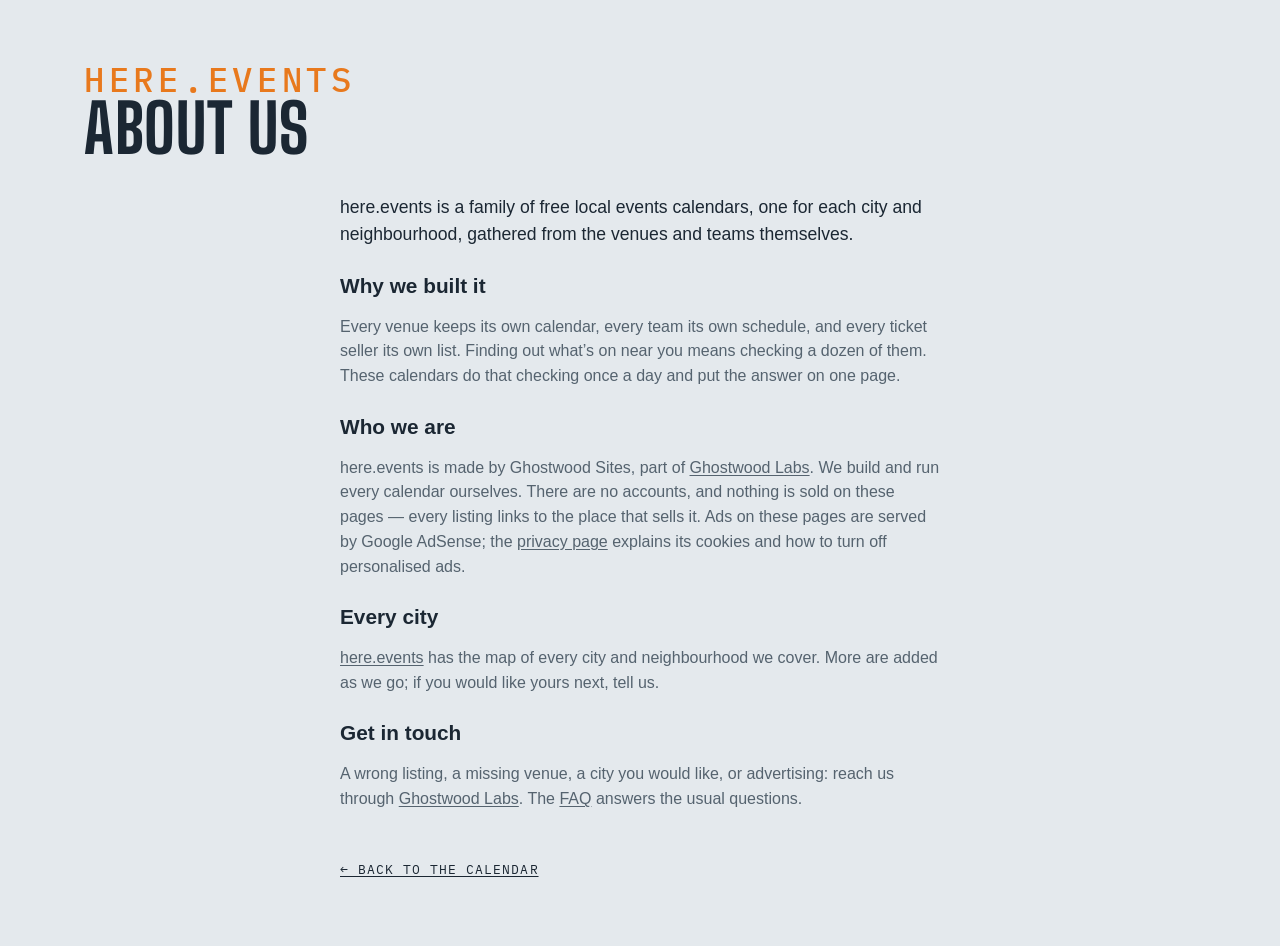
==== commit 6cd5b4de: "Footer: a Privacy link to here.events/privacy/; About and FAQ name AdSense instead of "no ads that f" ====
--- a/site/about.html
+++ b/site/about.html
@@ -57,7 +57,7 @@
   <p>Every venue keeps its own calendar, every team its own schedule, and every ticket seller its own list. Finding out what’s on near you means checking a dozen of them. These calendars do that checking once a day and put the answer on one page.</p>
 
   <h2>Who we are</h2>
-  <p>here.events is made by Ghostwood Sites, part of <a href="https://ghostwoodlabs.com/" rel="noopener">Ghostwood Labs</a>. We build and run every calendar ourselves. There are no accounts and no ads that follow you, and nothing is sold on these pages — every listing links to the place that sells it.</p>
+  <p>here.events is made by Ghostwood Sites, part of <a href="https://ghostwoodlabs.com/" rel="noopener">Ghostwood Labs</a>. We build and run every calendar ourselves. There are no accounts, and nothing is sold on these pages — every listing links to the place that sells it. Ads on these pages are served by Google AdSense; the <a href="https://here.events/privacy/">privacy page</a> explains its cookies and how to turn off personalised ads.</p>
 
   <h2>Every city</h2>
   <p><a href="https://here.events/">here.events</a> has the map of every city and neighbourhood we cover. More are added as we go; if you would like yours next, tell us.</p>
--- a/site/styles.css
+++ b/site/styles.css
@@ -401,6 +401,10 @@
 .fp-preset { font-size: .8rem; padding: .4em .85em; min-height: 2rem; }
 .fp-preset:hover { border-color: var(--ink-soft); }
 .fp-preset.is-on { background: var(--ink); color: var(--sky); border-color: var(--ink); }
+/* the panel's foot: Apply, pinned to the bottom edge while the panel scrolls (2026-11-05) */
+.fp-foot { position: sticky; bottom: -1rem; z-index: 1; display: flex; justify-content: flex-end; margin: 1.1rem -1.1rem -1rem; padding: .7rem 1.1rem; background: var(--mist); border-top: 1px solid var(--line); }
+.fp-foot .fp-apply { font-size: .9rem; font-weight: 600; padding: .45em 1.6em; min-height: 2.25rem; background: var(--ink); color: var(--sky); border-color: var(--ink); }
+.fp-foot .fp-apply:hover { background: color-mix(in srgb, var(--ink) 85%, var(--sky)); }
 .fp-group h3 {
   white-space: nowrap; /* never wraps (Steve, 2026-09-22) */
   font-family: var(--mono); font-size: .68rem; text-transform: uppercase;
@@ -865,6 +869,7 @@
 .pop-filter { display: flex; justify-content: center; gap: .5em; align-items: center; cursor: pointer; font-weight: 600; font-size: .88rem; margin: 0 0 .8rem; }
 .pop-filter input { accent-color: var(--ink); }
 .pop-filter[hidden] { display: none; } /* an author display beats the hidden attribute: say it outright (Teams mode has no filter to include) */
+.pop-filter-note { margin: -.45rem 0 .9rem; font-size: .68rem; } /* the filter row's footnote: the calendar keeps the filters it was added with (2026-11-05) */
 
 /* ---- share / embed: a <details> in the footer that opens UPWARD, its body
    floating over the list ---- */
@@ -974,6 +979,7 @@
 footer .foot-link { order: 1; } /* Advertise, Embed, Sources */
 footer #embed { order: 2; }
 footer #sources { order: 3; } /* a page link since 2026-10-29, still last on the row */
+footer #contact { order: 4; } /* the mailto, after Sources (2026-11-05) */
 /* the Advertise link: dressed as the Sources / Embed labels, after them */
 footer .foot-link { position: relative; top: -.5px; display: inline-flex; align-items: center; gap: .4rem; /* measured half a pixel under its neighbours' labels (Steve, 2026-09-15) */ font-family: var(--mono); font-size: .9rem; text-transform: uppercase; letter-spacing: .08em; color: var(--ink); text-decoration: none; padding: .2rem 0; white-space: nowrap; }
 footer .foot-link:hover { color: var(--ink-soft); }
@@ -1960,16 +1966,20 @@
 .lm-road { fill: none; stroke: var(--road); stroke-linecap: round; stroke-linejoin: round; stroke-width: calc(var(--u, 1) * .6); opacity: .45; }
 .lm-road-primary, .lm-road-trunk { stroke-width: calc(var(--u, 1) * .9); opacity: .6; }
 .lm-road-motorway { stroke-width: calc(var(--u, 1) * 1.5); opacity: .8; }
+.lm-boundary { fill: none; stroke: var(--lm-dot); stroke-width: calc(var(--u, 1) * 1.3); stroke-dasharray: calc(var(--u, 1) * 6) calc(var(--u, 1) * 3.5); stroke-linecap: round; stroke-linejoin: round; opacity: .7; pointer-events: none; } /* the city's or neighbourhood's own line (build-local-map.mjs `boundary`): dashed, the map dots' orange, over the roads and under the labels and pins */
 .lm-town { font-family: var(--mono); font-weight: 500; letter-spacing: .08em; text-transform: uppercase; fill: var(--ink-soft); paint-order: stroke; stroke: var(--mist); stroke-width: calc(var(--u, 1) * 3); stroke-linejoin: round; pointer-events: none; }
 .lm-town-dot { fill: var(--ink-soft); }
 .lm-water-name { font-family: var(--body); font-style: italic; letter-spacing: .04em; fill: color-mix(in srgb, var(--ink) 55%, #4da3f0); pointer-events: none; }
 .lm-peak { fill: none; stroke: var(--ink-soft); stroke-width: calc(var(--u, 1) * 1.2); stroke-linejoin: round; }
 .lm-peak-name { font-family: var(--mono); letter-spacing: .06em; fill: var(--ink-soft); opacity: .8; paint-order: stroke; stroke: var(--mist); stroke-width: calc(var(--u, 1) * 3); pointer-events: none; }
+:root { --lm-dot: #e8791d; } /* the map's dots: the Ghostwood orange, one shade per theme (Steve, 2026-10-30) */
+:root[data-theme="dark"] { --lm-dot: #f08a33; }
+@media (prefers-color-scheme: dark) { :root:not([data-theme="light"]) { --lm-dot: #f08a33; } }
 .lm-pin { cursor: pointer; outline: none; }
-.lm-pin circle { stroke: var(--mist); stroke-width: calc(var(--u, 1) * 1.6); transition: stroke-width .12s; }
-.lm-pin.is-empty circle { fill: var(--mist); stroke: var(--pin); stroke-dasharray: calc(var(--u, 1) * 2) calc(var(--u, 1) * 2); } /* nothing upcoming under the filters: a hollow ring in the room's colour */
+.lm-pin circle { fill: var(--pin); stroke: var(--mist); stroke-width: calc(var(--u, 1) * 1.6); transition: stroke-width .12s; }
+.lm-pin.is-empty circle { fill: var(--mist); stroke: var(--pin); stroke-dasharray: calc(var(--u, 1) * 2) calc(var(--u, 1) * 2); } /* nothing upcoming under the filters: a hollow ring */
 .lm-pin:hover circle, .lm-pin:focus-visible circle, .lm-pin.is-open circle { stroke: var(--ink); stroke-width: calc(var(--u, 1) * 2.4); }
-.lm-pin .lm-n { font-family: var(--mono); font-weight: 700; fill: var(--mist); text-anchor: middle; pointer-events: none; }
+.lm-pin .lm-n { font-family: var(--mono); font-weight: 700; fill: #141a20; text-anchor: middle; pointer-events: none; }
 .lm-pin.is-empty .lm-n { fill: var(--pin); }
 .lm-pin .lm-name { font-family: var(--body); font-weight: 600; fill: var(--ink); paint-order: stroke; stroke: var(--mist); stroke-width: calc(var(--u, 1) * 3.2); stroke-linejoin: round; pointer-events: none; }
 .lm-pin.is-empty .lm-name { fill: var(--ink-soft); font-weight: 500; }
@@ -1981,19 +1991,24 @@
 .lm-zoom button[data-z="me"] { margin-top: .3rem; } /* the crosshair: the visitor's own spot, a little apart from the zoom */
 .lm-zoom button.is-busy { opacity: .5; cursor: progress; }
 .lm-zoom button[aria-pressed="true"] { color: #2f7fd6; border-color: #2f7fd6; }
-.lm-city { cursor: pointer; }
-.lm-city-dot { fill: #1f8a4c; stroke: #fff; stroke-width: calc(var(--u, 1) * 1.5); }
-.lm-sign-board { fill: #0f7a45; stroke: #fff; stroke-width: calc(var(--u, 1) * 1); } /* one thin white line as the board's edge (Steve, 2026-10-26: 'the white border should actually be the border') */
-.lm-sign-hit { fill: #fff; opacity: 0; }
-.lm-city:hover .lm-sign-hit, .lm-city:focus-visible .lm-sign-hit { opacity: .14; }
-.lm-sign-name, .lm-sign-mi { font-family: var(--body); font-weight: 700; letter-spacing: .01em; fill: #fff; pointer-events: none; }
-.lm-sign-name { letter-spacing: .03em; }
+.lm-zoom button[data-z="cities"] { margin-top: .3rem; } /* Switch City (and Switch Neighbourhood under it): the other sites, a little apart from the zoom — in place of the green signposts (Steve, 2026-10-31) */
+.lm-zoom button[aria-expanded="true"] { color: var(--ink); border-color: var(--ink); }
+.lm-switch .lm-sw-list { list-style: none; margin: .1rem 0 .35rem; padding: 0; }
+.lm-switch .lm-sw-row { display: flex; align-items: baseline; gap: .55rem; padding: .45rem .1rem; border-top: 1px solid var(--line); color: var(--ink); text-decoration: none; font: 500 .9rem/1.25 var(--body); }
+.lm-switch li:first-child .lm-sw-row { border-top: 0; }
+.lm-switch a.lm-sw-row:hover .lm-sw-name, .lm-switch a.lm-sw-row:focus-visible .lm-sw-name { text-decoration: underline; text-underline-offset: .15em; }
+.lm-switch .lm-sw-name { flex: 1; min-width: 0; overflow: hidden; text-overflow: ellipsis; white-space: nowrap; }
+.lm-switch .lm-sw-tag { flex: none; font-family: var(--mono); font-size: .62rem; letter-spacing: .08em; text-transform: uppercase; color: var(--ink-soft); }
+.lm-switch .lm-sw-far { flex: none; font-family: var(--mono); font-size: .72rem; letter-spacing: .04em; color: var(--ink-soft); }
+.lm-switch .is-here .lm-sw-row { font-weight: 700; }
+.lm-switch .is-here .lm-sw-row::after { content: '✓'; flex: none; color: var(--ink-soft); }
+.lm-caption .lm-reset { font: inherit; letter-spacing: inherit; text-transform: inherit; color: var(--ink); background: none; border: 0; border-bottom: 1px solid currentColor; border-radius: 0; padding: 0; cursor: pointer; } /* the filters leave nothing on the map: one tap back to the default (Steve, 2026-10-31) */
+.lm-caption .lm-reset[hidden] { display: none; }
 .lm-me-dot { fill: #2f7fd6; stroke: var(--mist); stroke-width: calc(var(--u, 1) * 2); }
 .lm-me-acc { fill: #2f7fd6; fill-opacity: .14; stroke: #2f7fd6; stroke-opacity: .45; stroke-width: calc(var(--u, 1) * .8); animation: lm-pulse 2.4s ease-out infinite; transform-box: fill-box; transform-origin: center; }
 @keyframes lm-pulse { 0% { fill-opacity: .22; } 100% { fill-opacity: .08; } }
 .lm-pin.is-city circle { opacity: .78; } /* the rest of the city on a neighbourhood map: a shade quieter than the neighbourhood's own rooms */
 .lm-pin.is-city .lm-name { font-weight: 500; fill: var(--ink-soft); }
-.lm-pin .lm-stack { stroke: var(--mist); stroke-width: calc(var(--u, 1) * 1.6); } /* a group of venues (Steve, 2026-10-28): the next venues' discs peek out behind the first */
 .lm-pin.is-group .lm-name { font-weight: 700; }
 /* a group's card: one row a venue, folded like a reddit thread — [+] opens its next events under a thread line, [–] folds them */
 .lm-pop .lm-tree { margin: 0 0 .3rem; }
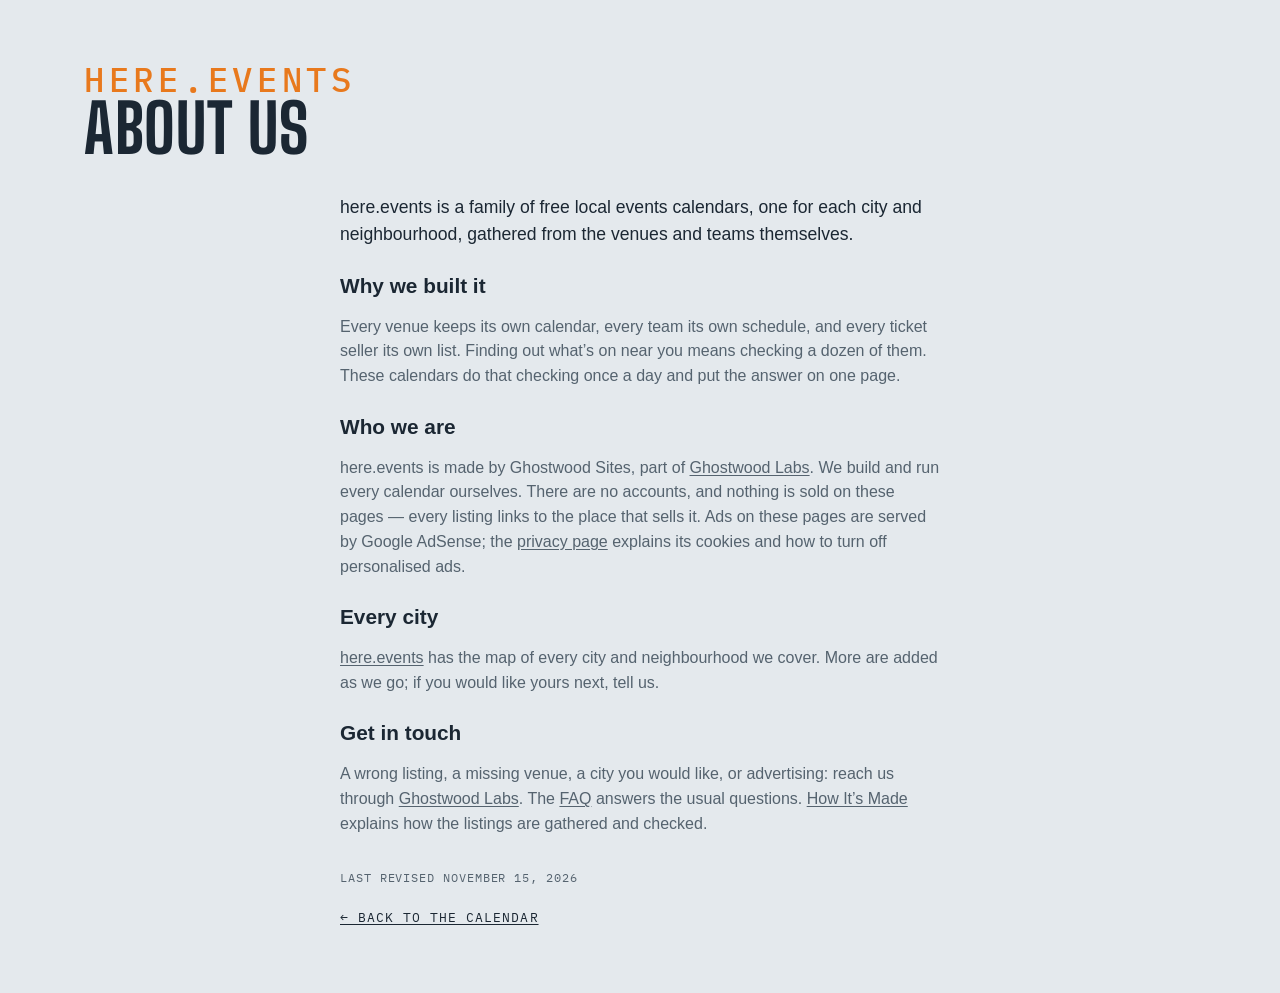
==== commit 01d35e5d: "How It's Made page, Updated line, truthful sitemap dates A page on how the calendar is curated, link" ====
--- a/site/about.html
+++ b/site/about.html
@@ -63,8 +63,9 @@
   <p><a href="https://here.events/">here.events</a> has the map of every city and neighbourhood we cover. More are added as we go; if you would like yours next, tell us.</p>
 
   <h2>Get in touch</h2>
-  <p>A wrong listing, a missing venue, a city you would like, or advertising: reach us through <a href="https://ghostwoodlabs.com/" rel="noopener">Ghostwood Labs</a>. The <a href="faq.html">FAQ</a> answers the usual questions.</p>
+  <p>A wrong listing, a missing venue, a city you would like, or advertising: reach us through <a href="https://ghostwoodlabs.com/" rel="noopener">Ghostwood Labs</a>. The <a href="faq.html">FAQ</a> answers the usual questions. <a href="how.html">How It’s Made</a> explains how the listings are gathered and checked.</p>
 
+  <p class="ad-revised">Last revised <time datetime="2026-11-15">November 15, 2026</time></p>
   <a class="ad-back" href="./">← Back to the calendar</a>
 </main>
 </body>
--- a/site/styles.css
+++ b/site/styles.css
@@ -994,6 +994,11 @@
 .ad-page p, .ad-page li { color: var(--ink-soft); line-height: 1.55; }
 .ad-page ul { padding-left: 1.2rem; }
 .ad-page .ad-lead { font-size: 1.1rem; color: var(--ink); }
+.updated { margin: 1rem 0 -.6rem; font-family: var(--mono); font-size: .72rem; letter-spacing: .08em; text-transform: uppercase; color: var(--ink-soft); }
+.updated a { color: var(--ink); }
+body:has(#mapView:not([hidden])) .updated { display: none; }
+.ad-page .ad-revised { margin-top: 2rem; font-family: var(--mono); font-size: .72rem; letter-spacing: .08em; text-transform: uppercase; }
+.ad-page .ad-revised + .ad-back { margin-top: .6rem; }
 .ad-page .ad-back { display: inline-block; margin-top: 2rem; font-family: var(--mono); font-size: .8rem; text-transform: uppercase; letter-spacing: .08em; color: var(--ink); }
 footer .share summary { font-size: .9rem; white-space: nowrap; }
 .foot-inner.is-tight .share summary span, .foot-inner.is-tighter .gw-credit {
